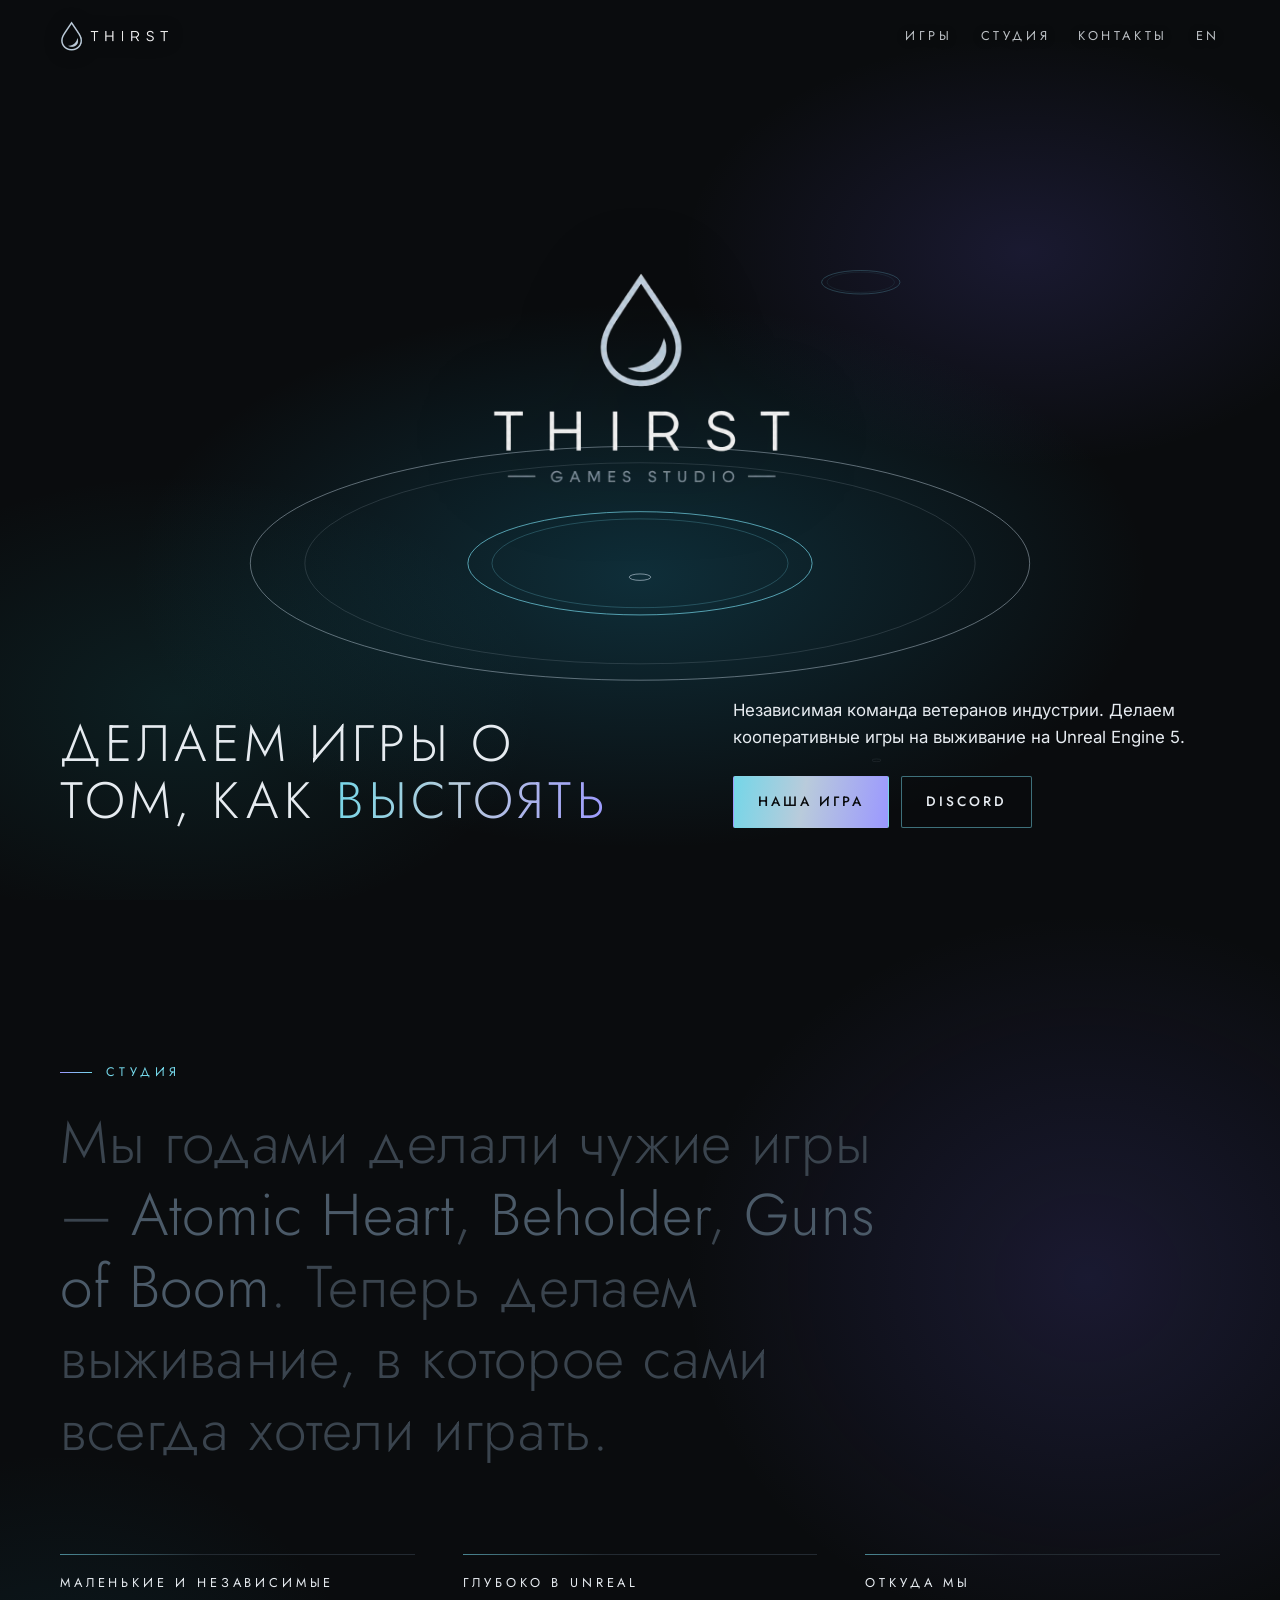
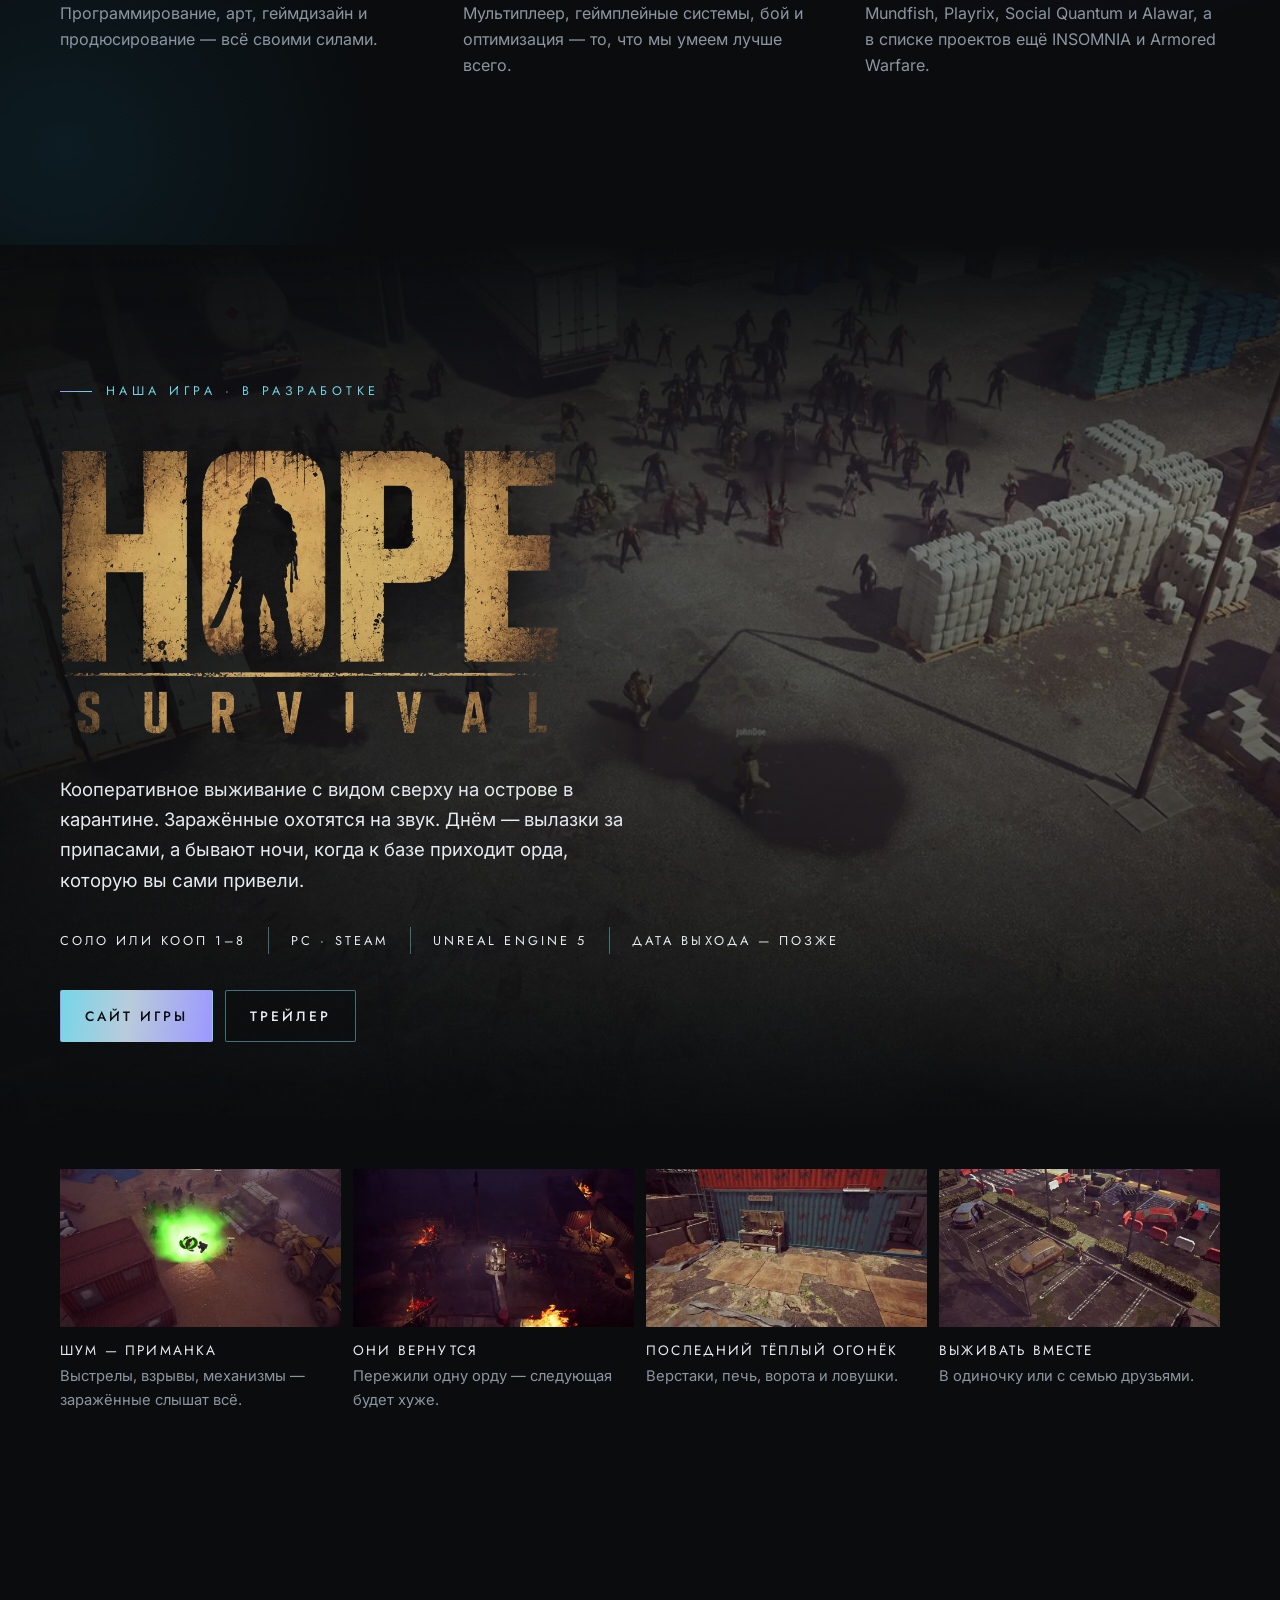
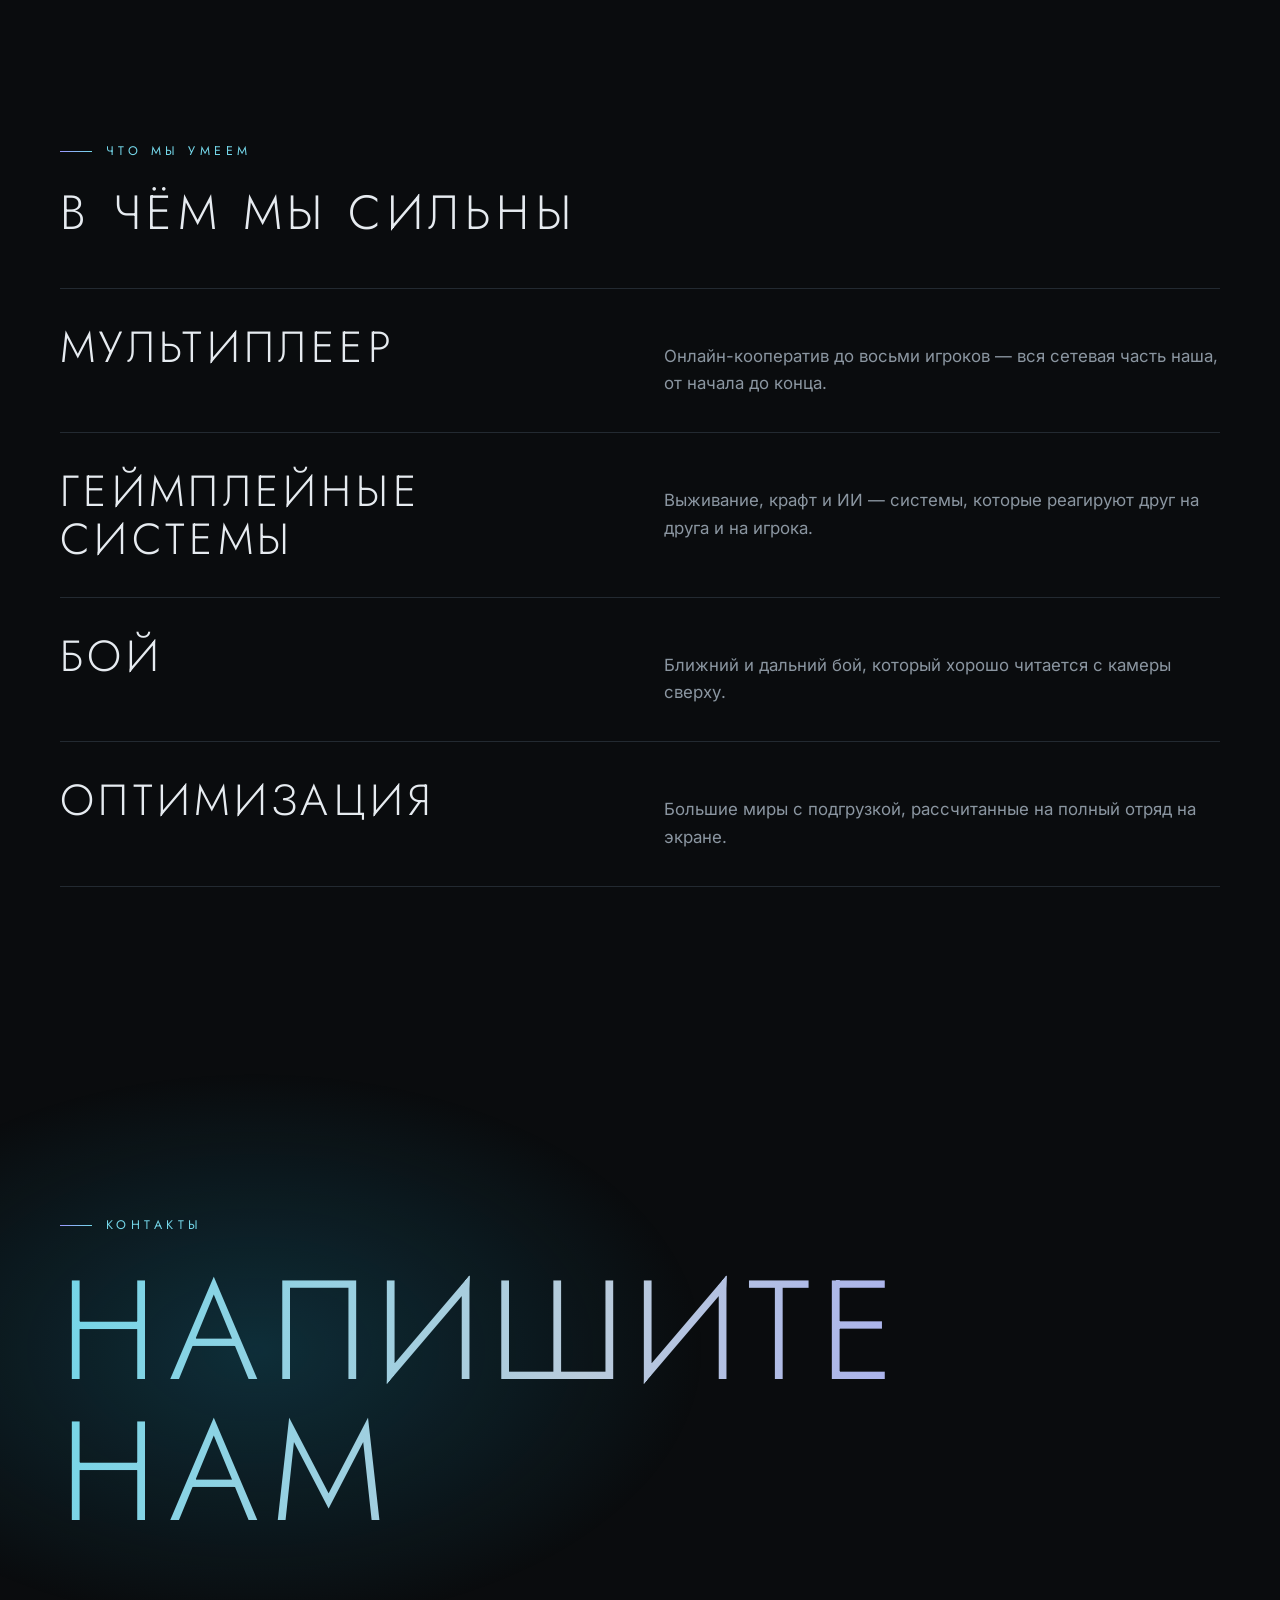
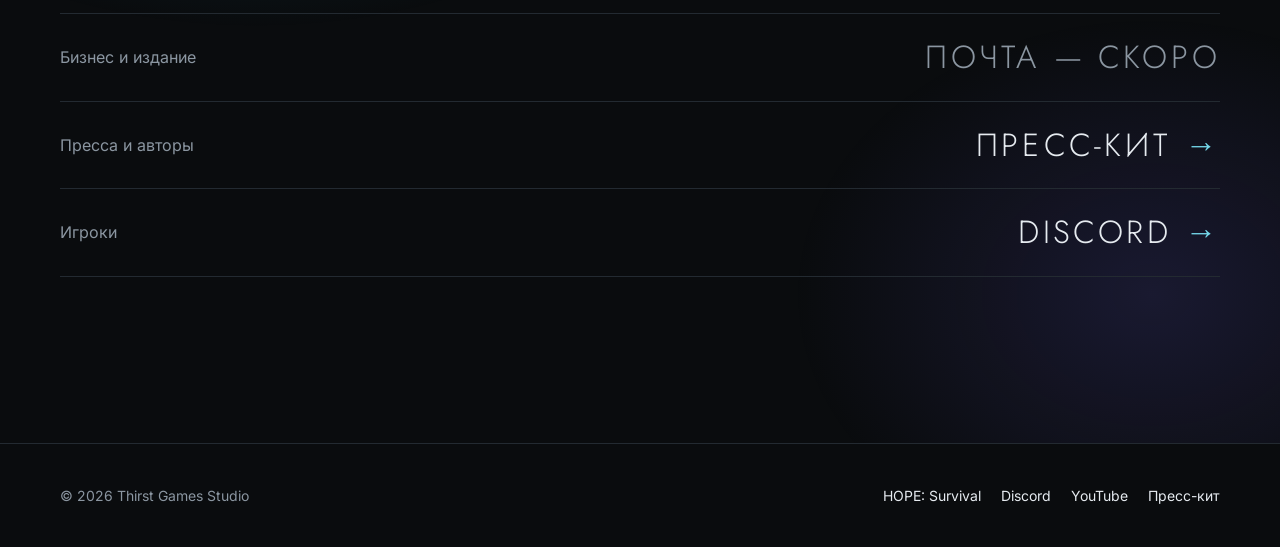
==== ru/index.html @ 5fd030a4 "Без бегущих строк: студии строкой под манифестом; цвет — бирюза и фиолетовый в воде, градиенты на кл" ====
<!doctype html>
<html lang="ru">
<head>
  <meta charset="utf-8">
  <meta name="viewport" content="width=device-width, initial-scale=1">
  <title>Thirst Games Studio — кооперативные игры на выживание на Unreal Engine 5</title>
  <meta name="description" content="Thirst Games Studio — независимая команда ветеранов индустрии. Делаем кооперативные игры на выживание на Unreal Engine 5. Сейчас в разработке — HOPE: Survival.">
  <meta name="theme-color" content="#0a0c0e">

  <link rel="canonical" href="https://vargdevelopment.github.io/ThirstGamesStudioWebsite/ru/">
  <link rel="alternate" hreflang="en" href="https://vargdevelopment.github.io/ThirstGamesStudioWebsite/">
  <link rel="alternate" hreflang="ru" href="https://vargdevelopment.github.io/ThirstGamesStudioWebsite/ru/">
  <link rel="alternate" hreflang="x-default" href="https://vargdevelopment.github.io/ThirstGamesStudioWebsite/">
  <meta property="og:type" content="website">
  <meta property="og:locale" content="ru_RU">
  <meta property="og:locale:alternate" content="en_US">
  <meta property="og:site_name" content="Thirst Games Studio">
  <meta property="og:title" content="Thirst Games Studio">
  <meta property="og:description" content="Независимая студия ветеранов индустрии. Делаем кооперативные игры на выживание на Unreal Engine 5. Сейчас в разработке — HOPE: Survival.">
  <meta property="og:url" content="https://vargdevelopment.github.io/ThirstGamesStudioWebsite/ru/">
  <meta property="og:image" content="https://vargdevelopment.github.io/ThirstGamesStudioWebsite/assets/img/og-studio.jpg">
  <meta property="og:image:width" content="1200">
  <meta property="og:image:height" content="630">
  <meta name="twitter:card" content="summary_large_image">
  <meta name="twitter:image" content="https://vargdevelopment.github.io/ThirstGamesStudioWebsite/assets/img/og-studio.jpg">

  <link rel="icon" type="image/png" href="../assets/img/icon.png">
  <link rel="apple-touch-icon" href="../assets/img/apple-touch-icon.png">

  <link rel="preload" href="../assets/fonts/jost-cyrillic.woff2" as="font" type="font/woff2" crossorigin>
  <link rel="stylesheet" href="../assets/css/style.css?v=20261023160223">

  <script type="application/ld+json">
  {
    "@context": "https://schema.org",
    "@type": "Organization",
    "name": "Thirst Games Studio",
    "url": "https://vargdevelopment.github.io/ThirstGamesStudioWebsite/",
    "logo": "https://vargdevelopment.github.io/ThirstGamesStudioWebsite/assets/img/studio-logo.png",
    "description": "Независимая студия: кооперативные игры на выживание на Unreal Engine 5.",
    "sameAs": ["https://discord.gg/fuRWEf5U7d"]
  }
  </script>
  <script>document.documentElement.classList.add("js");</script>
</head>
<body>
  <a class="skip-link" href="#main">К содержимому</a>
  <header class="site-header">
    <div class="wrap">
      <a class="wordmark" href="./" aria-label="Thirst Games Studio — на главную">
        <img src="../assets/img/studio-wordmark.png" width="900" height="240" alt="Thirst Games Studio">
      </a>
      <nav class="site-nav" aria-label="Основное меню">
        <a href="#games">Игры</a>
        <a href="#studio">Студия</a>
        <a href="#contact">Контакты</a>
        <a class="nav-keep" href="../" hreflang="en" lang="en" aria-label="English version">EN</a>
      </nav>
    </div>
  </header>

  <main id="main">
    <section class="hero">
      <canvas class="water" data-water aria-hidden="true"></canvas>
      <div class="hero-center">
        <img class="hero-mark" src="../assets/img/studio-logo.png" width="720" height="510" alt="Thirst Games Studio">
      </div>
      <div class="wrap hero-foot">
        <h1>Делаем игры о том, как <em class="shine">выстоять</em></h1>
        <div>
          <p class="lead">Независимая команда ветеранов индустрии. Делаем кооперативные игры на выживание на Unreal Engine 5.</p>
          <div class="actions">
            <a class="btn btn-primary" href="#games">Наша игра</a>
            <a class="btn btn-ghost" data-link="discord" data-pending="Discord скоро" href="#" target="_blank" rel="noopener">Discord</a>
          </div>
        </div>
      </div>
    </section>

    <section class="section manifesto" id="studio">
      <div class="wrap">
        <p class="eyebrow">Студия</p>
        <p data-reveal>Мы годами делали чужие игры — <em>Atomic Heart</em>, <em>Beholder</em>, <em>Guns of Boom</em>. Теперь делаем выживание, в которое сами всегда хотели играть.</p>
        <ul class="manifesto-notes">
          <li><strong>Маленькие и независимые</strong>Программирование, арт, геймдизайн и продюсирование — всё своими силами.</li>
          <li><strong>Глубоко в Unreal</strong>Мультиплеер, геймплейные системы, бой и оптимизация — то, что мы умеем лучше всего.</li>
          <li><strong>Откуда мы</strong>Mundfish, Playrix, Social Quantum и Alawar, а в списке проектов ещё INSOMNIA и Armored Warfare.</li>
        </ul>
      </div>
    </section>

    <section class="game" id="games">
      <video class="game-bg" data-autoplay muted loop playsinline preload="none" poster="../assets/video/game.webp" aria-hidden="true">
        <source src="../assets/video/game-av1.mp4" type="video/mp4; codecs=&quot;av01.0.05M.08&quot;">
        <source src="../assets/video/game.mp4" type="video/mp4">
      </video>
      <div class="game-shade"></div>
      <div class="wrap">
        <p class="eyebrow">Наша игра · в разработке</p>
        <h2><img class="game-logo" src="../assets/img/hope-logo.webp" width="900" height="561" alt="HOPE: Survival" loading="lazy"></h2>
        <p class="game-pitch">Кооперативное выживание с видом сверху на острове в карантине. Заражённые охотятся на звук. Днём — вылазки за припасами, а бывают ночи, когда к базе приходит орда, которую вы сами привели.</p>
        <ul class="facts"><li>Соло или кооп 1–8</li><li>PC · Steam</li><li>Unreal Engine 5</li><li>Дата выхода — позже</li></ul>
        <div class="actions">
          <a class="btn btn-primary" data-link="game" href="#" target="_blank" rel="noopener">Сайт игры</a>
          <a class="btn btn-ghost" data-link="trailer" href="#" target="_blank" rel="noopener">Трейлер</a>
        </div>
      </div>
    </section>

    <section class="section loops-section">
      <div class="wrap">
        <ul class="loops">
          <li>
            <video data-autoplay muted loop playsinline preload="none" poster="../assets/video/feature-noise.webp" width="960" height="540" aria-label="Взрыв подманивает толпу заражённых">
              <source src="../assets/video/feature-noise.mp4" type="video/mp4">
            </video>
            <h3>Шум — приманка</h3>
            <p>Выстрелы, взрывы, механизмы — заражённые слышат всё.</p>
          </li>
          <li>
            <video data-autoplay muted loop playsinline preload="none" poster="../assets/video/feature-night.webp" width="960" height="540" aria-label="Выжившие держат базу ночью среди пожаров">
              <source src="../assets/video/feature-night.mp4" type="video/mp4">
            </video>
            <h3>Они вернутся</h3>
            <p>Пережили одну орду — следующая будет хуже.</p>
          </li>
          <li>
            <video data-autoplay muted loop playsinline preload="none" poster="../assets/video/feature-base.webp" width="960" height="540" aria-label="На базе строится мастерская">
              <source src="../assets/video/feature-base.mp4" type="video/mp4">
            </video>
            <h3>Последний тёплый огонёк</h3>
            <p>Верстаки, печь, ворота и ловушки.</p>
          </li>
          <li>
            <video data-autoplay muted loop playsinline preload="none" poster="../assets/video/feature-coop.webp" width="960" height="540" aria-label="Выжившие пробиваются через парковку">
              <source src="../assets/video/feature-coop.mp4" type="video/mp4">
            </video>
            <h3>Выживать вместе</h3>
            <p>В одиночку или с семью друзьями.</p>
          </li>
        </ul>
      </div>
    </section>

    <section class="section">
      <div class="wrap">
        <p class="eyebrow">Что мы умеем</p>
        <h2>В чём мы сильны</h2>
        <ul class="skills">
          <li><strong>Мультиплеер</strong><span>Онлайн-кооператив до восьми игроков — вся сетевая часть наша, от начала до конца.</span></li>
          <li><strong>Геймплейные системы</strong><span>Выживание, крафт и ИИ — системы, которые реагируют друг на друга и на игрока.</span></li>
          <li><strong>Бой</strong><span>Ближний и дальний бой, который хорошо читается с камеры сверху.</span></li>
          <li><strong>Оптимизация</strong><span>Большие миры с подгрузкой, рассчитанные на полный отряд на экране.</span></li>
        </ul>
      </div>
    </section>

    <section class="section contact" id="contact">
      <div class="wrap">
        <p class="eyebrow">Контакты</p>
        <h2 class="shine">Напишите нам</h2>
        <ul class="contact-list">
          <li><span>Бизнес и издание</span><a data-link="email" data-pending="Почта — скоро" href="#">Почта</a></li>
          <li><span>Пресса и авторы</span><a data-link="presskit" href="#" target="_blank" rel="noopener">Пресс-кит</a></li>
          <li><span>Игроки</span><a data-link="discord" data-pending="Discord скоро" href="#" target="_blank" rel="noopener">Discord</a></li>
        </ul>
      </div>
    </section>
  </main>

  <footer class="site-footer">
    <div class="wrap">
      <span>© <span data-year>2026</span> Thirst Games Studio</span>
      <nav aria-label="Ссылки в подвале">
        <a data-link="game" href="#" target="_blank" rel="noopener">HOPE: Survival</a>
        <a data-link="discord" href="#" target="_blank" rel="noopener">Discord</a>
        <a data-link="trailer" href="#" target="_blank" rel="noopener">YouTube</a>
        <a data-link="presskit" href="#" target="_blank" rel="noopener">Пресс-кит</a>
      </nav>
    </div>
  </footer>

  <script src="../assets/js/site.js?v=20261023160223"></script>
</body>
</html>
---- assets/css/style.css ----
/* Latin and Cyrillic subsets; the browser fetches only the ones a page actually uses. */
/* Jost — a light geometric sans close to the lettering of the studio logo. Variable weight. */
@font-face {
  font-family: "Jost";
  font-style: normal;
  font-weight: 300 500;
  font-display: swap;
  src: url("../fonts/jost-latin.woff2") format("woff2");
  unicode-range: U+0000-00FF, U+0131, U+0152-0153, U+02BB-02BC, U+02C6, U+02DA, U+02DC, U+0304, U+0308, U+0329, U+2000-206F, U+20AC, U+2122, U+2191, U+2193, U+2212, U+2215, U+FEFF, U+FFFD;
}

@font-face {
  font-family: "Jost";
  font-style: normal;
  font-weight: 300 500;
  font-display: swap;
  src: url("../fonts/jost-cyrillic.woff2") format("woff2");
  unicode-range: U+0301, U+0400-045F, U+0490-0491, U+04B0-04B1, U+2116;
}

@font-face {
  font-family: "Inter";
  font-style: normal;
  font-weight: 400 500;
  font-display: swap;
  src: url("../fonts/inter-latin.woff2") format("woff2");
  unicode-range: U+0000-00FF, U+0131, U+0152-0153, U+02BB-02BC, U+02C6, U+02DA, U+02DC, U+0304, U+0308, U+0329, U+2000-206F, U+20AC, U+2122, U+2191, U+2193, U+2212, U+2215, U+FEFF, U+FFFD;
}

@font-face {
  font-family: "Inter";
  font-style: normal;
  font-weight: 400 500;
  font-display: swap;
  src: url("../fonts/inter-cyrillic.woff2") format("woff2");
  unicode-range: U+0301, U+0400-045F, U+0490-0491, U+04B0-04B1, U+2116;
}

:root {
  --bg: #0a0c0e;
  --bg-raised: #12161a;
  --line: #232a31;
  --fg: #e6ebf0;
  --muted: #8b96a1;
  --dim: #3a444e;
  --accent: #b9cbdb;
  --accent-bright: #dce7f0;
  --on-accent: #0a0c0e;
  /* Colour of light in dark water: sea teal and a cold violet, around the ice-blue of the logo. */
  --aqua: #74d6e8;
  --violet: #9b98ff;
  --sea: rgba(24, 112, 140, 0.34);
  --dusk: rgba(108, 96, 230, 0.16);
  --shine: linear-gradient(100deg, var(--aqua) 0%, #b9cbdb 45%, var(--violet) 100%);
  --wrap: 1240px;
  --font-head: "Jost", "Century Gothic", "Futura", sans-serif;
  --font-body: "Inter", system-ui, -apple-system, "Segoe UI", sans-serif;
}

* { box-sizing: border-box; }

html { scroll-behavior: smooth; }
@media (prefers-reduced-motion: reduce) { html { scroll-behavior: auto; } }

body {
  margin: 0;
  background: var(--bg);
  color: var(--fg);
  font: 400 1rem/1.65 var(--font-body);
  -webkit-font-smoothing: antialiased;
}

img, video { display: block; max-width: 100%; height: auto; }
a { color: var(--accent-bright); }
a:hover { color: var(--fg); }

:focus-visible { outline: 2px solid var(--accent-bright); outline-offset: 3px; }

.skip-link {
  position: absolute;
  top: 8px;
  left: 8px;
  z-index: 100;
  padding: 10px 16px;
  background: var(--accent);
  color: var(--on-accent);
  font-weight: 500;
  text-decoration: none;
  transform: translateY(-200%);
}

.skip-link:focus { transform: none; }

h1, h2, h3 {
  margin: 0;
  font-family: var(--font-head);
  font-weight: 300;
  line-height: 1.12;
  letter-spacing: 0.12em;
  text-transform: uppercase;
}

h2 { font-size: clamp(1.7rem, 4vw, 3rem); }
h3 { font-size: 1.1rem; font-weight: 400; letter-spacing: 0.16em; }

.wrap {
  width: 100%;
  max-width: var(--wrap);
  margin: 0 auto;
  padding: 0 clamp(16px, 4vw, 40px);
}

.section { position: relative; padding: clamp(88px, 13vw, 168px) 0; }

/* Small spaced caps after a hairline — echoes "— GAMES STUDIO —" in the logo. */
.eyebrow {
  display: flex;
  align-items: center;
  gap: 14px;
  margin: 0 0 28px;
  color: var(--aqua);
  font: 400 0.78rem/1 var(--font-head);
  letter-spacing: 0.36em;
  text-transform: uppercase;
}

.eyebrow::before { content: ""; width: 32px; height: 1px; background: linear-gradient(90deg, var(--violet), var(--aqua)); }

/* Words that carry the point shimmer from teal to violet. */
.shine {
  background: var(--shine);
  -webkit-background-clip: text;
  background-clip: text;
  color: transparent;
}

/* Wordmark */

/* Studio logo artwork (assets/img/studio-*.png) is cut from the official channel avatar. */
.wordmark { display: block; flex: none; }
.wordmark img { width: auto; height: 30px; filter: drop-shadow(0 1px 8px rgba(0, 0, 0, 0.8)); }

/* Buttons */

.btn {
  display: inline-flex;
  align-items: center;
  justify-content: center;
  gap: 10px;
  min-height: 52px;
  padding: 0 24px;
  border: 1px solid var(--accent);
  border-radius: 2px;
  font: 500 0.85rem/1 var(--font-head);
  letter-spacing: 0.22em;
  text-transform: uppercase;
  text-decoration: none;
  transition: background-color 0.15s, color 0.15s, border-color 0.15s;
}

.btn-primary { border-color: transparent; background: var(--shine); color: var(--on-accent); }
.btn-primary:hover { background: var(--accent-bright); border-color: var(--accent-bright); color: var(--on-accent); }

.btn-ghost { background: rgba(10, 12, 14, 0.45); border-color: rgba(116, 214, 232, 0.5); color: var(--fg); }
.btn-ghost:hover { background: var(--fg); border-color: var(--fg); color: var(--bg); }

.btn.is-pending,
.btn.is-pending:hover {
  background: transparent;
  border-color: var(--line);
  color: var(--muted);
  cursor: default;
}

.actions { display: flex; flex-wrap: wrap; gap: 12px; }

@media (max-width: 480px) { .actions .btn { flex: 1 1 100%; } }

/* Header */

.site-header {
  position: fixed;
  inset: 0 0 auto;
  z-index: 10;
  border-bottom: 1px solid transparent;
  transition: background-color 0.25s, border-color 0.25s;
}

.site-header.is-stuck {
  background: rgba(10, 12, 14, 0.88);
  border-bottom-color: var(--line);
  -webkit-backdrop-filter: blur(10px);
  backdrop-filter: blur(10px);
}

.site-header .wrap {
  display: flex;
  align-items: center;
  justify-content: space-between;
  gap: 16px;
  height: 72px;
}

.site-nav { display: flex; gap: 28px; }
.site-nav a {
  color: var(--fg);
  font: 400 0.8rem/1 var(--font-head);
  letter-spacing: 0.28em;
  text-transform: uppercase;
  text-decoration: none;
  text-shadow: 0 1px 8px rgba(0, 0, 0, 0.8);
  opacity: 0.8;
}
.site-nav a:hover { opacity: 1; color: var(--accent-bright); }

@media (max-width: 640px) {
  .site-nav a:not(.nav-keep) { display: none; }
}

@media (max-width: 380px) {
  .wordmark img { height: 24px; }
}

/* Anchored sections land below the fixed header instead of under it. */
section[id] { scroll-margin-top: 72px; }

/* Hero: a full-screen dark water surface (canvas, assets/js/site.js) with the logo above it.
   Drops fall on their own; the pointer leaves ripples, a click drops one. */

.hero {
  position: relative;
  display: grid;
  grid-template-rows: 1fr auto;
  min-height: max(620px, 100svh);
  padding: 96px 0 clamp(40px, 6vw, 72px);
  overflow: hidden;
  background:
    radial-gradient(ellipse 55% 42% at 50% 64%, var(--sea), transparent 72%),
    radial-gradient(ellipse 38% 34% at 80% 28%, var(--dusk), transparent 70%),
    radial-gradient(ellipse 40% 36% at 14% 78%, rgba(30, 150, 160, 0.14), transparent 70%),
    var(--bg);
}

.water {
  position: absolute;
  inset: 0;
  width: 100%;
  height: 100%;
}

.hero-center {
  position: relative;
  display: grid;
  place-items: center;
  pointer-events: none;
}

.hero-mark {
  width: clamp(200px, 26vw, 400px);
  margin-top: -4vh;
  filter: drop-shadow(0 8px 40px rgba(0, 0, 0, 0.75));
}

.hero-foot {
  position: relative;
  display: grid;
  grid-template-columns: minmax(0, 1.25fr) minmax(0, 1fr);
  align-items: end;
  gap: 24px 64px;
  pointer-events: none;
}

.hero-foot a { pointer-events: auto; }

.hero h1 {
  font-size: clamp(1.9rem, 4vw, 3.6rem);
  line-height: 1.1;
  letter-spacing: 0.08em;
  text-wrap: balance;
}

.hero h1 em { font-style: normal; }

.hero .lead { margin: 0 0 24px; max-width: 42ch; color: var(--fg); font-size: 1.05rem; }

@media (max-width: 860px) {
  .hero-foot { grid-template-columns: minmax(0, 1fr); }
  .hero-mark { margin-top: 0; }
}

/* Manifesto: one large sentence; its words light up as it scrolls into view. */

.manifesto [data-reveal] {
  max-width: 24ch;
  margin: 0;
  font: 300 clamp(1.8rem, 4.6vw, 4.2rem)/1.22 var(--font-head);
  letter-spacing: 0.01em;
}

.manifesto {
  background:
    radial-gradient(ellipse 45% 55% at 85% 40%, var(--dusk), transparent 70%),
    radial-gradient(ellipse 35% 45% at 5% 90%, rgba(24, 112, 140, 0.16), transparent 70%);
}

.manifesto em { font-style: normal; }

.js .manifesto .w { color: var(--dim); transition: color 0.35s; }
.js .manifesto em .w { color: #4b5a68; }
.js .manifesto .w.on { color: var(--fg); }
.js .manifesto em .w.on,
.manifesto em .w.on {
  background: var(--shine);
  -webkit-background-clip: text;
  background-clip: text;
  color: transparent;
}

.manifesto-notes {
  display: grid;
  grid-template-columns: repeat(auto-fit, minmax(240px, 1fr));
  gap: 24px 48px;
  margin: clamp(48px, 7vw, 88px) 0 0;
  padding: 0;
  list-style: none;
}

.manifesto-notes li { padding-top: 20px; border-top: 1px solid var(--line); border-image: linear-gradient(90deg, rgba(116, 214, 232, 0.6), var(--line) 40%) 1; color: var(--muted); }
.manifesto-notes strong {
  display: block;
  margin-bottom: 8px;
  color: var(--fg);
  font: 400 0.8rem/1.3 var(--font-head);
  letter-spacing: 0.3em;
  text-transform: uppercase;
}

/* Game: full-bleed, footage from the trailer behind it. */

.game {
  position: relative;
  display: grid;
  align-items: end;
  min-height: min(92svh, 900px);
  padding: clamp(88px, 12vw, 140px) 0 clamp(48px, 7vw, 88px);
  overflow: hidden;
}

.game-bg,
.game-shade {
  position: absolute;
  inset: 0;
  width: 100%;
  height: 100%;
}

.game-bg { object-fit: cover; }

.game-shade {
  background:
    linear-gradient(to bottom, var(--bg) 0%, rgba(10, 12, 14, 0.35) 30%, rgba(10, 12, 14, 0.55) 60%, var(--bg) 100%),
    linear-gradient(to right, rgba(10, 12, 14, 0.85) 0%, rgba(10, 12, 14, 0.3) 60%, transparent 100%);
}

.game .wrap { position: relative; }

.game-logo {
  width: min(520px, 80vw);
  margin: 0 0 24px -1%;
  filter: drop-shadow(0 8px 40px rgba(0, 0, 0, 0.8));
}

.game-pitch { max-width: 48ch; margin: 0; font-size: 1.15rem; }

.facts {
  display: flex;
  flex-wrap: wrap;
  margin: 32px 0 36px;
  padding: 0;
  list-style: none;
}

.facts li {
  padding: 4px 22px;
  border-left: 1px solid rgba(116, 214, 232, 0.45);
  font: 400 0.8rem/1.5 var(--font-head);
  letter-spacing: 0.24em;
  text-transform: uppercase;
}

.facts li:first-child { padding-left: 0; border-left: 0; }

@media (max-width: 560px) {
  .facts li { flex: 1 1 50%; padding: 10px 0; border-left: 0; border-top: 1px solid rgba(185, 203, 219, 0.2); font-size: 0.74rem; letter-spacing: 0.14em; }
}

/* Feature loops under the game: four short clips with captions. */

.loops-section { padding-top: clamp(24px, 3vw, 40px); }

.loops {
  display: grid;
  grid-template-columns: repeat(4, minmax(0, 1fr));
  gap: 12px;
  margin: 0;
  padding: 0;
  list-style: none;
}

@media (max-width: 900px) { .loops { grid-template-columns: repeat(2, minmax(0, 1fr)); } }

.loops video {
  width: 100%;
  aspect-ratio: 16 / 9;
  object-fit: cover;
  background: var(--bg-raised);
}

.loops h3 { margin-top: 16px; font-size: 0.85rem; }
.loops p { margin: 6px 0 0; color: var(--muted); font-size: 0.92rem; }

/* Expertise: a large list on hairlines. */

.skills { margin: 48px 0 0; padding: 0; list-style: none; border-top: 1px solid var(--line); }

.skills li {
  display: grid;
  grid-template-columns: minmax(0, 1fr) minmax(0, 1fr);
  align-items: baseline;
  gap: 8px 48px;
  padding: clamp(22px, 3vw, 34px) 0;
  border-bottom: 1px solid var(--line);
}

.skills strong {
  font: 300 clamp(1.5rem, 3.4vw, 2.8rem)/1.1 var(--font-head);
  letter-spacing: 0.1em;
  text-transform: uppercase;
  transition: color 0.3s, transform 0.3s;
}

.skills span { color: var(--muted); font-size: 1.05rem; }
.skills li:hover strong {
  background: var(--shine);
  -webkit-background-clip: text;
  background-clip: text;
  color: transparent;
  transform: translateX(10px);
}

@media (max-width: 760px) { .skills li { grid-template-columns: minmax(0, 1fr); } }

/* Contact: a big call and three large links. */

.contact {
  background:
    radial-gradient(ellipse 50% 40% at 20% 30%, var(--sea), transparent 70%),
    radial-gradient(ellipse 40% 40% at 90% 85%, var(--dusk), transparent 70%);
}

.contact h2 { font-size: clamp(3rem, 11vw, 9.5rem); line-height: 1; letter-spacing: 0.06em; }

.contact-list { margin: clamp(40px, 6vw, 72px) 0 0; padding: 0; list-style: none; border-top: 1px solid var(--line); }

.contact-list li {
  display: grid;
  grid-template-columns: minmax(0, 1fr) auto;
  align-items: center;
  gap: 12px 32px;
  padding: 24px 0;
  border-bottom: 1px solid var(--line);
}

.contact-list span { color: var(--muted); }

.contact-list a {
  display: inline-flex;
  align-items: center;
  gap: 14px;
  color: var(--fg);
  font: 300 clamp(1.3rem, 2.6vw, 2rem)/1.2 var(--font-head);
  letter-spacing: 0.1em;
  text-transform: uppercase;
  text-decoration: none;
  transition: color 0.2s;
}

.contact-list a::after { content: "→"; color: var(--aqua); transition: transform 0.2s; }
.contact-list a:hover { color: var(--accent-bright); }
.contact-list a:hover::after { transform: translateX(6px); }
.contact-list a.is-pending { color: var(--muted); cursor: default; }
.contact-list a.is-pending::after { content: none; }

@media (max-width: 640px) { .contact-list li { grid-template-columns: minmax(0, 1fr); } }

/* Footer */

.site-footer {
  padding: 40px 0;
  border-top: 1px solid var(--line);
  color: var(--muted);
  font-size: 0.875rem;
}

.site-footer .wrap {
  display: flex;
  flex-wrap: wrap;
  align-items: center;
  justify-content: space-between;
  gap: 16px 32px;
}

.site-footer nav { display: flex; flex-wrap: wrap; gap: 20px; }
.site-footer nav a { color: var(--fg); text-decoration: none; }
.site-footer nav a:hover { color: var(--accent-bright); }
.site-footer a.is-pending { color: var(--muted); }
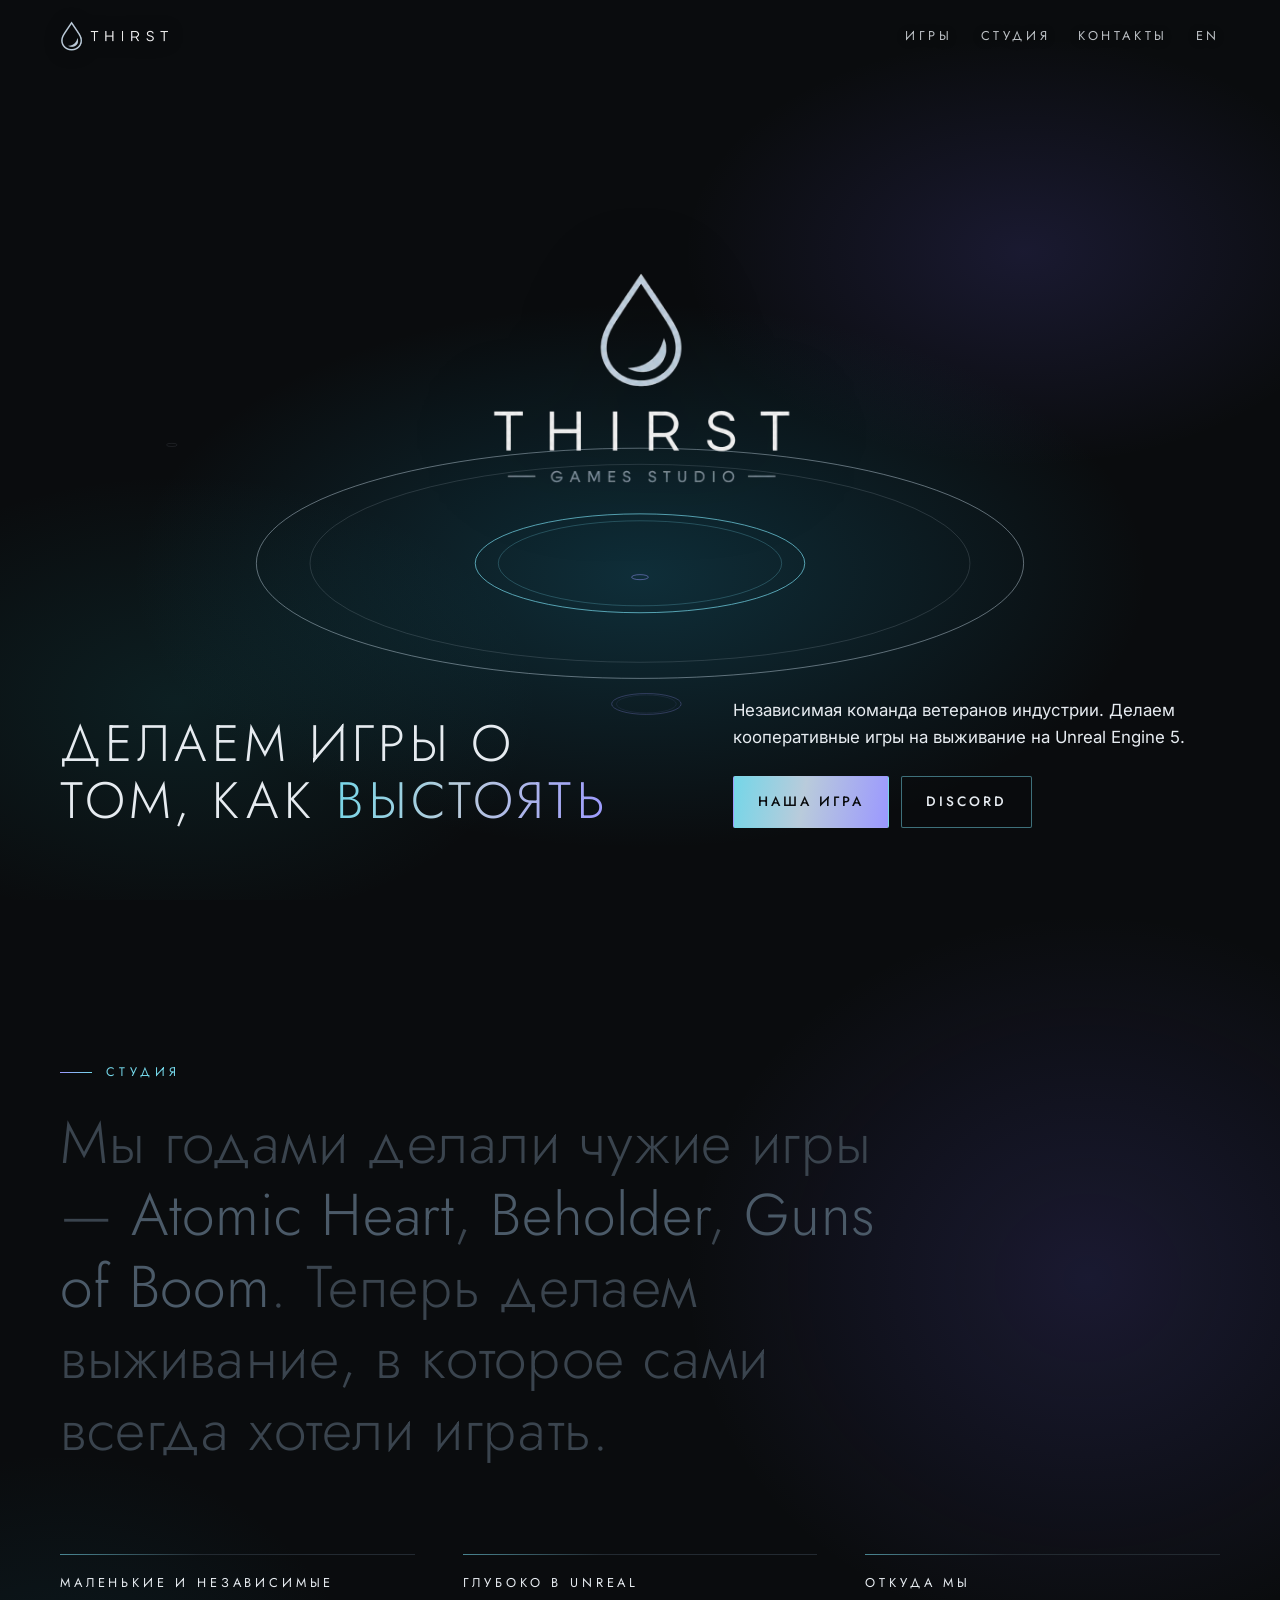
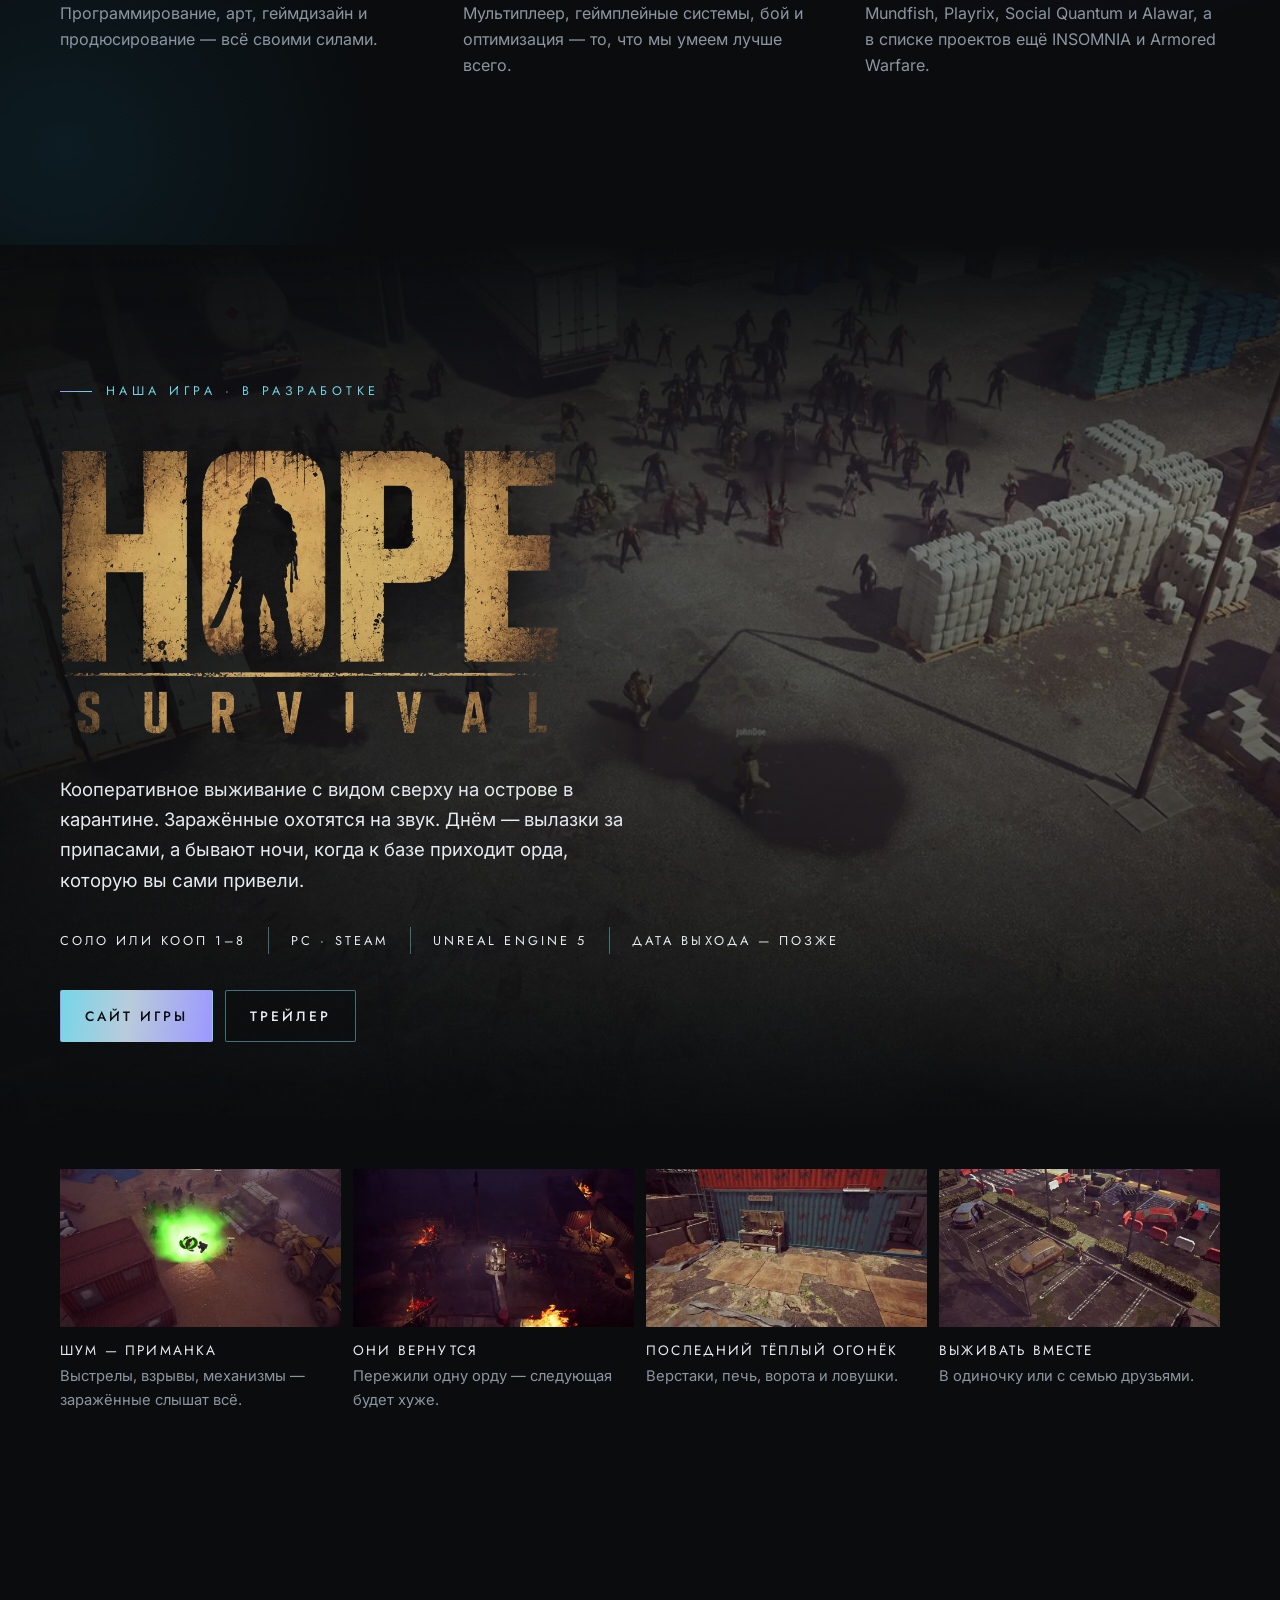
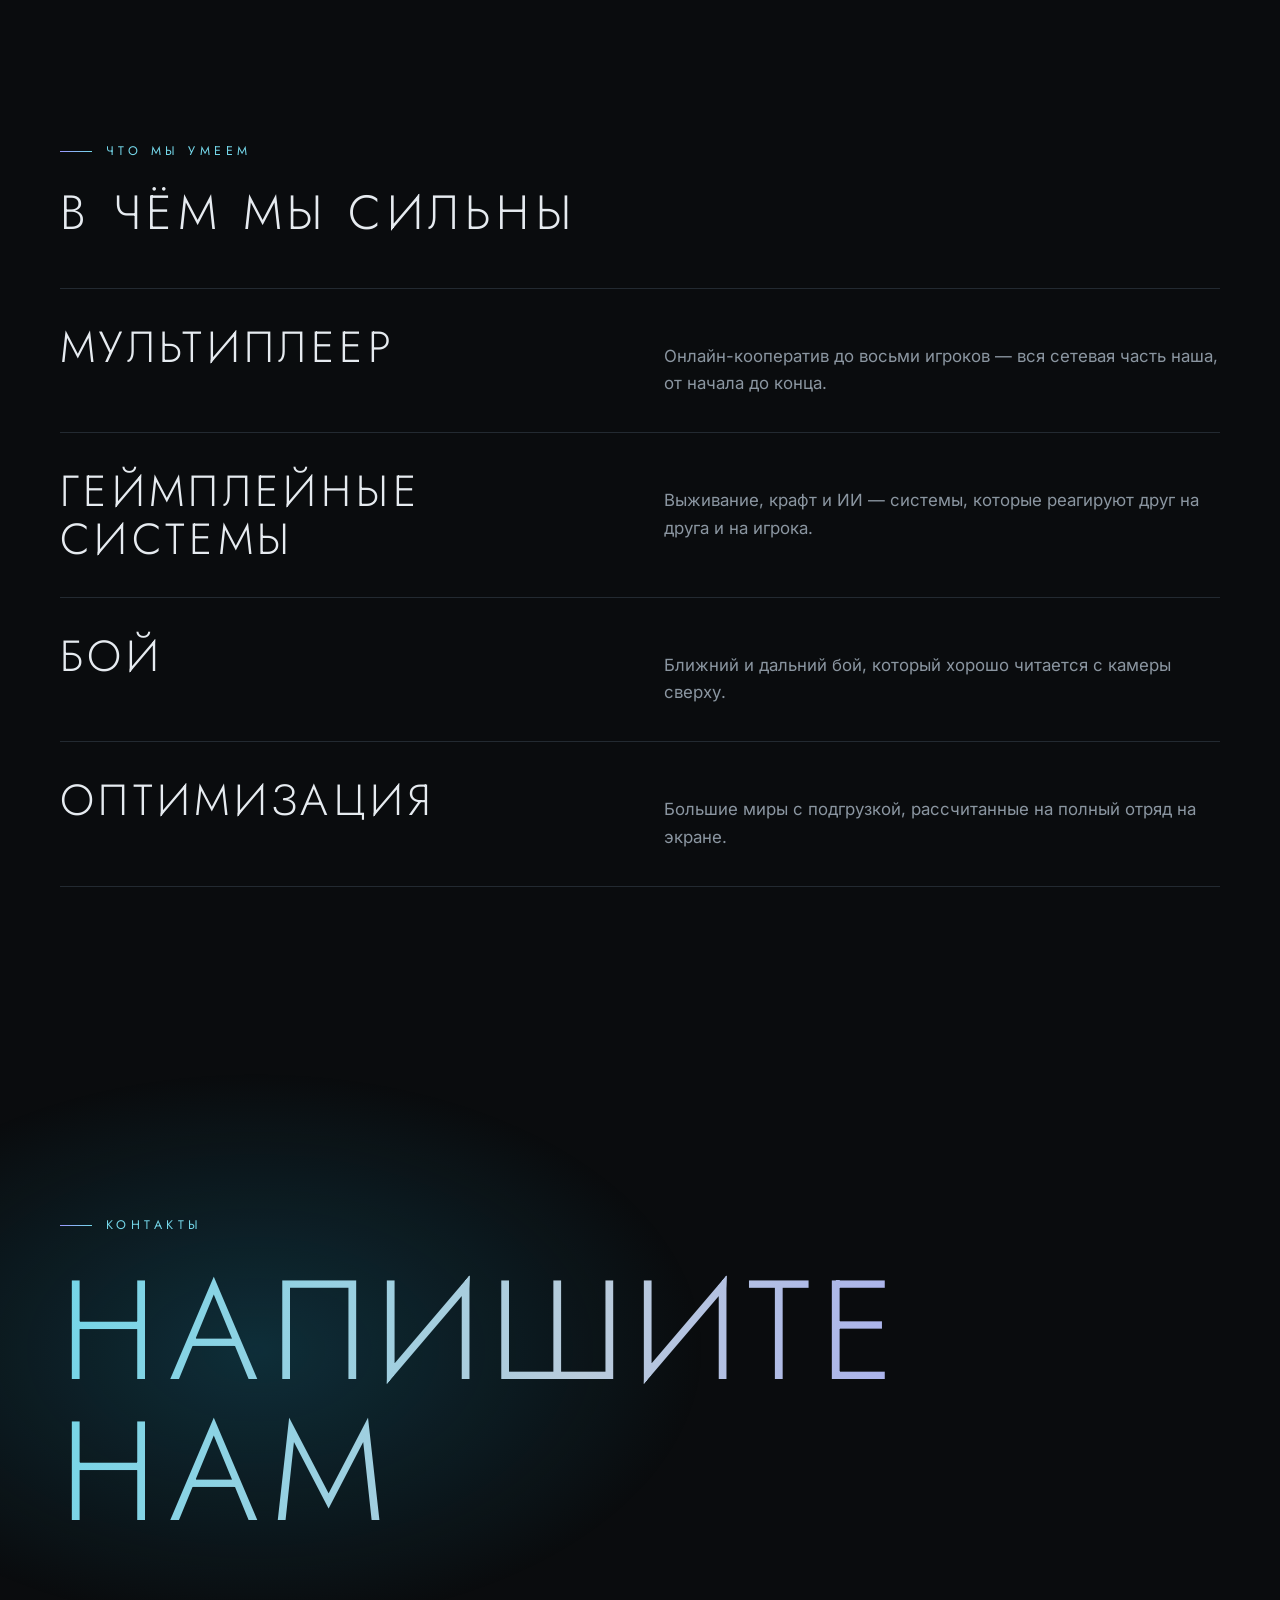
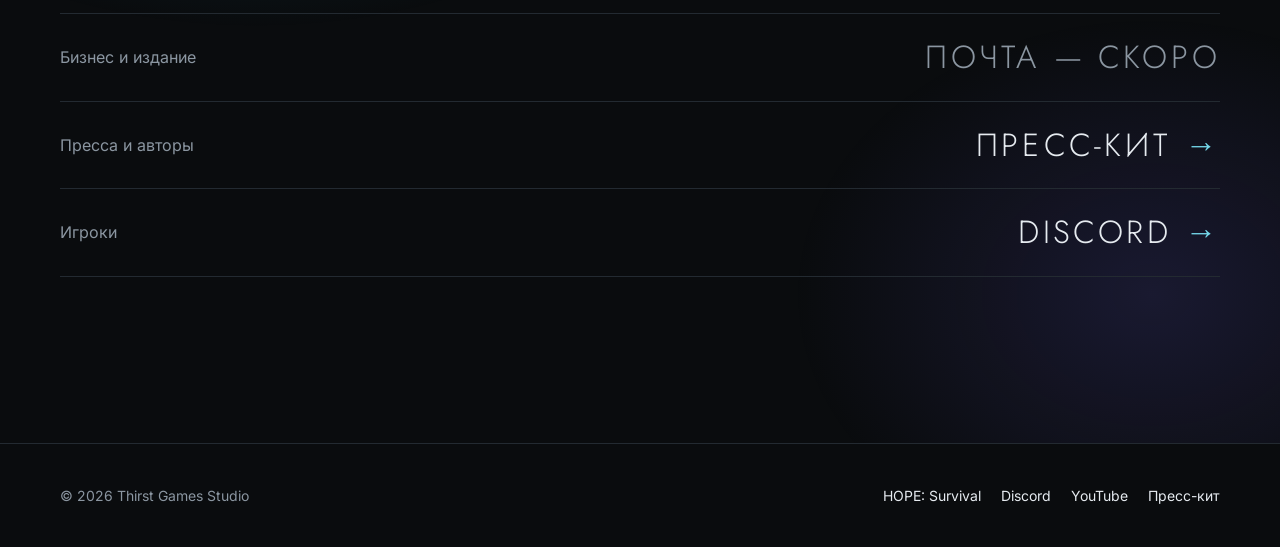
==== commit 61f3ee9d: "Ссылки на сайт игры и пресс-кит — на hopesurvival.com Co-Authored-By: Claude Opus 5.5 <noreply@anthr" ====
--- a/ru/index.html
+++ b/ru/index.html
@@ -28,7 +28,7 @@
   <link rel="apple-touch-icon" href="../assets/img/apple-touch-icon.png">
 
   <link rel="preload" href="../assets/fonts/jost-cyrillic.woff2" as="font" type="font/woff2" crossorigin>
-  <link rel="stylesheet" href="../assets/css/style.css?v=20261023160223">
+  <link rel="stylesheet" href="../assets/css/style.css?v=20261024205934">
 
   <script type="application/ld+json">
   {
@@ -180,6 +180,6 @@
     </div>
   </footer>
 
-  <script src="../assets/js/site.js?v=20261023160223"></script>
+  <script src="../assets/js/site.js?v=20261024205934"></script>
 </body>
 </html>
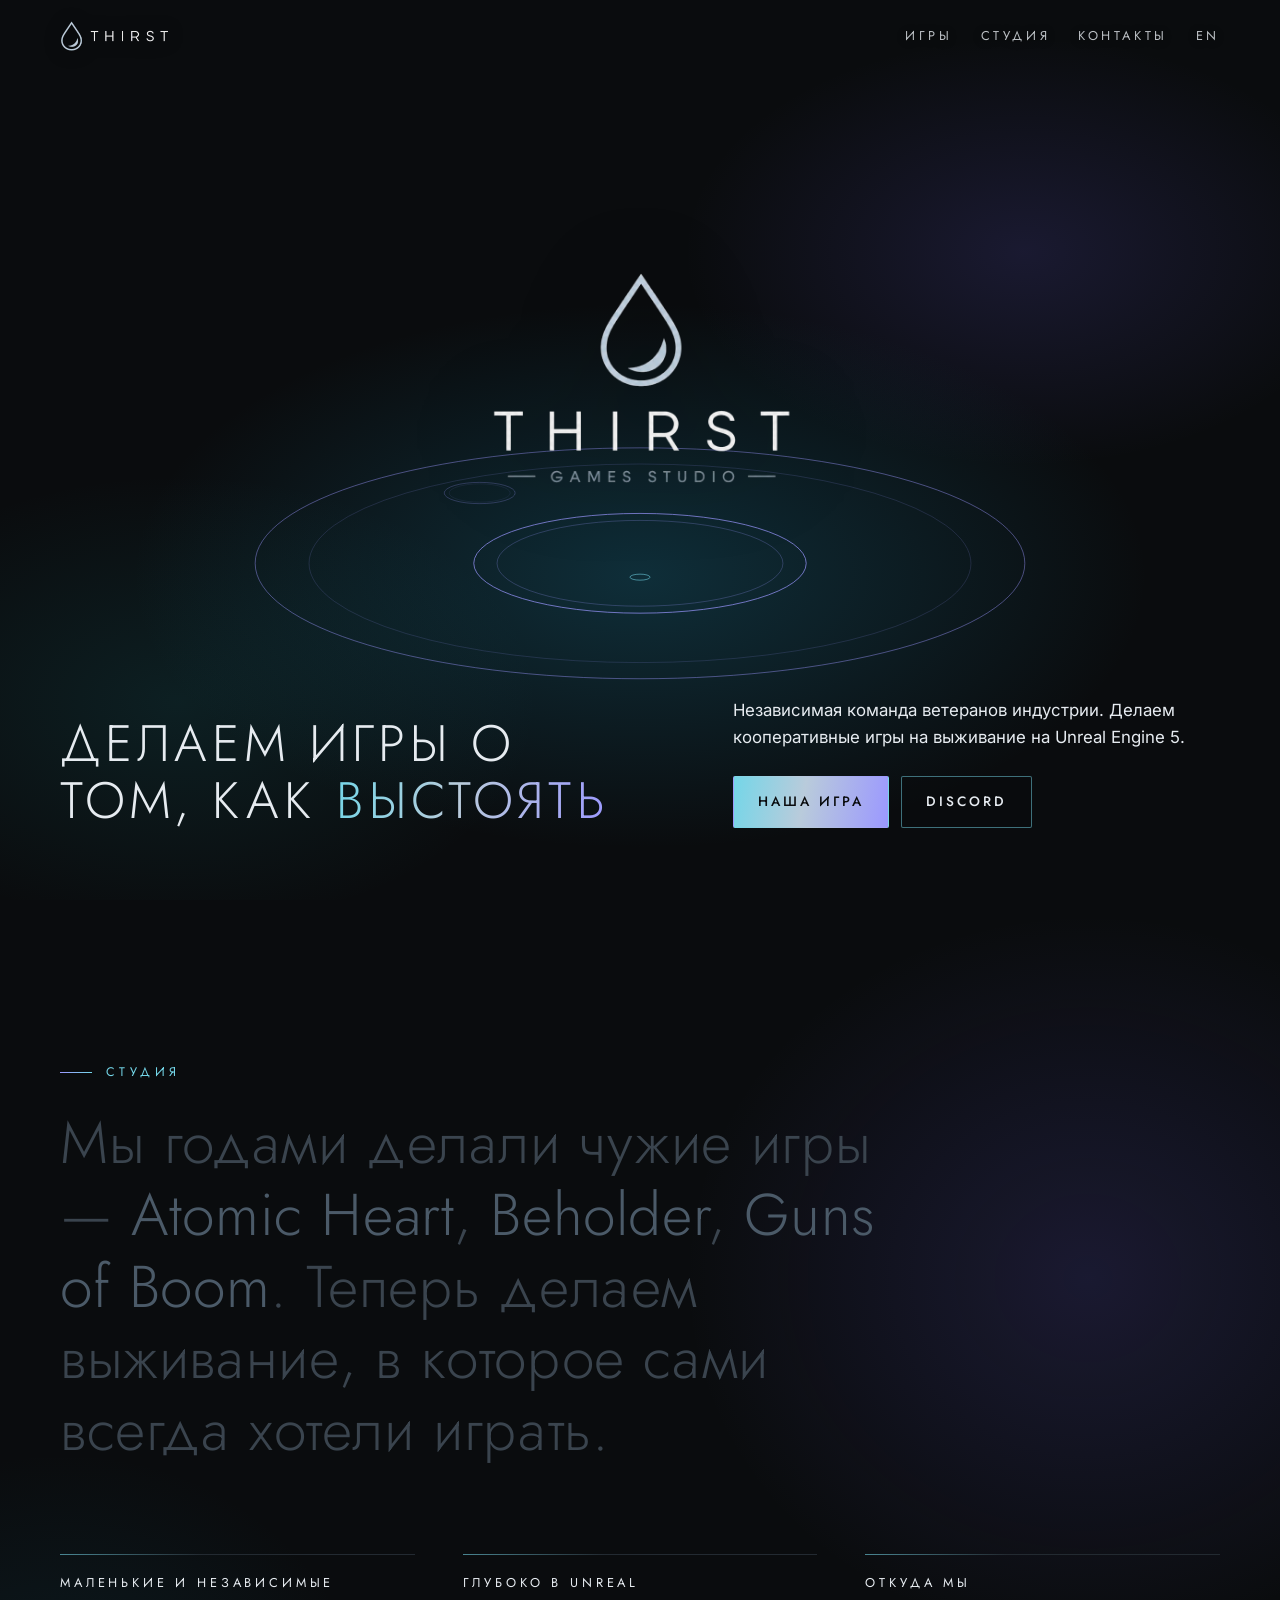
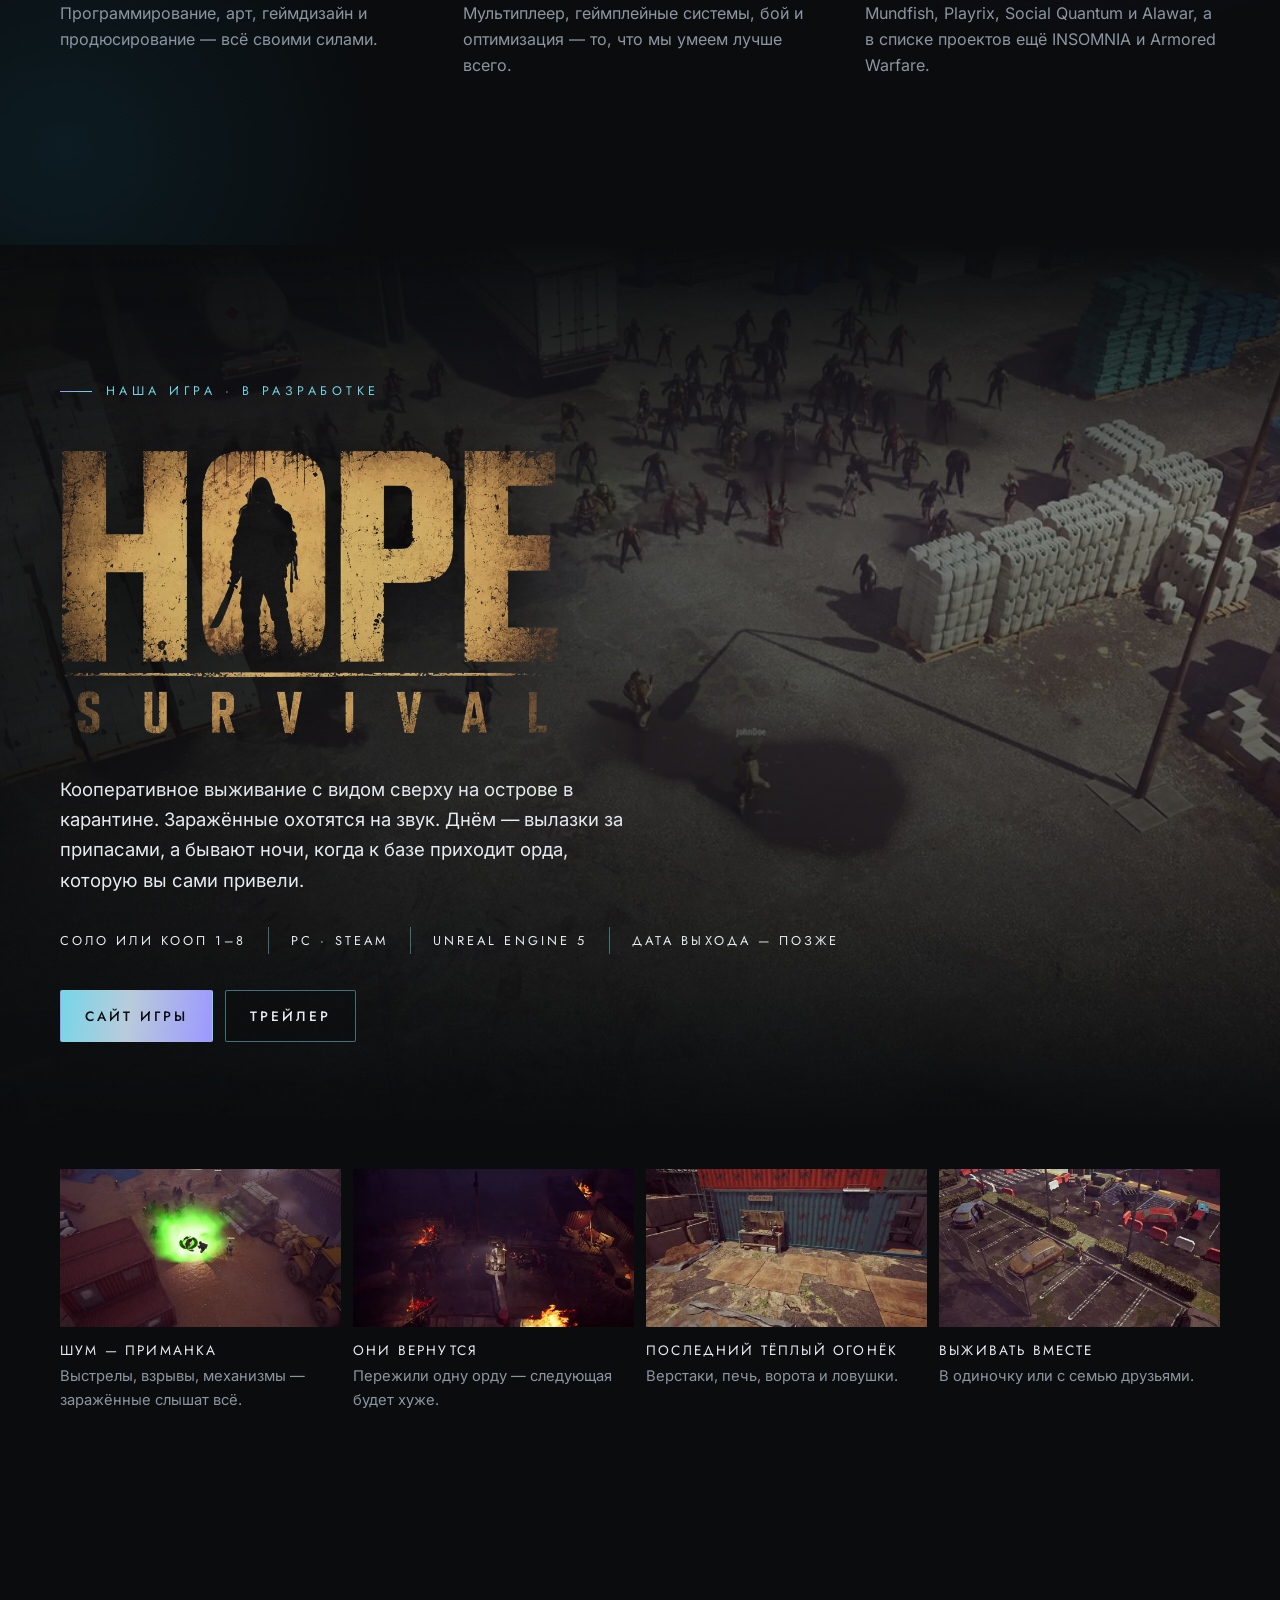
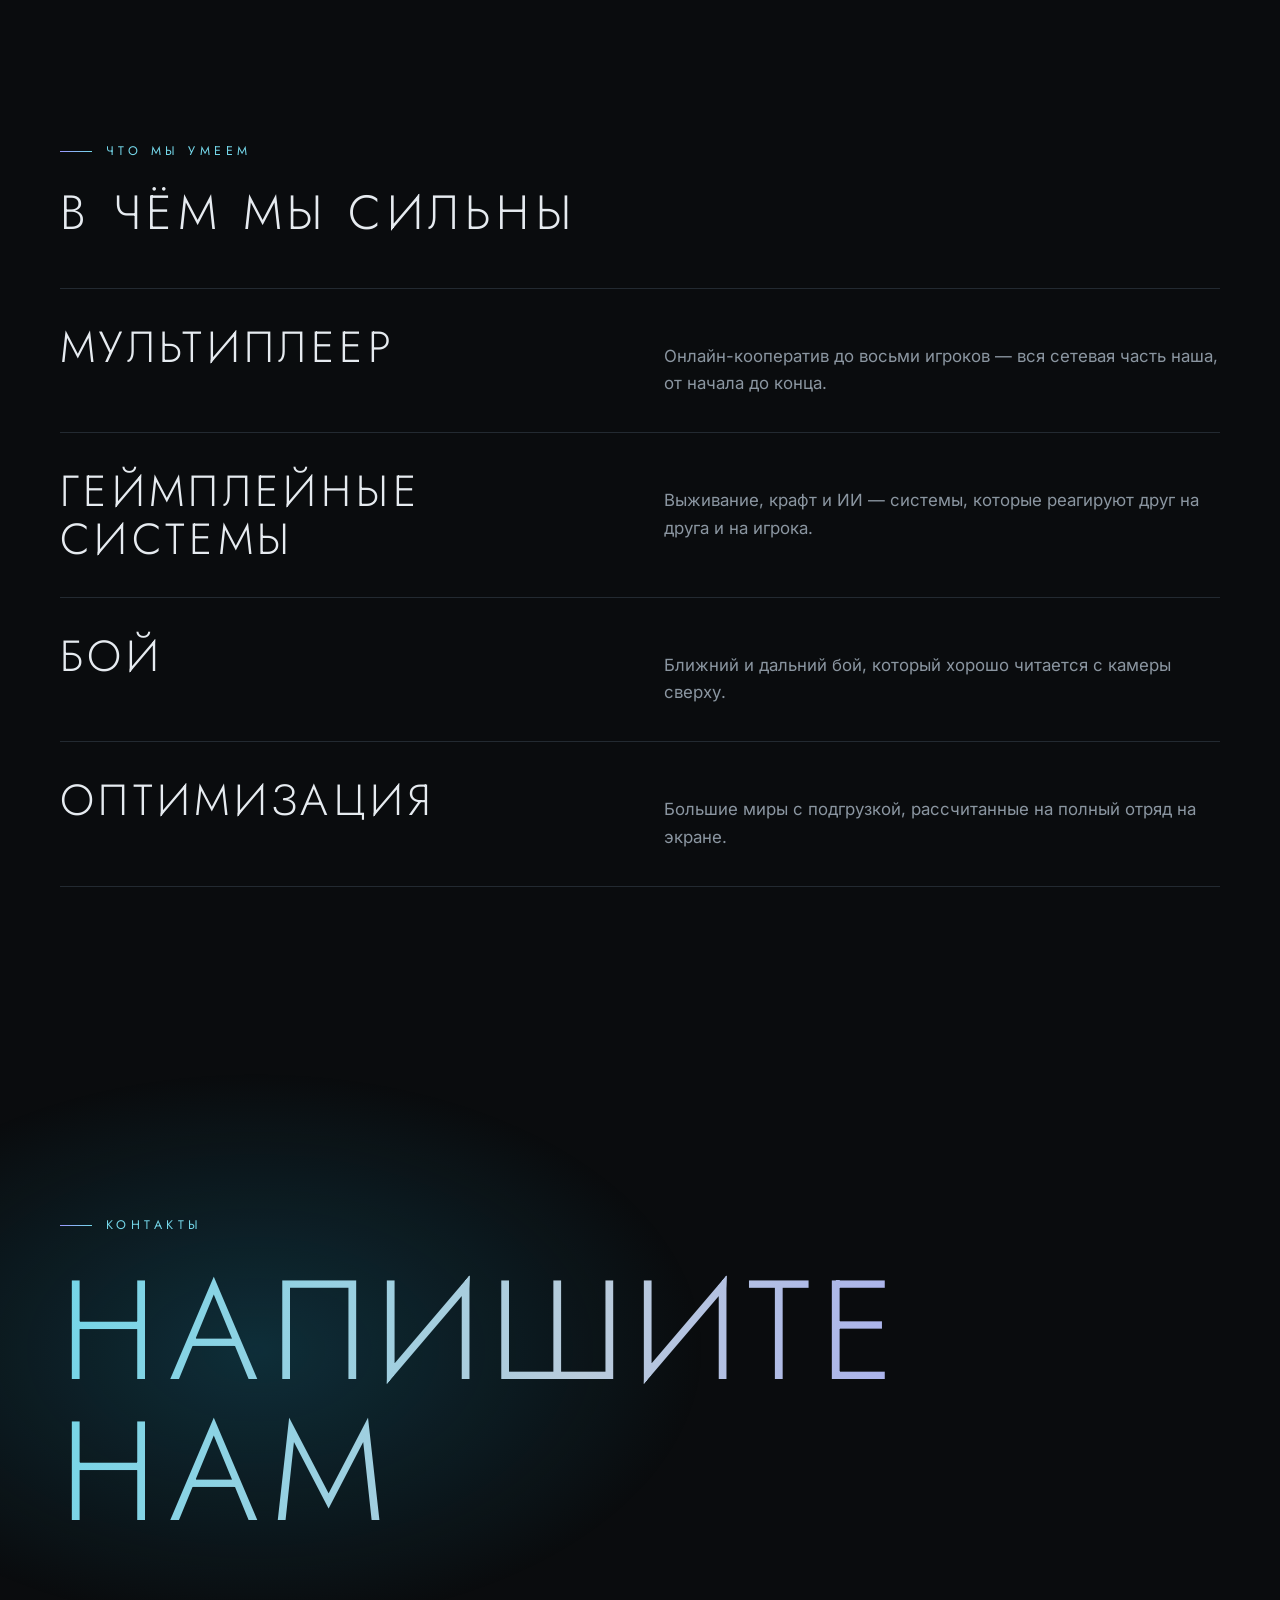
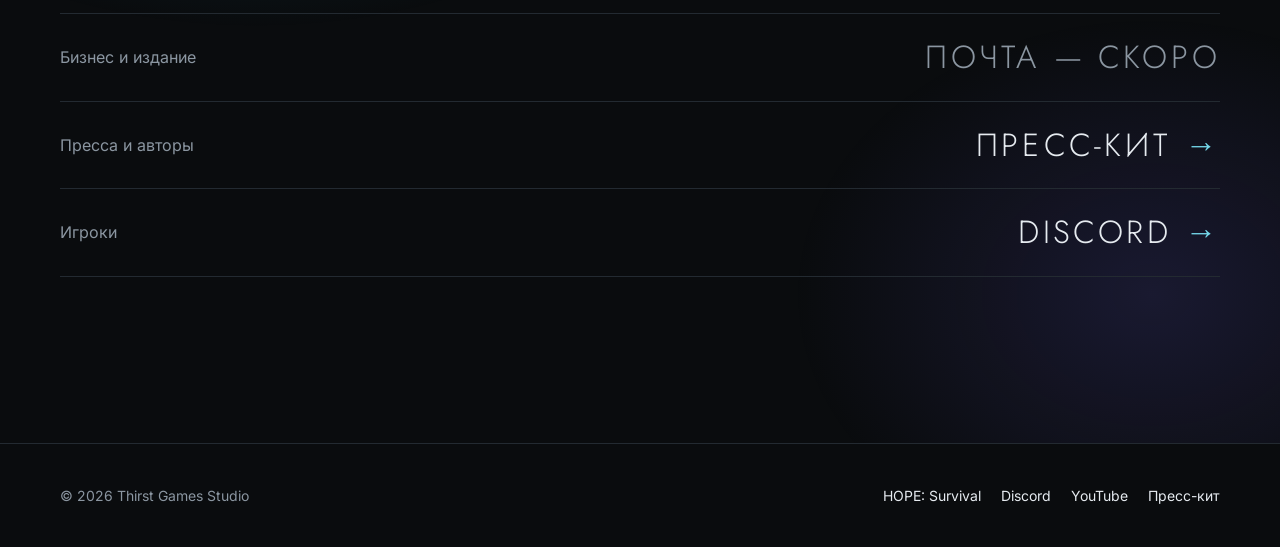
==== commit b01826ad: "Домен thirst.games: абсолютные адреса, sitemap, robots, 404 без префикса репо Co-Authored-By: Claude" ====
--- a/ru/index.html
+++ b/ru/index.html
@@ -7,22 +7,22 @@
   <meta name="description" content="Thirst Games Studio — независимая команда ветеранов индустрии. Делаем кооперативные игры на выживание на Unreal Engine 5. Сейчас в разработке — HOPE: Survival.">
   <meta name="theme-color" content="#0a0c0e">
 
-  <link rel="canonical" href="https://vargdevelopment.github.io/ThirstGamesStudioWebsite/ru/">
-  <link rel="alternate" hreflang="en" href="https://vargdevelopment.github.io/ThirstGamesStudioWebsite/">
-  <link rel="alternate" hreflang="ru" href="https://vargdevelopment.github.io/ThirstGamesStudioWebsite/ru/">
-  <link rel="alternate" hreflang="x-default" href="https://vargdevelopment.github.io/ThirstGamesStudioWebsite/">
+  <link rel="canonical" href="https://thirst.games/ru/">
+  <link rel="alternate" hreflang="en" href="https://thirst.games/">
+  <link rel="alternate" hreflang="ru" href="https://thirst.games/ru/">
+  <link rel="alternate" hreflang="x-default" href="https://thirst.games/">
   <meta property="og:type" content="website">
   <meta property="og:locale" content="ru_RU">
   <meta property="og:locale:alternate" content="en_US">
   <meta property="og:site_name" content="Thirst Games Studio">
   <meta property="og:title" content="Thirst Games Studio">
   <meta property="og:description" content="Независимая студия ветеранов индустрии. Делаем кооперативные игры на выживание на Unreal Engine 5. Сейчас в разработке — HOPE: Survival.">
-  <meta property="og:url" content="https://vargdevelopment.github.io/ThirstGamesStudioWebsite/ru/">
-  <meta property="og:image" content="https://vargdevelopment.github.io/ThirstGamesStudioWebsite/assets/img/og-studio.jpg">
+  <meta property="og:url" content="https://thirst.games/ru/">
+  <meta property="og:image" content="https://thirst.games/assets/img/og-studio.jpg">
   <meta property="og:image:width" content="1200">
   <meta property="og:image:height" content="630">
   <meta name="twitter:card" content="summary_large_image">
-  <meta name="twitter:image" content="https://vargdevelopment.github.io/ThirstGamesStudioWebsite/assets/img/og-studio.jpg">
+  <meta name="twitter:image" content="https://thirst.games/assets/img/og-studio.jpg">
 
   <link rel="icon" type="image/png" href="../assets/img/icon.png">
   <link rel="apple-touch-icon" href="../assets/img/apple-touch-icon.png">
@@ -35,8 +35,8 @@
     "@context": "https://schema.org",
     "@type": "Organization",
     "name": "Thirst Games Studio",
-    "url": "https://vargdevelopment.github.io/ThirstGamesStudioWebsite/",
-    "logo": "https://vargdevelopment.github.io/ThirstGamesStudioWebsite/assets/img/studio-logo.png",
+    "url": "https://thirst.games/",
+    "logo": "https://thirst.games/assets/img/studio-logo.png",
     "description": "Независимая студия: кооперативные игры на выживание на Unreal Engine 5.",
     "sameAs": ["https://discord.gg/fuRWEf5U7d"]
   }
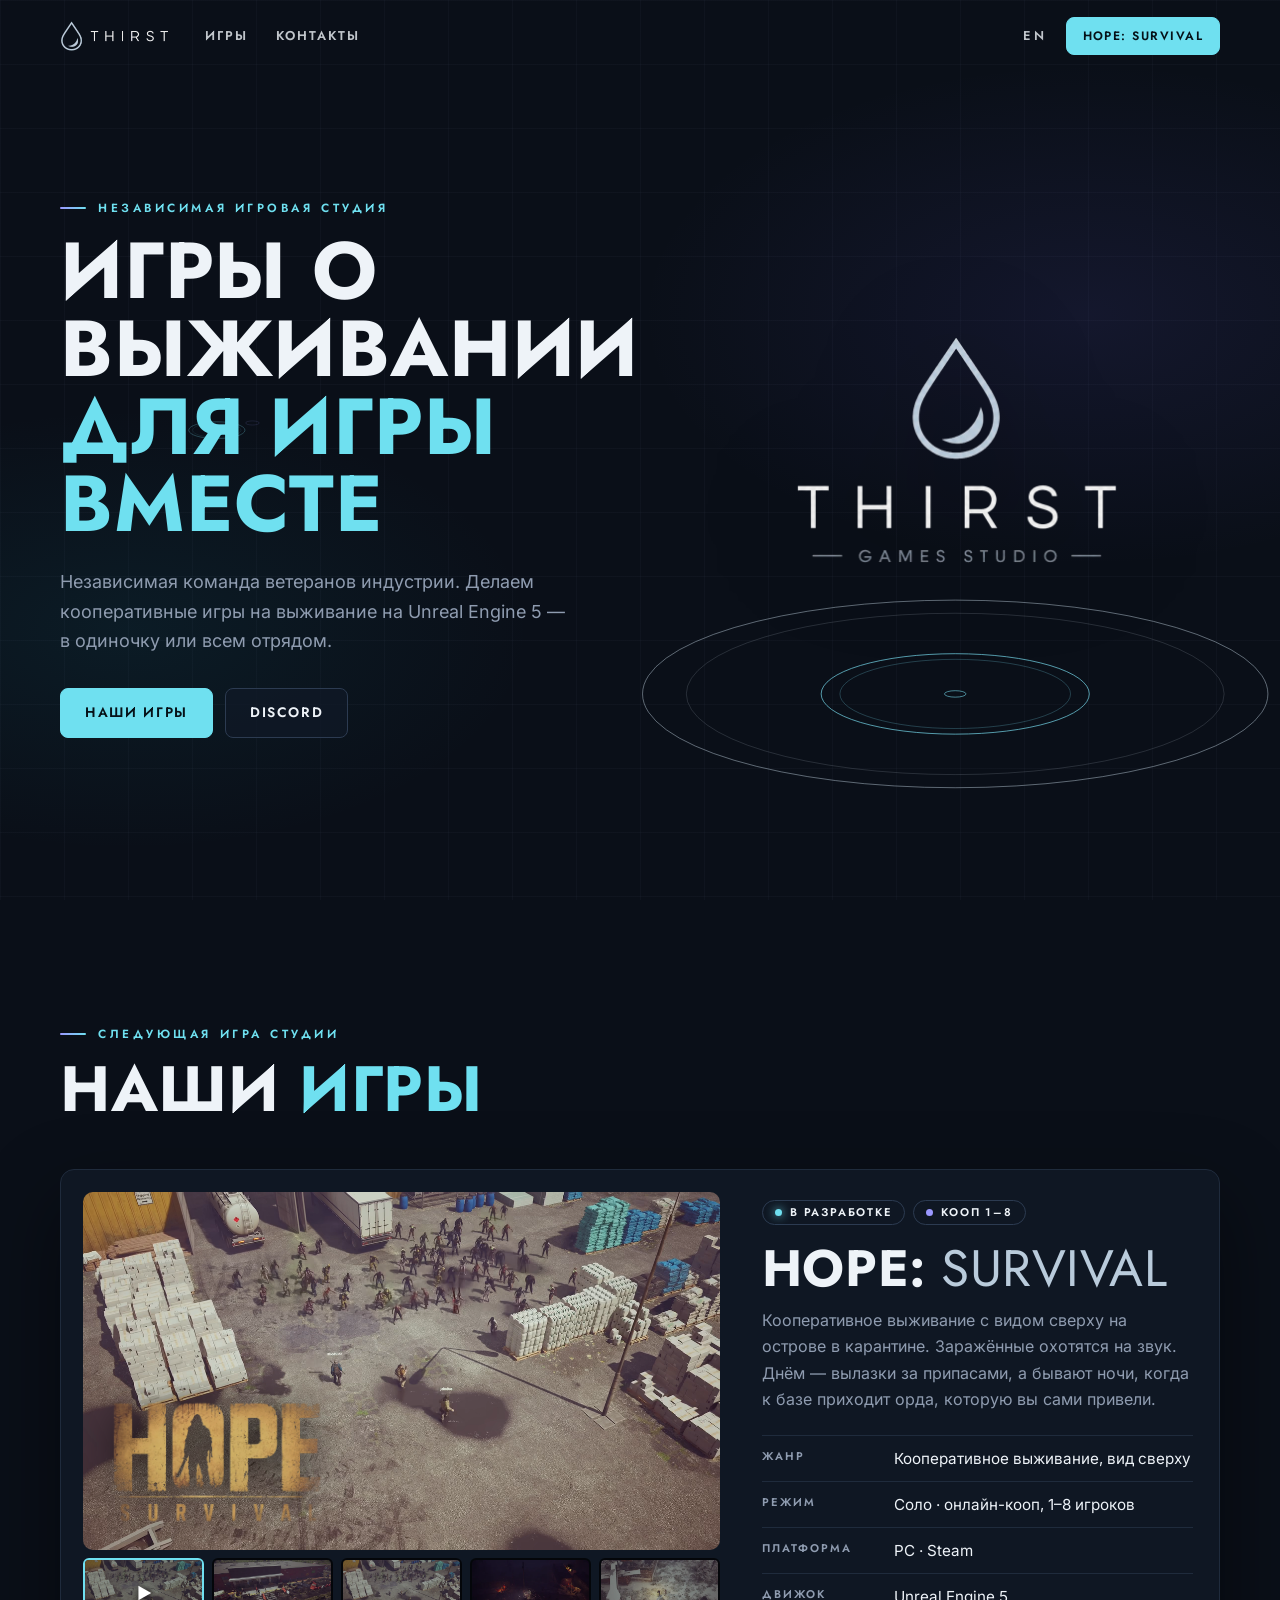
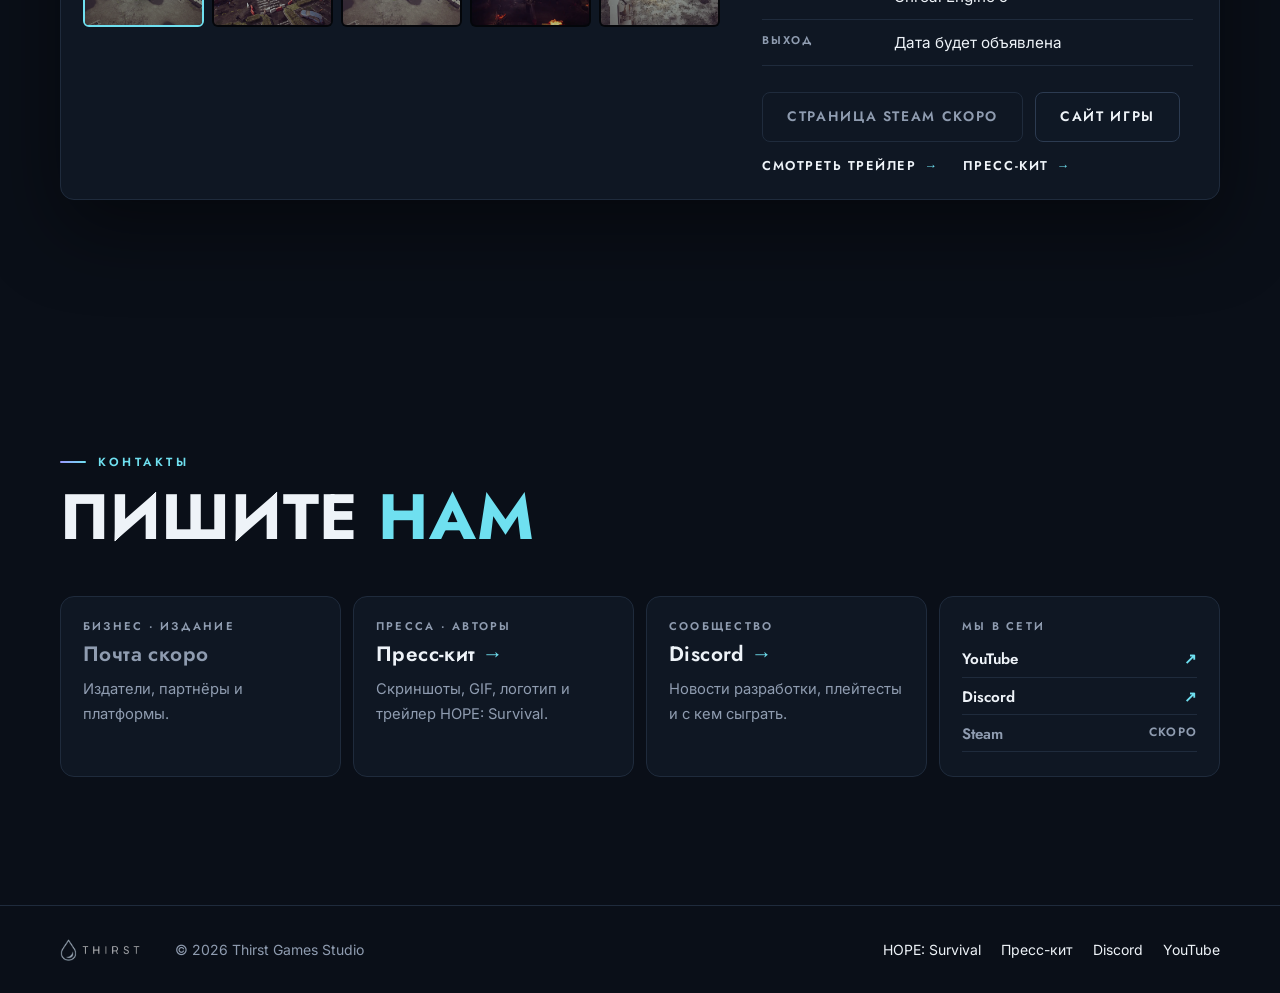
==== commit 60604c31: "Сайт студии по схеме «игры и контакты»: жирные заголовки, карточка HOPE: Survival с роликом и скринш" ====
--- a/ru/index.html
+++ b/ru/index.html
@@ -28,7 +28,7 @@
   <link rel="apple-touch-icon" href="../assets/img/apple-touch-icon.png">
 
   <link rel="preload" href="../assets/fonts/jost-cyrillic.woff2" as="font" type="font/woff2" crossorigin>
-  <link rel="stylesheet" href="../assets/css/style.css?v=20261024205934">
+  <link rel="stylesheet" href="../assets/css/style.css?v=20261025175738">
 
   <script type="application/ld+json">
   {
@@ -52,134 +52,129 @@
       </a>
       <nav class="site-nav" aria-label="Основное меню">
         <a href="#games">Игры</a>
-        <a href="#studio">Студия</a>
         <a href="#contact">Контакты</a>
-        <a class="nav-keep" href="../" hreflang="en" lang="en" aria-label="English version">EN</a>
       </nav>
+      <div class="header-end">
+        <a class="lang" href="../" hreflang="en" lang="en" aria-label="English version">EN</a>
+        <a class="btn btn-primary btn-small" data-link="game" href="#" target="_blank" rel="noopener">HOPE: Survival</a>
+      </div>
     </div>
   </header>
 
   <main id="main">
     <section class="hero">
       <canvas class="water" data-water aria-hidden="true"></canvas>
-      <div class="hero-center">
-        <img class="hero-mark" src="../assets/img/studio-logo.png" width="720" height="510" alt="Thirst Games Studio">
-      </div>
-      <div class="wrap hero-foot">
-        <h1>Делаем игры о том, как <em class="shine">выстоять</em></h1>
+      <div class="wrap hero-grid">
         <div>
-          <p class="lead">Независимая команда ветеранов индустрии. Делаем кооперативные игры на выживание на Unreal Engine 5.</p>
+          <p class="eyebrow">Независимая игровая студия</p>
+          <h1>Игры о выживании <span class="hl">для игры вместе</span></h1>
+          <p class="lead">Независимая команда ветеранов индустрии. Делаем кооперативные игры на выживание на Unreal Engine 5 — в одиночку или всем отрядом.</p>
           <div class="actions">
-            <a class="btn btn-primary" href="#games">Наша игра</a>
-            <a class="btn btn-ghost" data-link="discord" data-pending="Discord скоро" href="#" target="_blank" rel="noopener">Discord</a>
+            <a class="btn btn-primary" href="#games">Наши игры</a>
+            <a class="btn" data-link="discord" data-pending="Discord скоро" href="#" target="_blank" rel="noopener">Discord</a>
           </div>
         </div>
+        <img class="hero-mark" src="../assets/img/studio-logo.png" width="720" height="510" alt="Thirst Games Studio">
       </div>
     </section>
 
-    <section class="section manifesto" id="studio">
+    <section class="section" id="games">
       <div class="wrap">
-        <p class="eyebrow">Студия</p>
-        <p data-reveal>Мы годами делали чужие игры — <em>Atomic Heart</em>, <em>Beholder</em>, <em>Guns of Boom</em>. Теперь делаем выживание, в которое сами всегда хотели играть.</p>
-        <ul class="manifesto-notes">
-          <li><strong>Маленькие и независимые</strong>Программирование, арт, геймдизайн и продюсирование — всё своими силами.</li>
-          <li><strong>Глубоко в Unreal</strong>Мультиплеер, геймплейные системы, бой и оптимизация — то, что мы умеем лучше всего.</li>
-          <li><strong>Откуда мы</strong>Mundfish, Playrix, Social Quantum и Alawar, а в списке проектов ещё INSOMNIA и Armored Warfare.</li>
-        </ul>
+        <div class="section-head">
+          <p class="eyebrow">Следующая игра студии</p>
+          <h2>Наши <span class="hl">игры</span></h2>
+        </div>
+
+        <article class="game-card" data-gallery>
+          <div>
+            <div class="game-view">
+              <video data-autoplay data-gallery-video muted loop playsinline preload="none" poster="../assets/video/game.webp" aria-label="Геймплей HOPE: Survival">
+                <source src="../assets/video/game-av1.mp4" type="video/mp4; codecs=&quot;av01.0.05M.08&quot;">
+                <source src="../assets/video/game.mp4" type="video/mp4">
+              </video>
+              <img class="game-still" data-gallery-still src="" alt="" hidden>
+              <img class="game-logo-over" src="../assets/img/hope-logo.webp" width="900" height="561" alt="" loading="lazy">
+            </div>
+            <ul class="thumbs">
+              <li><button type="button" data-shot="" aria-pressed="true"><img src="../assets/video/game.webp" width="1920" height="1080" alt="Трейлер" loading="lazy"><span class="play-mark"><svg viewBox="0 0 24 24" aria-hidden="true"><path d="M7 4l14 8-14 8z"/></svg></span></button></li>
+              <li><button type="button" data-shot="../assets/img/hope/01-compound.webp" aria-pressed="false"><img src="../assets/img/hope/01-compound-thumb.webp" width="800" height="450" alt="Заражённые штурмуют укреплённый комплекс" loading="lazy"></button></li>
+              <li><button type="button" data-shot="../assets/img/hope/06-horde.webp" aria-pressed="false"><img src="../assets/img/hope/06-horde-thumb.webp" width="800" height="450" alt="Орда на складском дворе" loading="lazy"></button></li>
+              <li><button type="button" data-shot="../assets/img/hope/03-night-fires.webp" aria-pressed="false"><img src="../assets/img/hope/03-night-fires-thumb.webp" width="800" height="450" alt="Ночная оборона среди пожаров" loading="lazy"></button></li>
+              <li><button type="button" data-shot="../assets/img/hope/08-snow.webp" aria-pressed="false"><img src="../assets/img/hope/08-snow-thumb.webp" width="800" height="450" alt="Бой в снегу" loading="lazy"></button></li>
+            </ul>
+          </div>
+          <div class="game-info">
+            <ul class="pills"><li>В разработке</li><li>Кооп 1–8</li></ul>
+            <h3>HOPE: <span class="hl">Survival</span></h3>
+            <p>Кооперативное выживание с видом сверху на острове в карантине. Заражённые охотятся на звук. Днём — вылазки за припасами, а бывают ночи, когда к базе приходит орда, которую вы сами привели.</p>
+            <dl class="facts">
+              <div><dt>Жанр</dt><dd>Кооперативное выживание, вид сверху</dd></div>
+              <div><dt>Режим</dt><dd>Соло · онлайн-кооп, 1–8 игроков</dd></div>
+              <div><dt>Платформа</dt><dd>PC · Steam</dd></div>
+              <div><dt>Движок</dt><dd>Unreal Engine 5</dd></div>
+              <div><dt>Выход</dt><dd>Дата будет объявлена</dd></div>
+            </dl>
+            <div class="actions">
+              <a class="btn btn-primary" data-link="steam" data-pending="Страница Steam скоро" href="#" target="_blank" rel="noopener">В желаемое в Steam</a>
+              <a class="btn" data-link="game" href="#" target="_blank" rel="noopener">Сайт игры</a>
+            </div>
+            <div class="game-links">
+              <a data-link="trailer" href="#" target="_blank" rel="noopener">Смотреть трейлер</a>
+              <a data-link="presskit" href="#" target="_blank" rel="noopener">Пресс-кит</a>
+            </div>
+          </div>
+        </article>
       </div>
     </section>
 
-    <section class="game" id="games">
-      <video class="game-bg" data-autoplay muted loop playsinline preload="none" poster="../assets/video/game.webp" aria-hidden="true">
-        <source src="../assets/video/game-av1.mp4" type="video/mp4; codecs=&quot;av01.0.05M.08&quot;">
-        <source src="../assets/video/game.mp4" type="video/mp4">
-      </video>
-      <div class="game-shade"></div>
+    <section class="section" id="contact">
       <div class="wrap">
-        <p class="eyebrow">Наша игра · в разработке</p>
-        <h2><img class="game-logo" src="../assets/img/hope-logo.webp" width="900" height="561" alt="HOPE: Survival" loading="lazy"></h2>
-        <p class="game-pitch">Кооперативное выживание с видом сверху на острове в карантине. Заражённые охотятся на звук. Днём — вылазки за припасами, а бывают ночи, когда к базе приходит орда, которую вы сами привели.</p>
-        <ul class="facts"><li>Соло или кооп 1–8</li><li>PC · Steam</li><li>Unreal Engine 5</li><li>Дата выхода — позже</li></ul>
-        <div class="actions">
-          <a class="btn btn-primary" data-link="game" href="#" target="_blank" rel="noopener">Сайт игры</a>
-          <a class="btn btn-ghost" data-link="trailer" href="#" target="_blank" rel="noopener">Трейлер</a>
+        <div class="section-head">
+          <p class="eyebrow">Контакты</p>
+          <h2>Пишите <span class="hl">нам</span></h2>
         </div>
-      </div>
-    </section>
-
-    <section class="section loops-section">
-      <div class="wrap">
-        <ul class="loops">
-          <li>
-            <video data-autoplay muted loop playsinline preload="none" poster="../assets/video/feature-noise.webp" width="960" height="540" aria-label="Взрыв подманивает толпу заражённых">
-              <source src="../assets/video/feature-noise.mp4" type="video/mp4">
-            </video>
-            <h3>Шум — приманка</h3>
-            <p>Выстрелы, взрывы, механизмы — заражённые слышат всё.</p>
-          </li>
-          <li>
-            <video data-autoplay muted loop playsinline preload="none" poster="../assets/video/feature-night.webp" width="960" height="540" aria-label="Выжившие держат базу ночью среди пожаров">
-              <source src="../assets/video/feature-night.mp4" type="video/mp4">
-            </video>
-            <h3>Они вернутся</h3>
-            <p>Пережили одну орду — следующая будет хуже.</p>
-          </li>
-          <li>
-            <video data-autoplay muted loop playsinline preload="none" poster="../assets/video/feature-base.webp" width="960" height="540" aria-label="На базе строится мастерская">
-              <source src="../assets/video/feature-base.mp4" type="video/mp4">
-            </video>
-            <h3>Последний тёплый огонёк</h3>
-            <p>Верстаки, печь, ворота и ловушки.</p>
-          </li>
-          <li>
-            <video data-autoplay muted loop playsinline preload="none" poster="../assets/video/feature-coop.webp" width="960" height="540" aria-label="Выжившие пробиваются через парковку">
-              <source src="../assets/video/feature-coop.mp4" type="video/mp4">
-            </video>
-            <h3>Выживать вместе</h3>
-            <p>В одиночку или с семью друзьями.</p>
-          </li>
-        </ul>
-      </div>
-    </section>
-
-    <section class="section">
-      <div class="wrap">
-        <p class="eyebrow">Что мы умеем</p>
-        <h2>В чём мы сильны</h2>
-        <ul class="skills">
-          <li><strong>Мультиплеер</strong><span>Онлайн-кооператив до восьми игроков — вся сетевая часть наша, от начала до конца.</span></li>
-          <li><strong>Геймплейные системы</strong><span>Выживание, крафт и ИИ — системы, которые реагируют друг на друга и на игрока.</span></li>
-          <li><strong>Бой</strong><span>Ближний и дальний бой, который хорошо читается с камеры сверху.</span></li>
-          <li><strong>Оптимизация</strong><span>Большие миры с подгрузкой, рассчитанные на полный отряд на экране.</span></li>
-        </ul>
-      </div>
-    </section>
-
-    <section class="section contact" id="contact">
-      <div class="wrap">
-        <p class="eyebrow">Контакты</p>
-        <h2 class="shine">Напишите нам</h2>
-        <ul class="contact-list">
-          <li><span>Бизнес и издание</span><a data-link="email" data-pending="Почта — скоро" href="#">Почта</a></li>
-          <li><span>Пресса и авторы</span><a data-link="presskit" href="#" target="_blank" rel="noopener">Пресс-кит</a></li>
-          <li><span>Игроки</span><a data-link="discord" data-pending="Discord скоро" href="#" target="_blank" rel="noopener">Discord</a></li>
-        </ul>
+        <div class="contacts">
+          <div class="contact">
+            <p class="contact-label">Бизнес · Издание</p>
+            <a class="contact-main" data-link="email" data-pending="Почта скоро" href="#">Почта скоро</a>
+            <p>Издатели, партнёры и платформы.</p>
+          </div>
+          <div class="contact">
+            <p class="contact-label">Пресса · Авторы</p>
+            <a class="contact-main" data-link="presskit" href="#" target="_blank" rel="noopener">Пресс-кит</a>
+            <p>Скриншоты, GIF, логотип и трейлер HOPE: Survival.</p>
+          </div>
+          <div class="contact">
+            <p class="contact-label">Сообщество</p>
+            <a class="contact-main" data-link="discord" href="#" target="_blank" rel="noopener">Discord</a>
+            <p>Новости разработки, плейтесты и с кем сыграть.</p>
+          </div>
+          <div class="contact">
+            <p class="contact-label">Мы в сети</p>
+            <ul class="follow">
+              <li><a data-link="youtube" href="#" target="_blank" rel="noopener">YouTube</a></li>
+              <li><a data-link="discord" href="#" target="_blank" rel="noopener">Discord</a></li>
+              <li><a data-link="steam" href="#" target="_blank" rel="noopener">Steam</a></li>
+            </ul>
+          </div>
+        </div>
       </div>
     </section>
   </main>
 
   <footer class="site-footer">
     <div class="wrap">
+      <a class="wordmark" href="./" aria-label="Thirst Games Studio — на главную"><img src="../assets/img/studio-wordmark.png" width="900" height="240" alt="Thirst Games Studio"></a>
       <span>© <span data-year>2026</span> Thirst Games Studio</span>
       <nav aria-label="Ссылки в подвале">
         <a data-link="game" href="#" target="_blank" rel="noopener">HOPE: Survival</a>
+        <a data-link="presskit" href="#" target="_blank" rel="noopener">Пресс-кит</a>
         <a data-link="discord" href="#" target="_blank" rel="noopener">Discord</a>
-        <a data-link="trailer" href="#" target="_blank" rel="noopener">YouTube</a>
-        <a data-link="presskit" href="#" target="_blank" rel="noopener">Пресс-кит</a>
+        <a data-link="youtube" href="#" target="_blank" rel="noopener">YouTube</a>
       </nav>
     </div>
   </footer>
 
-  <script src="../assets/js/site.js?v=20261024205934"></script>
+  <script src="../assets/js/site.js?v=20261025175738"></script>
 </body>
 </html>
--- a/assets/css/style.css
+++ b/assets/css/style.css
@@ -1,9 +1,10 @@
 /* Latin and Cyrillic subsets; the browser fetches only the ones a page actually uses. */
-/* Jost — a light geometric sans close to the lettering of the studio logo. Variable weight. */
+/* Jost — a geometric sans close to the lettering of the studio logo. One variable file per subset
+   covers every weight. */
 @font-face {
   font-family: "Jost";
   font-style: normal;
-  font-weight: 300 500;
+  font-weight: 300 700;
   font-display: swap;
   src: url("../fonts/jost-latin.woff2") format("woff2");
   unicode-range: U+0000-00FF, U+0131, U+0152-0153, U+02BB-02BC, U+02C6, U+02DA, U+02DC, U+0304, U+0308, U+0329, U+2000-206F, U+20AC, U+2122, U+2191, U+2193, U+2212, U+2215, U+FEFF, U+FFFD;
@@ -12,7 +13,7 @@
 @font-face {
   font-family: "Jost";
   font-style: normal;
-  font-weight: 300 500;
+  font-weight: 300 700;
   font-display: swap;
   src: url("../fonts/jost-cyrillic.woff2") format("woff2");
   unicode-range: U+0301, U+0400-045F, U+0490-0491, U+04B0-04B1, U+2116;
@@ -37,21 +38,18 @@
 }
 
 :root {
-  --bg: #0a0c0e;
-  --bg-raised: #12161a;
-  --line: #232a31;
-  --fg: #e6ebf0;
-  --muted: #8b96a1;
-  --dim: #3a444e;
-  --accent: #b9cbdb;
-  --accent-bright: #dce7f0;
-  --on-accent: #0a0c0e;
+  --bg: #0a0f18;
+  --card: rgba(17, 25, 39, 0.82);
+  --line: #1f2b3c;
+  --line-bright: #2c3b51;
+  --fg: #eef3f8;
+  --muted: #8f9cb0;
   /* Colour of light in dark water: sea teal and a cold violet, around the ice-blue of the logo. */
-  --aqua: #74d6e8;
+  --aqua: #6fe0f0;
   --violet: #9b98ff;
-  --sea: rgba(24, 112, 140, 0.34);
-  --dusk: rgba(108, 96, 230, 0.16);
-  --shine: linear-gradient(100deg, var(--aqua) 0%, #b9cbdb 45%, var(--violet) 100%);
+  --ice: #b9cbdb;
+  --on-aqua: #061218;
+  --radius: 14px;
   --wrap: 1240px;
   --font-head: "Jost", "Century Gothic", "Futura", sans-serif;
   --font-body: "Inter", system-ui, -apple-system, "Segoe UI", sans-serif;
@@ -62,19 +60,26 @@
 html { scroll-behavior: smooth; }
 @media (prefers-reduced-motion: reduce) { html { scroll-behavior: auto; } }
 
+/* A faint grid over deep navy, with patches of sea light. */
 body {
   margin: 0;
-  background: var(--bg);
+  background:
+    radial-gradient(ellipse 50% 40% at 85% 35%, rgba(108, 96, 230, 0.10), transparent 70%),
+    radial-gradient(ellipse 45% 35% at 10% 70%, rgba(24, 140, 160, 0.10), transparent 70%),
+    linear-gradient(rgba(150, 180, 220, 0.035) 1px, transparent 1px) 0 0 / 64px 64px,
+    linear-gradient(90deg, rgba(150, 180, 220, 0.035) 1px, transparent 1px) 0 0 / 64px 64px,
+    var(--bg);
+  background-attachment: fixed;
   color: var(--fg);
   font: 400 1rem/1.65 var(--font-body);
   -webkit-font-smoothing: antialiased;
 }
 
 img, video { display: block; max-width: 100%; height: auto; }
-a { color: var(--accent-bright); }
+a { color: var(--aqua); }
 a:hover { color: var(--fg); }
 
-:focus-visible { outline: 2px solid var(--accent-bright); outline-offset: 3px; }
+:focus-visible { outline: 2px solid var(--aqua); outline-offset: 3px; }
 
 .skip-link {
   position: absolute;
@@ -82,8 +87,9 @@
   left: 8px;
   z-index: 100;
   padding: 10px 16px;
-  background: var(--accent);
-  color: var(--on-accent);
+  border-radius: 6px;
+  background: var(--aqua);
+  color: var(--on-aqua);
   font-weight: 500;
   text-decoration: none;
   transform: translateY(-200%);
@@ -94,14 +100,16 @@
 h1, h2, h3 {
   margin: 0;
   font-family: var(--font-head);
-  font-weight: 300;
-  line-height: 1.12;
-  letter-spacing: 0.12em;
-  text-transform: uppercase;
-}
-
-h2 { font-size: clamp(1.7rem, 4vw, 3rem); }
-h3 { font-size: 1.1rem; font-weight: 400; letter-spacing: 0.16em; }
+  font-weight: 700;
+  line-height: 0.98;
+  letter-spacing: 0.01em;
+  text-transform: uppercase;
+}
+
+h2 { font-size: clamp(2.2rem, 5vw, 4rem); }
+
+/* The second half of a headline in sea colour. */
+.hl { color: var(--aqua); }
 
 .wrap {
   width: 100%;
@@ -110,35 +118,26 @@
   padding: 0 clamp(16px, 4vw, 40px);
 }
 
-.section { position: relative; padding: clamp(88px, 13vw, 168px) 0; }
-
-/* Small spaced caps after a hairline — echoes "— GAMES STUDIO —" in the logo. */
+.section { position: relative; padding: clamp(72px, 10vw, 128px) 0; }
+
 .eyebrow {
   display: flex;
   align-items: center;
-  gap: 14px;
-  margin: 0 0 28px;
+  gap: 12px;
+  margin: 0 0 18px;
   color: var(--aqua);
-  font: 400 0.78rem/1 var(--font-head);
-  letter-spacing: 0.36em;
-  text-transform: uppercase;
-}
-
-.eyebrow::before { content: ""; width: 32px; height: 1px; background: linear-gradient(90deg, var(--violet), var(--aqua)); }
-
-/* Words that carry the point shimmer from teal to violet. */
-.shine {
-  background: var(--shine);
-  -webkit-background-clip: text;
-  background-clip: text;
-  color: transparent;
-}
-
-/* Wordmark */
+  font: 600 0.74rem/1 var(--font-head);
+  letter-spacing: 0.3em;
+  text-transform: uppercase;
+}
+
+.eyebrow::before { content: ""; width: 26px; height: 2px; border-radius: 2px; background: linear-gradient(90deg, var(--violet), var(--aqua)); }
+
+.section-head { margin-bottom: clamp(32px, 4vw, 48px); }
 
 /* Studio logo artwork (assets/img/studio-*.png) is cut from the official channel avatar. */
 .wordmark { display: block; flex: none; }
-.wordmark img { width: auto; height: 30px; filter: drop-shadow(0 1px 8px rgba(0, 0, 0, 0.8)); }
+.wordmark img { width: auto; height: 30px; }
 
 /* Buttons */
 
@@ -147,27 +146,30 @@
   align-items: center;
   justify-content: center;
   gap: 10px;
-  min-height: 52px;
+  min-height: 50px;
   padding: 0 24px;
-  border: 1px solid var(--accent);
-  border-radius: 2px;
-  font: 500 0.85rem/1 var(--font-head);
-  letter-spacing: 0.22em;
+  border: 1px solid var(--line-bright);
+  border-radius: 8px;
+  background: rgba(17, 25, 39, 0.7);
+  color: var(--fg);
+  font: 600 0.86rem/1 var(--font-head);
+  letter-spacing: 0.12em;
   text-transform: uppercase;
   text-decoration: none;
   transition: background-color 0.15s, color 0.15s, border-color 0.15s;
 }
 
-.btn-primary { border-color: transparent; background: var(--shine); color: var(--on-accent); }
-.btn-primary:hover { background: var(--accent-bright); border-color: var(--accent-bright); color: var(--on-accent); }
-
-.btn-ghost { background: rgba(10, 12, 14, 0.45); border-color: rgba(116, 214, 232, 0.5); color: var(--fg); }
-.btn-ghost:hover { background: var(--fg); border-color: var(--fg); color: var(--bg); }
+.btn:hover { border-color: var(--aqua); color: var(--fg); }
+
+.btn-primary { border-color: var(--aqua); background: var(--aqua); color: var(--on-aqua); }
+.btn-primary:hover { border-color: #a6eef7; background: #a6eef7; color: var(--on-aqua); }
+
+.btn-small { min-height: 38px; padding: 0 16px; font-size: 0.76rem; }
 
 .btn.is-pending,
 .btn.is-pending:hover {
+  border-color: var(--line);
   background: transparent;
-  border-color: var(--line);
   color: var(--muted);
   cursor: default;
 }
@@ -187,58 +189,62 @@
 }
 
 .site-header.is-stuck {
-  background: rgba(10, 12, 14, 0.88);
+  background: rgba(10, 15, 24, 0.88);
   border-bottom-color: var(--line);
-  -webkit-backdrop-filter: blur(10px);
-  backdrop-filter: blur(10px);
+  -webkit-backdrop-filter: blur(12px);
+  backdrop-filter: blur(12px);
 }
 
 .site-header .wrap {
   display: flex;
   align-items: center;
-  justify-content: space-between;
-  gap: 16px;
+  gap: 32px;
   height: 72px;
 }
 
 .site-nav { display: flex; gap: 28px; }
 .site-nav a {
   color: var(--fg);
-  font: 400 0.8rem/1 var(--font-head);
-  letter-spacing: 0.28em;
-  text-transform: uppercase;
-  text-decoration: none;
-  text-shadow: 0 1px 8px rgba(0, 0, 0, 0.8);
+  font: 600 0.8rem/1 var(--font-head);
+  letter-spacing: 0.16em;
+  text-transform: uppercase;
+  text-decoration: none;
   opacity: 0.8;
 }
-.site-nav a:hover { opacity: 1; color: var(--accent-bright); }
-
-@media (max-width: 640px) {
-  .site-nav a:not(.nav-keep) { display: none; }
-}
-
-@media (max-width: 380px) {
-  .wordmark img { height: 24px; }
-}
-
-/* Anchored sections land below the fixed header instead of under it. */
+.site-nav a:hover { opacity: 1; color: var(--aqua); }
+
+.header-end { display: flex; align-items: center; gap: 20px; margin-left: auto; }
+
+.lang {
+  color: var(--fg);
+  font: 600 0.8rem/1 var(--font-head);
+  letter-spacing: 0.16em;
+  text-decoration: none;
+  opacity: 0.8;
+}
+.lang:hover { opacity: 1; color: var(--aqua); }
+
+@media (max-width: 720px) {
+  .site-nav { display: none; }
+  .site-header .wrap { gap: 16px; }
+}
+
+@media (max-width: 400px) {
+  .header-end .btn { display: none; }
+}
+
 section[id] { scroll-margin-top: 72px; }
 
-/* Hero: a full-screen dark water surface (canvas, assets/js/site.js) with the logo above it.
+/* Hero: dark water (canvas, assets/js/site.js) with the studio logo on it.
    Drops fall on their own; the pointer leaves ripples, a click drops one. */
 
 .hero {
   position: relative;
   display: grid;
-  grid-template-rows: 1fr auto;
-  min-height: max(620px, 100svh);
-  padding: 96px 0 clamp(40px, 6vw, 72px);
+  align-items: center;
+  min-height: min(100svh, 900px);
+  padding: 112px 0 72px;
   overflow: hidden;
-  background:
-    radial-gradient(ellipse 55% 42% at 50% 64%, var(--sea), transparent 72%),
-    radial-gradient(ellipse 38% 34% at 80% 28%, var(--dusk), transparent 70%),
-    radial-gradient(ellipse 40% 36% at 14% 78%, rgba(30, 150, 160, 0.14), transparent 70%),
-    var(--bg);
 }
 
 .water {
@@ -248,255 +254,243 @@
   height: 100%;
 }
 
-.hero-center {
+.hero-grid {
   position: relative;
   display: grid;
-  place-items: center;
+  grid-template-columns: minmax(0, 1.1fr) minmax(0, 1fr);
+  align-items: center;
+  gap: 48px;
   pointer-events: none;
 }
 
+.hero-grid a { pointer-events: auto; }
+
+.hero h1 { font-size: clamp(2.6rem, 6.2vw, 5.6rem); }
+.hero h1 .hl { display: block; }
+
+.hero .lead {
+  max-width: 46ch;
+  margin: 24px 0 32px;
+  color: var(--muted);
+  font-size: 1.12rem;
+}
+
 .hero-mark {
-  width: clamp(200px, 26vw, 400px);
-  margin-top: -4vh;
-  filter: drop-shadow(0 8px 40px rgba(0, 0, 0, 0.75));
-}
-
-.hero-foot {
+  justify-self: center;
+  width: clamp(240px, 28vw, 420px);
+  margin-top: -40px;
+  filter: drop-shadow(0 10px 50px rgba(0, 0, 0, 0.7));
+}
+
+@media (max-width: 860px) {
+  .hero-grid { grid-template-columns: minmax(0, 1fr); }
+  .hero-mark { display: none; }
+}
+
+/* Game card: big media with a strip of shots on the left, the facts on the right. */
+
+.game-card {
+  display: grid;
+  grid-template-columns: minmax(0, 1.45fr) minmax(0, 1fr);
+  gap: clamp(20px, 3vw, 40px);
+  padding: clamp(14px, 2vw, 22px);
+  border: 1px solid var(--line);
+  border-radius: var(--radius);
+  background: var(--card);
+  box-shadow: 0 30px 80px rgba(0, 0, 0, 0.45);
+}
+
+@media (max-width: 920px) { .game-card { grid-template-columns: minmax(0, 1fr); } }
+
+.game-view {
   position: relative;
-  display: grid;
-  grid-template-columns: minmax(0, 1.25fr) minmax(0, 1fr);
-  align-items: end;
-  gap: 24px 64px;
+  aspect-ratio: 16 / 9;
+  border-radius: 10px;
+  overflow: hidden;
+  background: #000;
+}
+
+.game-view video,
+.game-view .game-still { width: 100%; height: 100%; object-fit: cover; }
+
+.game-view [hidden] { display: none; }
+
+.game-logo-over {
+  position: absolute;
+  left: 4%;
+  bottom: 6%;
+  width: 34%;
+  height: auto;
+  filter: drop-shadow(0 4px 20px rgba(0, 0, 0, 0.8));
   pointer-events: none;
 }
 
-.hero-foot a { pointer-events: auto; }
-
-.hero h1 {
-  font-size: clamp(1.9rem, 4vw, 3.6rem);
-  line-height: 1.1;
-  letter-spacing: 0.08em;
-  text-wrap: balance;
-}
-
-.hero h1 em { font-style: normal; }
-
-.hero .lead { margin: 0 0 24px; max-width: 42ch; color: var(--fg); font-size: 1.05rem; }
-
-@media (max-width: 860px) {
-  .hero-foot { grid-template-columns: minmax(0, 1fr); }
-  .hero-mark { margin-top: 0; }
-}
-
-/* Manifesto: one large sentence; its words light up as it scrolls into view. */
-
-.manifesto [data-reveal] {
-  max-width: 24ch;
-  margin: 0;
-  font: 300 clamp(1.8rem, 4.6vw, 4.2rem)/1.22 var(--font-head);
-  letter-spacing: 0.01em;
-}
-
-.manifesto {
-  background:
-    radial-gradient(ellipse 45% 55% at 85% 40%, var(--dusk), transparent 70%),
-    radial-gradient(ellipse 35% 45% at 5% 90%, rgba(24, 112, 140, 0.16), transparent 70%);
-}
-
-.manifesto em { font-style: normal; }
-
-.js .manifesto .w { color: var(--dim); transition: color 0.35s; }
-.js .manifesto em .w { color: #4b5a68; }
-.js .manifesto .w.on { color: var(--fg); }
-.js .manifesto em .w.on,
-.manifesto em .w.on {
-  background: var(--shine);
-  -webkit-background-clip: text;
-  background-clip: text;
-  color: transparent;
-}
-
-.manifesto-notes {
-  display: grid;
-  grid-template-columns: repeat(auto-fit, minmax(240px, 1fr));
-  gap: 24px 48px;
-  margin: clamp(48px, 7vw, 88px) 0 0;
+.thumbs {
+  display: grid;
+  grid-template-columns: repeat(5, minmax(0, 1fr));
+  gap: 8px;
+  margin: 8px 0 0;
   padding: 0;
   list-style: none;
 }
 
-.manifesto-notes li { padding-top: 20px; border-top: 1px solid var(--line); border-image: linear-gradient(90deg, rgba(116, 214, 232, 0.6), var(--line) 40%) 1; color: var(--muted); }
-.manifesto-notes strong {
+.thumbs button {
+  position: relative;
   display: block;
-  margin-bottom: 8px;
-  color: var(--fg);
-  font: 400 0.8rem/1.3 var(--font-head);
-  letter-spacing: 0.3em;
-  text-transform: uppercase;
-}
-
-/* Game: full-bleed, footage from the trailer behind it. */
-
-.game {
-  position: relative;
-  display: grid;
-  align-items: end;
-  min-height: min(92svh, 900px);
-  padding: clamp(88px, 12vw, 140px) 0 clamp(48px, 7vw, 88px);
+  width: 100%;
+  padding: 0;
+  border: 2px solid transparent;
+  border-radius: 6px;
   overflow: hidden;
-}
-
-.game-bg,
-.game-shade {
+  background: #000;
+  cursor: pointer;
+  opacity: 0.7;
+  transition: opacity 0.15s, border-color 0.15s;
+}
+
+.thumbs button:hover { opacity: 1; }
+.thumbs button[aria-pressed="true"] { border-color: var(--aqua); opacity: 1; }
+.thumbs img { width: 100%; aspect-ratio: 16 / 9; object-fit: cover; }
+
+.thumbs .play-mark {
   position: absolute;
   inset: 0;
-  width: 100%;
-  height: 100%;
-}
-
-.game-bg { object-fit: cover; }
-
-.game-shade {
-  background:
-    linear-gradient(to bottom, var(--bg) 0%, rgba(10, 12, 14, 0.35) 30%, rgba(10, 12, 14, 0.55) 60%, var(--bg) 100%),
-    linear-gradient(to right, rgba(10, 12, 14, 0.85) 0%, rgba(10, 12, 14, 0.3) 60%, transparent 100%);
-}
-
-.game .wrap { position: relative; }
-
-.game-logo {
-  width: min(520px, 80vw);
-  margin: 0 0 24px -1%;
-  filter: drop-shadow(0 8px 40px rgba(0, 0, 0, 0.8));
-}
-
-.game-pitch { max-width: 48ch; margin: 0; font-size: 1.15rem; }
-
-.facts {
-  display: flex;
-  flex-wrap: wrap;
-  margin: 32px 0 36px;
-  padding: 0;
-  list-style: none;
-}
-
-.facts li {
-  padding: 4px 22px;
-  border-left: 1px solid rgba(116, 214, 232, 0.45);
-  font: 400 0.8rem/1.5 var(--font-head);
-  letter-spacing: 0.24em;
-  text-transform: uppercase;
-}
-
-.facts li:first-child { padding-left: 0; border-left: 0; }
-
-@media (max-width: 560px) {
-  .facts li { flex: 1 1 50%; padding: 10px 0; border-left: 0; border-top: 1px solid rgba(185, 203, 219, 0.2); font-size: 0.74rem; letter-spacing: 0.14em; }
-}
-
-/* Feature loops under the game: four short clips with captions. */
-
-.loops-section { padding-top: clamp(24px, 3vw, 40px); }
-
-.loops {
+  display: grid;
+  place-items: center;
+  background: rgba(6, 18, 24, 0.35);
+}
+
+.thumbs .play-mark svg { width: 22px; height: 22px; fill: #fff; filter: drop-shadow(0 1px 4px rgba(0, 0, 0, 0.8)); }
+
+.game-info { display: flex; flex-direction: column; padding: 8px 4px 4px; }
+
+.pills { display: flex; flex-wrap: wrap; gap: 8px; margin: 0 0 18px; padding: 0; list-style: none; }
+
+.pills li {
+  display: inline-flex;
+  align-items: center;
+  gap: 8px;
+  padding: 6px 12px;
+  border: 1px solid var(--line-bright);
+  border-radius: 999px;
+  color: var(--fg);
+  font: 600 0.7rem/1 var(--font-head);
+  letter-spacing: 0.16em;
+  text-transform: uppercase;
+}
+
+.pills li::before { content: ""; width: 7px; height: 7px; border-radius: 50%; background: var(--violet); }
+.pills li:first-child::before { background: var(--aqua); box-shadow: 0 0 10px var(--aqua); }
+
+.game-info h3 { font-size: clamp(2.2rem, 4vw, 3.4rem); }
+.game-info h3 .hl { color: var(--ice); font-weight: 400; }
+.game-info > p { margin: 14px 0 0; color: var(--muted); }
+
+.facts { margin: 22px 0 26px; }
+
+.facts div {
+  display: grid;
+  grid-template-columns: 7.5em minmax(0, 1fr);
+  gap: 12px;
+  padding: 10px 0;
+  border-top: 1px solid var(--line);
+}
+
+.facts div:last-child { border-bottom: 1px solid var(--line); }
+
+.facts dt {
+  color: var(--muted);
+  font: 600 0.7rem/1.8 var(--font-head);
+  letter-spacing: 0.18em;
+  text-transform: uppercase;
+}
+
+.facts dd { margin: 0; font-size: 0.95rem; }
+
+.game-info .actions { margin-top: auto; }
+
+.game-links { display: flex; flex-wrap: wrap; gap: 8px 24px; margin-top: 18px; }
+
+.game-links a {
+  display: inline-flex;
+  align-items: center;
+  gap: 8px;
+  color: var(--fg);
+  font: 600 0.8rem/1 var(--font-head);
+  letter-spacing: 0.12em;
+  text-transform: uppercase;
+  text-decoration: none;
+}
+
+.game-links a::after { content: "→"; color: var(--aqua); transition: transform 0.15s; }
+.game-links a:hover { color: var(--aqua); }
+.game-links a:hover::after { transform: translateX(4px); }
+
+/* Contact cards */
+
+.contacts {
   display: grid;
   grid-template-columns: repeat(4, minmax(0, 1fr));
   gap: 12px;
+}
+
+@media (max-width: 1000px) { .contacts { grid-template-columns: repeat(2, minmax(0, 1fr)); } }
+@media (max-width: 560px) { .contacts { grid-template-columns: minmax(0, 1fr); } }
+
+.contact {
+  display: flex;
+  flex-direction: column;
+  gap: 10px;
+  padding: 24px 22px;
+  border: 1px solid var(--line);
+  border-radius: var(--radius);
+  background: var(--card);
+}
+
+.contact-label {
   margin: 0;
-  padding: 0;
-  list-style: none;
-}
-
-@media (max-width: 900px) { .loops { grid-template-columns: repeat(2, minmax(0, 1fr)); } }
-
-.loops video {
-  width: 100%;
-  aspect-ratio: 16 / 9;
-  object-fit: cover;
-  background: var(--bg-raised);
-}
-
-.loops h3 { margin-top: 16px; font-size: 0.85rem; }
-.loops p { margin: 6px 0 0; color: var(--muted); font-size: 0.92rem; }
-
-/* Expertise: a large list on hairlines. */
-
-.skills { margin: 48px 0 0; padding: 0; list-style: none; border-top: 1px solid var(--line); }
-
-.skills li {
-  display: grid;
-  grid-template-columns: minmax(0, 1fr) minmax(0, 1fr);
-  align-items: baseline;
-  gap: 8px 48px;
-  padding: clamp(22px, 3vw, 34px) 0;
+  color: var(--muted);
+  font: 600 0.7rem/1 var(--font-head);
+  letter-spacing: 0.2em;
+  text-transform: uppercase;
+}
+
+.contact-main {
+  color: var(--fg);
+  font: 600 1.3rem/1.2 var(--font-head);
+  letter-spacing: 0.02em;
+  text-decoration: none;
+  overflow-wrap: anywhere;
+}
+
+a.contact-main:hover { color: var(--aqua); }
+a.contact-main:not(.is-pending)::after { content: " →"; color: var(--aqua); }
+.contact-main.is-pending { color: var(--muted); }
+
+.contact p:last-child { margin: 0; color: var(--muted); font-size: 0.92rem; }
+
+.follow { display: grid; gap: 2px; margin: 0; padding: 0; list-style: none; }
+
+.follow a {
+  display: flex;
+  justify-content: space-between;
+  padding: 8px 0;
   border-bottom: 1px solid var(--line);
-}
-
-.skills strong {
-  font: 300 clamp(1.5rem, 3.4vw, 2.8rem)/1.1 var(--font-head);
-  letter-spacing: 0.1em;
-  text-transform: uppercase;
-  transition: color 0.3s, transform 0.3s;
-}
-
-.skills span { color: var(--muted); font-size: 1.05rem; }
-.skills li:hover strong {
-  background: var(--shine);
-  -webkit-background-clip: text;
-  background-clip: text;
-  color: transparent;
-  transform: translateX(10px);
-}
-
-@media (max-width: 760px) { .skills li { grid-template-columns: minmax(0, 1fr); } }
-
-/* Contact: a big call and three large links. */
-
-.contact {
-  background:
-    radial-gradient(ellipse 50% 40% at 20% 30%, var(--sea), transparent 70%),
-    radial-gradient(ellipse 40% 40% at 90% 85%, var(--dusk), transparent 70%);
-}
-
-.contact h2 { font-size: clamp(3rem, 11vw, 9.5rem); line-height: 1; letter-spacing: 0.06em; }
-
-.contact-list { margin: clamp(40px, 6vw, 72px) 0 0; padding: 0; list-style: none; border-top: 1px solid var(--line); }
-
-.contact-list li {
-  display: grid;
-  grid-template-columns: minmax(0, 1fr) auto;
-  align-items: center;
-  gap: 12px 32px;
-  padding: 24px 0;
-  border-bottom: 1px solid var(--line);
-}
-
-.contact-list span { color: var(--muted); }
-
-.contact-list a {
-  display: inline-flex;
-  align-items: center;
-  gap: 14px;
-  color: var(--fg);
-  font: 300 clamp(1.3rem, 2.6vw, 2rem)/1.2 var(--font-head);
-  letter-spacing: 0.1em;
-  text-transform: uppercase;
-  text-decoration: none;
-  transition: color 0.2s;
-}
-
-.contact-list a::after { content: "→"; color: var(--aqua); transition: transform 0.2s; }
-.contact-list a:hover { color: var(--accent-bright); }
-.contact-list a:hover::after { transform: translateX(6px); }
-.contact-list a.is-pending { color: var(--muted); cursor: default; }
-.contact-list a.is-pending::after { content: none; }
-
-@media (max-width: 640px) { .contact-list li { grid-template-columns: minmax(0, 1fr); } }
+  color: var(--fg);
+  font: 600 0.95rem/1.2 var(--font-head);
+  text-decoration: none;
+}
+
+.follow a::after { content: "↗"; color: var(--aqua); }
+.follow a:hover { color: var(--aqua); }
+.follow a.is-pending { color: var(--muted); }
+.follow a.is-pending::after { content: "soon"; color: var(--muted); font-size: 0.75rem; letter-spacing: 0.1em; text-transform: uppercase; }
+html[lang="ru"] .follow a.is-pending::after { content: "скоро"; }
 
 /* Footer */
 
 .site-footer {
-  padding: 40px 0;
+  padding: 32px 0;
   border-top: 1px solid var(--line);
   color: var(--muted);
   font-size: 0.875rem;
@@ -506,11 +500,11 @@
   display: flex;
   flex-wrap: wrap;
   align-items: center;
-  justify-content: space-between;
   gap: 16px 32px;
 }
 
-.site-footer nav { display: flex; flex-wrap: wrap; gap: 20px; }
+.site-footer .wordmark img { height: 22px; opacity: 0.8; }
+.site-footer nav { display: flex; flex-wrap: wrap; gap: 20px; margin-left: auto; }
 .site-footer nav a { color: var(--fg); text-decoration: none; }
-.site-footer nav a:hover { color: var(--accent-bright); }
+.site-footer nav a:hover { color: var(--aqua); }
 .site-footer a.is-pending { color: var(--muted); }
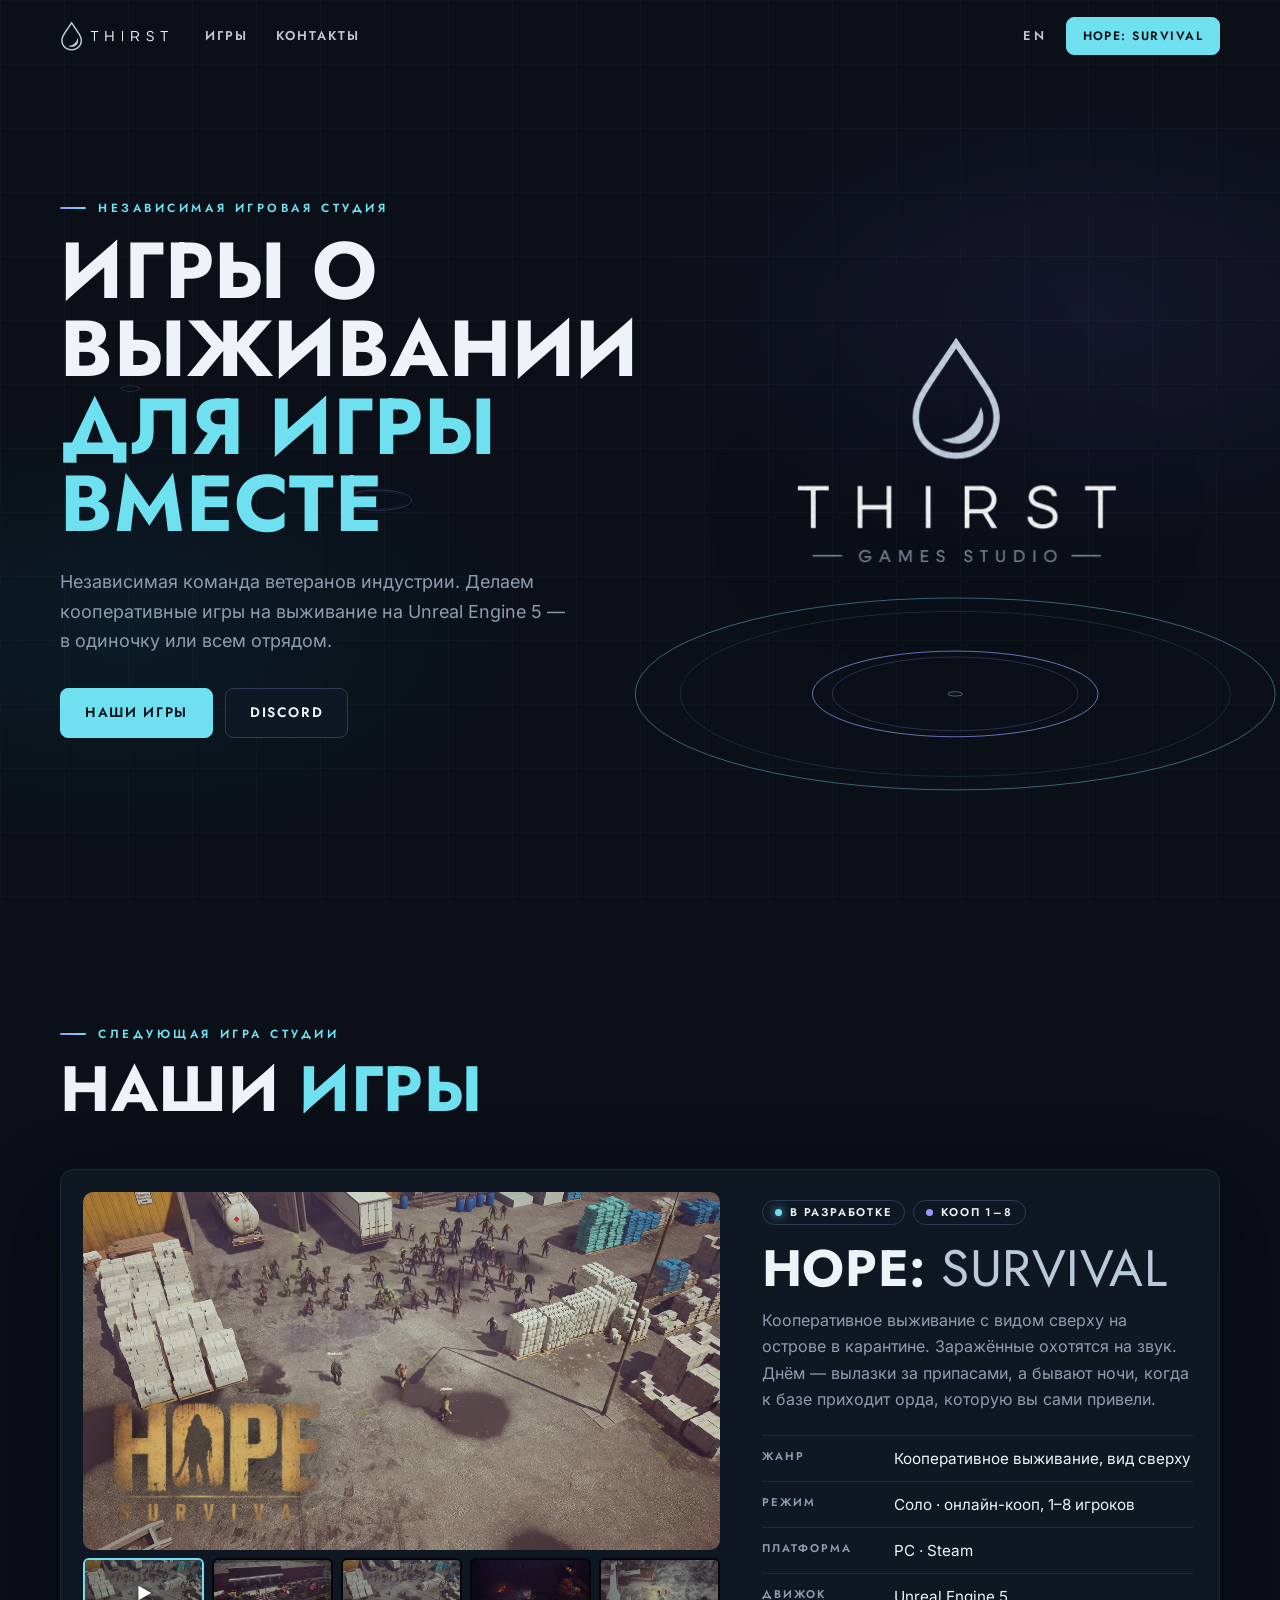
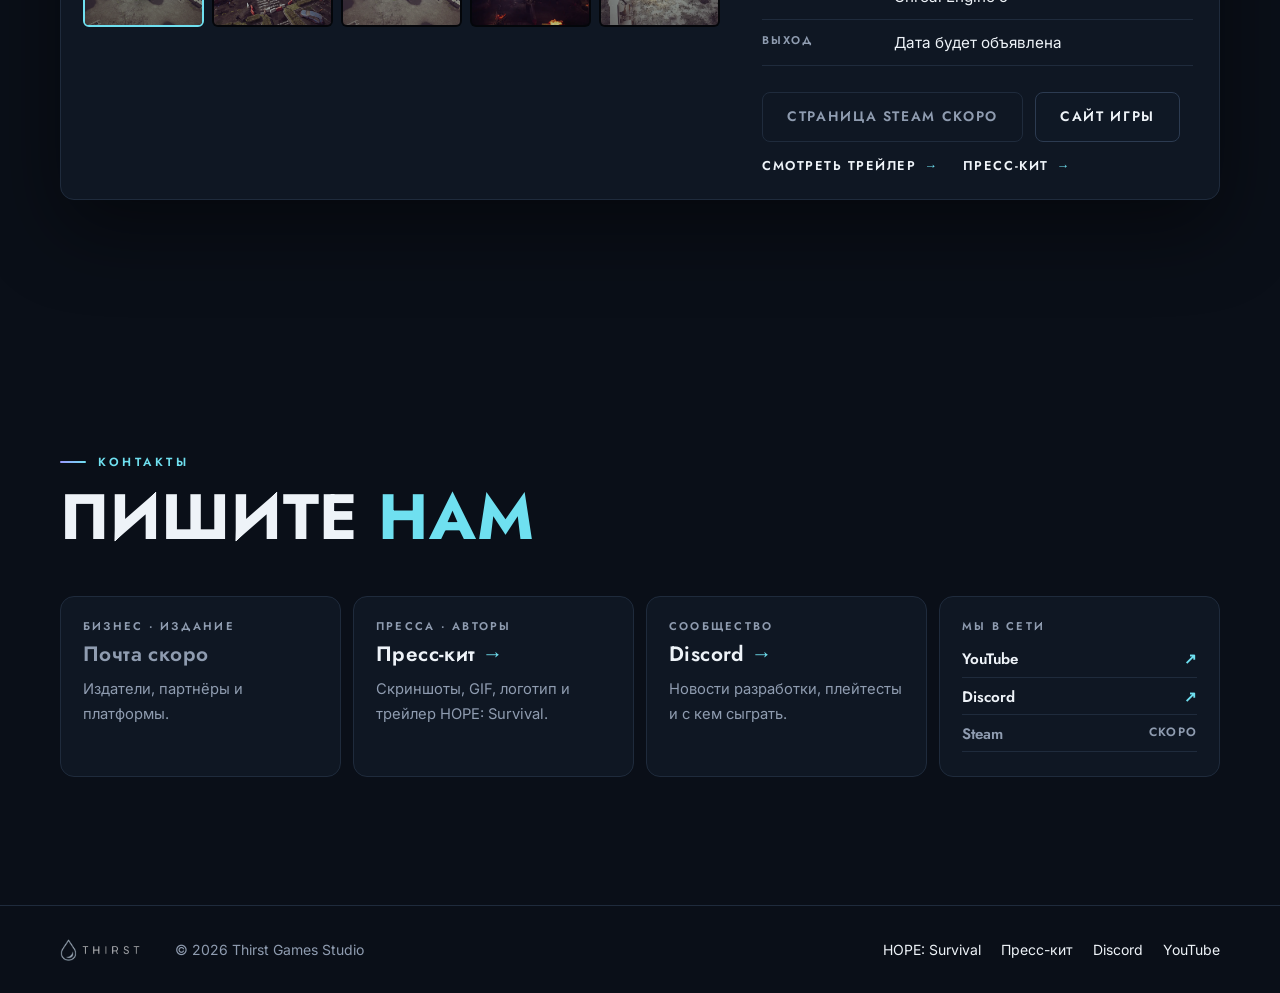
==== commit 9358836e: "Цвета в токенах; темы для сравнения: ?theme=acid | sunset | neon Co-Authored-By: Claude Opus 5.5 <no" ====
--- a/ru/index.html
+++ b/ru/index.html
@@ -28,7 +28,7 @@
   <link rel="apple-touch-icon" href="../assets/img/apple-touch-icon.png">
 
   <link rel="preload" href="../assets/fonts/jost-cyrillic.woff2" as="font" type="font/woff2" crossorigin>
-  <link rel="stylesheet" href="../assets/css/style.css?v=20261025175738">
+  <link rel="stylesheet" href="../assets/css/style.css?v=20261025181601">
 
   <script type="application/ld+json">
   {
@@ -41,7 +41,11 @@
     "sameAs": ["https://discord.gg/fuRWEf5U7d"]
   }
   </script>
-  <script>document.documentElement.classList.add("js");</script>
+  <script>
+    document.documentElement.classList.add("js");
+    // Colour themes for comparison: ?theme=acid | sunset | neon (default: sea).
+    try { const theme = new URLSearchParams(location.search).get("theme"); if (theme) document.documentElement.dataset.theme = theme; } catch { /* old browser */ }
+  </script>
 </head>
 <body>
   <a class="skip-link" href="#main">К содержимому</a>
@@ -175,6 +179,6 @@
     </div>
   </footer>
 
-  <script src="../assets/js/site.js?v=20261025175738"></script>
+  <script src="../assets/js/site.js?v=20261025181601"></script>
 </body>
 </html>
--- a/assets/css/style.css
+++ b/assets/css/style.css
@@ -44,17 +44,66 @@
   --line-bright: #2c3b51;
   --fg: #eef3f8;
   --muted: #8f9cb0;
-  /* Colour of light in dark water: sea teal and a cold violet, around the ice-blue of the logo. */
-  --aqua: #6fe0f0;
-  --violet: #9b98ff;
   --ice: #b9cbdb;
-  --on-aqua: #061218;
+  /* Accent colours. The default theme is "sea"; others are picked with ?theme=<name> (see the
+     [data-theme] blocks below and the inline script in <head>). --ring-* are "r, g, b" triples the
+     hero water uses for its rings. */
+  --accent: #6fe0f0;
+  --accent-hover: #a6eef7;
+  --on-accent: #061218;
+  --accent-2: #9b98ff;
+  --glow-1: rgba(108, 96, 230, 0.10);
+  --glow-2: rgba(24, 140, 160, 0.10);
+  --ring-1: 116, 214, 232;
+  --ring-2: 200, 216, 230;
+  --ring-3: 155, 152, 255;
   --radius: 14px;
   --wrap: 1240px;
   --font-head: "Jost", "Century Gothic", "Futura", sans-serif;
   --font-body: "Inter", system-ui, -apple-system, "Segoe UI", sans-serif;
 }
 
+/* Acid: lime with violet — loud indie energy. */
+[data-theme="acid"] {
+  --accent: #c8ff3c;
+  --accent-hover: #dcff7f;
+  --on-accent: #0d1400;
+  --accent-2: #8b6cff;
+  --glow-1: rgba(139, 108, 255, 0.16);
+  --glow-2: rgba(200, 255, 60, 0.07);
+  --ring-1: 200, 255, 60;
+  --ring-2: 185, 203, 219;
+  --ring-3: 139, 108, 255;
+}
+
+/* Sunset: hot coral over amber — warm light on cold water, against the ice-blue logo. */
+[data-theme="sunset"] {
+  --bg: #0d0b17;
+  --accent: #ff5c8a;
+  --accent-hover: #ff8bab;
+  --on-accent: #1d0611;
+  --accent-2: #ffb648;
+  --glow-1: rgba(255, 92, 138, 0.14);
+  --glow-2: rgba(255, 182, 72, 0.08);
+  --ring-1: 255, 92, 138;
+  --ring-2: 255, 182, 72;
+  --ring-3: 185, 203, 219;
+}
+
+/* Neon: magenta and electric blue — synthwave night. */
+[data-theme="neon"] {
+  --bg: #0c0a18;
+  --accent: #e45bff;
+  --accent-hover: #ee94ff;
+  --on-accent: #180520;
+  --accent-2: #4f8dff;
+  --glow-1: rgba(228, 91, 255, 0.14);
+  --glow-2: rgba(79, 141, 255, 0.12);
+  --ring-1: 228, 91, 255;
+  --ring-2: 79, 141, 255;
+  --ring-3: 185, 203, 219;
+}
+
 * { box-sizing: border-box; }
 
 html { scroll-behavior: smooth; }
@@ -64,8 +113,8 @@
 body {
   margin: 0;
   background:
-    radial-gradient(ellipse 50% 40% at 85% 35%, rgba(108, 96, 230, 0.10), transparent 70%),
-    radial-gradient(ellipse 45% 35% at 10% 70%, rgba(24, 140, 160, 0.10), transparent 70%),
+    radial-gradient(ellipse 50% 40% at 85% 35%, var(--glow-1), transparent 70%),
+    radial-gradient(ellipse 45% 35% at 10% 70%, var(--glow-2), transparent 70%),
     linear-gradient(rgba(150, 180, 220, 0.035) 1px, transparent 1px) 0 0 / 64px 64px,
     linear-gradient(90deg, rgba(150, 180, 220, 0.035) 1px, transparent 1px) 0 0 / 64px 64px,
     var(--bg);
@@ -76,10 +125,10 @@
 }
 
 img, video { display: block; max-width: 100%; height: auto; }
-a { color: var(--aqua); }
+a { color: var(--accent); }
 a:hover { color: var(--fg); }
 
-:focus-visible { outline: 2px solid var(--aqua); outline-offset: 3px; }
+:focus-visible { outline: 2px solid var(--accent); outline-offset: 3px; }
 
 .skip-link {
   position: absolute;
@@ -88,8 +137,8 @@
   z-index: 100;
   padding: 10px 16px;
   border-radius: 6px;
-  background: var(--aqua);
-  color: var(--on-aqua);
+  background: var(--accent);
+  color: var(--on-accent);
   font-weight: 500;
   text-decoration: none;
   transform: translateY(-200%);
@@ -109,7 +158,7 @@
 h2 { font-size: clamp(2.2rem, 5vw, 4rem); }
 
 /* The second half of a headline in sea colour. */
-.hl { color: var(--aqua); }
+.hl { color: var(--accent); }
 
 .wrap {
   width: 100%;
@@ -125,13 +174,13 @@
   align-items: center;
   gap: 12px;
   margin: 0 0 18px;
-  color: var(--aqua);
+  color: var(--accent);
   font: 600 0.74rem/1 var(--font-head);
   letter-spacing: 0.3em;
   text-transform: uppercase;
 }
 
-.eyebrow::before { content: ""; width: 26px; height: 2px; border-radius: 2px; background: linear-gradient(90deg, var(--violet), var(--aqua)); }
+.eyebrow::before { content: ""; width: 26px; height: 2px; border-radius: 2px; background: linear-gradient(90deg, var(--accent-2), var(--accent)); }
 
 .section-head { margin-bottom: clamp(32px, 4vw, 48px); }
 
@@ -159,10 +208,10 @@
   transition: background-color 0.15s, color 0.15s, border-color 0.15s;
 }
 
-.btn:hover { border-color: var(--aqua); color: var(--fg); }
-
-.btn-primary { border-color: var(--aqua); background: var(--aqua); color: var(--on-aqua); }
-.btn-primary:hover { border-color: #a6eef7; background: #a6eef7; color: var(--on-aqua); }
+.btn:hover { border-color: var(--accent); color: var(--fg); }
+
+.btn-primary { border-color: var(--accent); background: var(--accent); color: var(--on-accent); }
+.btn-primary:hover { border-color: var(--accent-hover); background: var(--accent-hover); color: var(--on-accent); }
 
 .btn-small { min-height: 38px; padding: 0 16px; font-size: 0.76rem; }
 
@@ -211,7 +260,7 @@
   text-decoration: none;
   opacity: 0.8;
 }
-.site-nav a:hover { opacity: 1; color: var(--aqua); }
+.site-nav a:hover { opacity: 1; color: var(--accent); }
 
 .header-end { display: flex; align-items: center; gap: 20px; margin-left: auto; }
 
@@ -222,7 +271,7 @@
   text-decoration: none;
   opacity: 0.8;
 }
-.lang:hover { opacity: 1; color: var(--aqua); }
+.lang:hover { opacity: 1; color: var(--accent); }
 
 @media (max-width: 720px) {
   .site-nav { display: none; }
@@ -349,7 +398,7 @@
 }
 
 .thumbs button:hover { opacity: 1; }
-.thumbs button[aria-pressed="true"] { border-color: var(--aqua); opacity: 1; }
+.thumbs button[aria-pressed="true"] { border-color: var(--accent); opacity: 1; }
 .thumbs img { width: 100%; aspect-ratio: 16 / 9; object-fit: cover; }
 
 .thumbs .play-mark {
@@ -379,8 +428,8 @@
   text-transform: uppercase;
 }
 
-.pills li::before { content: ""; width: 7px; height: 7px; border-radius: 50%; background: var(--violet); }
-.pills li:first-child::before { background: var(--aqua); box-shadow: 0 0 10px var(--aqua); }
+.pills li::before { content: ""; width: 7px; height: 7px; border-radius: 50%; background: var(--accent-2); }
+.pills li:first-child::before { background: var(--accent); box-shadow: 0 0 10px var(--accent); }
 
 .game-info h3 { font-size: clamp(2.2rem, 4vw, 3.4rem); }
 .game-info h3 .hl { color: var(--ice); font-weight: 400; }
@@ -422,8 +471,8 @@
   text-decoration: none;
 }
 
-.game-links a::after { content: "→"; color: var(--aqua); transition: transform 0.15s; }
-.game-links a:hover { color: var(--aqua); }
+.game-links a::after { content: "→"; color: var(--accent); transition: transform 0.15s; }
+.game-links a:hover { color: var(--accent); }
 .game-links a:hover::after { transform: translateX(4px); }
 
 /* Contact cards */
@@ -463,8 +512,8 @@
   overflow-wrap: anywhere;
 }
 
-a.contact-main:hover { color: var(--aqua); }
-a.contact-main:not(.is-pending)::after { content: " →"; color: var(--aqua); }
+a.contact-main:hover { color: var(--accent); }
+a.contact-main:not(.is-pending)::after { content: " →"; color: var(--accent); }
 .contact-main.is-pending { color: var(--muted); }
 
 .contact p:last-child { margin: 0; color: var(--muted); font-size: 0.92rem; }
@@ -481,8 +530,8 @@
   text-decoration: none;
 }
 
-.follow a::after { content: "↗"; color: var(--aqua); }
-.follow a:hover { color: var(--aqua); }
+.follow a::after { content: "↗"; color: var(--accent); }
+.follow a:hover { color: var(--accent); }
 .follow a.is-pending { color: var(--muted); }
 .follow a.is-pending::after { content: "soon"; color: var(--muted); font-size: 0.75rem; letter-spacing: 0.1em; text-transform: uppercase; }
 html[lang="ru"] .follow a.is-pending::after { content: "скоро"; }
@@ -506,5 +555,5 @@
 .site-footer .wordmark img { height: 22px; opacity: 0.8; }
 .site-footer nav { display: flex; flex-wrap: wrap; gap: 20px; margin-left: auto; }
 .site-footer nav a { color: var(--fg); text-decoration: none; }
-.site-footer nav a:hover { color: var(--aqua); }
+.site-footer nav a:hover { color: var(--accent); }
 .site-footer a.is-pending { color: var(--muted); }
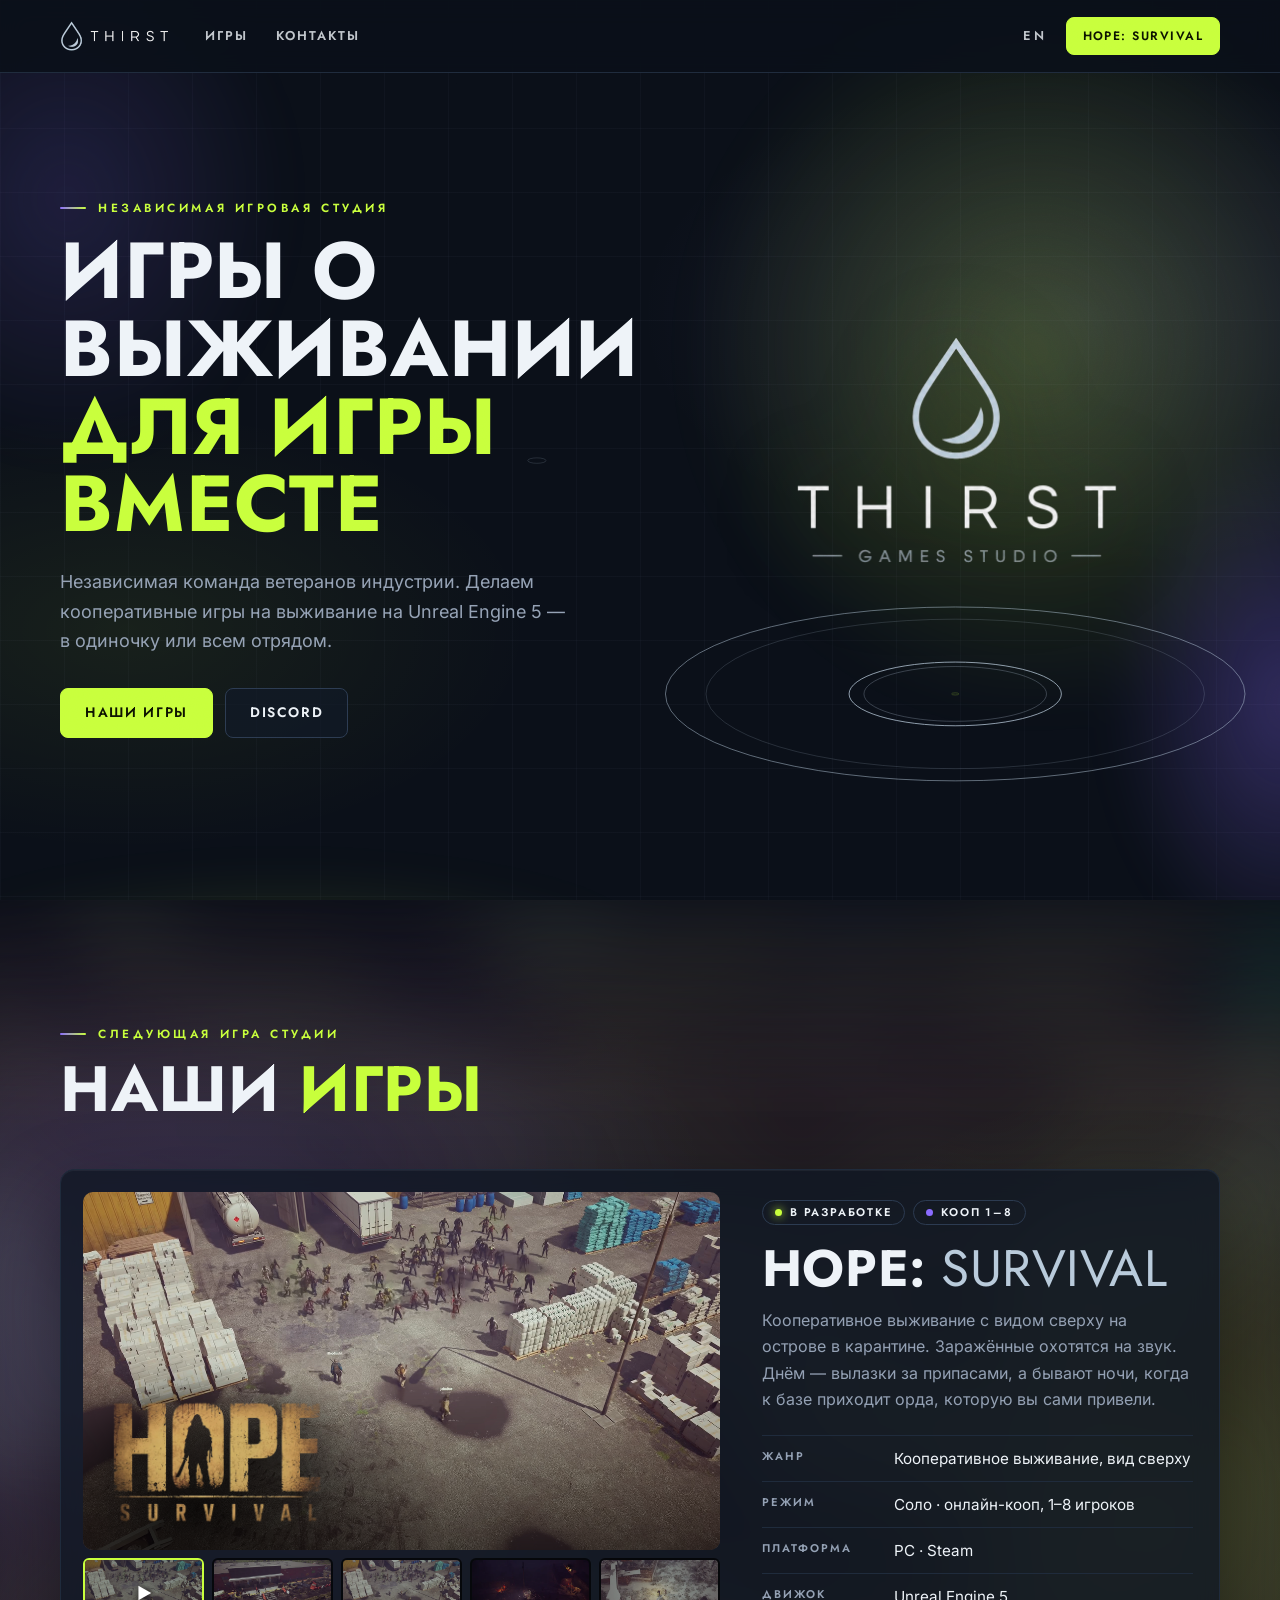
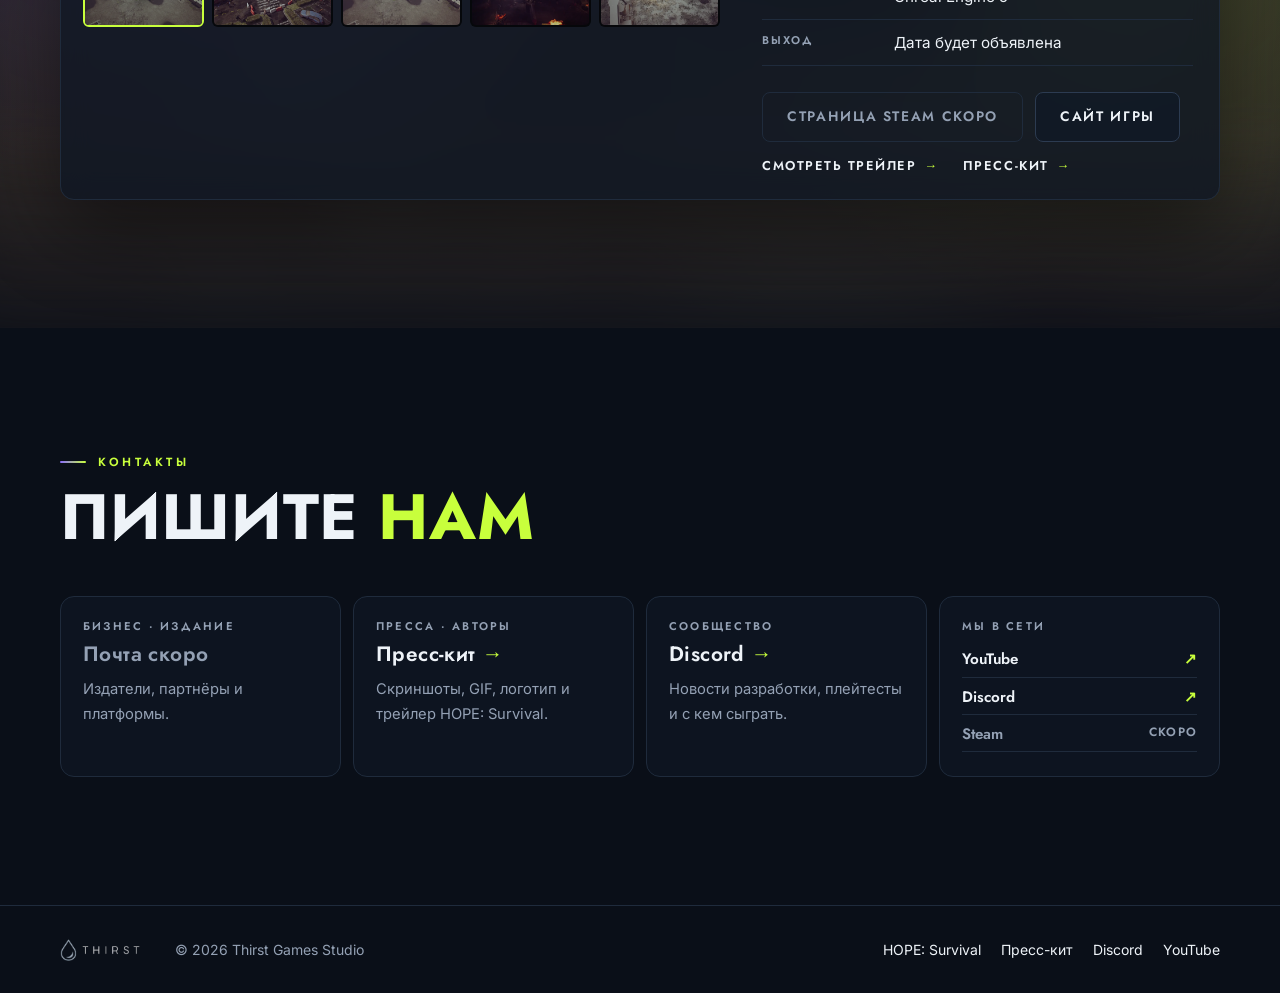
==== commit 640835e3: "Сочнее: зелёная тема по умолчанию, сияние в первом экране, зерно, размытый кадр игры за карточкой, п" ====
--- a/ru/index.html
+++ b/ru/index.html
@@ -5,7 +5,7 @@
   <meta name="viewport" content="width=device-width, initial-scale=1">
   <title>Thirst Games Studio — кооперативные игры на выживание на Unreal Engine 5</title>
   <meta name="description" content="Thirst Games Studio — независимая команда ветеранов индустрии. Делаем кооперативные игры на выживание на Unreal Engine 5. Сейчас в разработке — HOPE: Survival.">
-  <meta name="theme-color" content="#0a0c0e">
+  <meta name="theme-color" content="#0a0f18">
 
   <link rel="canonical" href="https://thirst.games/ru/">
   <link rel="alternate" hreflang="en" href="https://thirst.games/">
@@ -28,7 +28,7 @@
   <link rel="apple-touch-icon" href="../assets/img/apple-touch-icon.png">
 
   <link rel="preload" href="../assets/fonts/jost-cyrillic.woff2" as="font" type="font/woff2" crossorigin>
-  <link rel="stylesheet" href="../assets/css/style.css?v=20261025181601">
+  <link rel="stylesheet" href="../assets/css/style.css?v=20261025182339">
 
   <script type="application/ld+json">
   {
@@ -43,8 +43,8 @@
   </script>
   <script>
     document.documentElement.classList.add("js");
-    // Colour themes for comparison: ?theme=acid | sunset | neon (default: sea).
-    try { const theme = new URLSearchParams(location.search).get("theme"); if (theme) document.documentElement.dataset.theme = theme; } catch { /* old browser */ }
+    // Colour themes for comparison: ?theme=<name> (default: acid); ?pick shows a switcher.
+    try { const theme = new URLSearchParams(location.search).get("theme"); if (theme && theme !== "acid") document.documentElement.dataset.theme = theme; } catch { /* old browser */ }
   </script>
 </head>
 <body>
@@ -179,6 +179,6 @@
     </div>
   </footer>
 
-  <script src="../assets/js/site.js?v=20261025181601"></script>
+  <script src="../assets/js/site.js?v=20261025182339"></script>
 </body>
 </html>
--- a/assets/css/style.css
+++ b/assets/css/style.css
@@ -39,55 +39,74 @@
 
 :root {
   --bg: #0a0f18;
-  --card: rgba(17, 25, 39, 0.82);
+  --card: rgba(15, 22, 35, 0.78);
   --line: #1f2b3c;
   --line-bright: #2c3b51;
   --fg: #eef3f8;
-  --muted: #8f9cb0;
+  --muted: #94a1b4;
   --ice: #b9cbdb;
-  /* Accent colours. The default theme is "sea"; others are picked with ?theme=<name> (see the
-     [data-theme] blocks below and the inline script in <head>). --ring-* are "r, g, b" triples the
-     hero water uses for its rings. */
-  --accent: #6fe0f0;
-  --accent-hover: #a6eef7;
-  --on-accent: #061218;
-  --accent-2: #9b98ff;
-  --glow-1: rgba(108, 96, 230, 0.10);
-  --glow-2: rgba(24, 140, 160, 0.10);
-  --ring-1: 116, 214, 232;
-  --ring-2: 200, 216, 230;
-  --ring-3: 155, 152, 255;
   --radius: 14px;
   --wrap: 1240px;
   --font-head: "Jost", "Century Gothic", "Futura", sans-serif;
   --font-body: "Inter", system-ui, -apple-system, "Segoe UI", sans-serif;
 }
 
-/* Acid: lime with violet — loud indie energy. */
+/* Accent colours. The default is acid; the rest are picked with ?theme=<name> or the swatches that
+   ?pick shows (inline script in <head>, assets/js/site.js). --rgb-1 / --rgb-2 are the two accents as
+   "r, g, b" so glows can set their own alpha; --ring-* colour the hero water. */
+/* Acid (default): lime with violet — loud indie energy. */
+:root,
 [data-theme="acid"] {
   --accent: #c8ff3c;
   --accent-hover: #dcff7f;
   --on-accent: #0d1400;
   --accent-2: #8b6cff;
-  --glow-1: rgba(139, 108, 255, 0.16);
-  --glow-2: rgba(200, 255, 60, 0.07);
+  --rgb-1: 200, 255, 60;
+  --rgb-2: 139, 108, 255;
   --ring-1: 200, 255, 60;
   --ring-2: 185, 203, 219;
   --ring-3: 139, 108, 255;
 }
 
-/* Sunset: hot coral over amber — warm light on cold water, against the ice-blue logo. */
+/* Toxic: lime with hot orange. */
+[data-theme="toxic"] {
+  --accent: #b8ff2e;
+  --accent-hover: #d2ff7a;
+  --on-accent: #0d1400;
+  --accent-2: #ff7a1a;
+  --rgb-1: 184, 255, 46;
+  --rgb-2: 255, 122, 26;
+  --ring-1: 184, 255, 46;
+  --ring-2: 185, 203, 219;
+  --ring-3: 255, 122, 26;
+}
+
+/* Ultra: electric violet first, lime as the spark. */
+[data-theme="ultra"] {
+  --bg: #0c0a1a;
+  --accent: #9a7bff;
+  --accent-hover: #b7a2ff;
+  --on-accent: #0b0620;
+  --accent-2: #c8ff3c;
+  --rgb-1: 154, 123, 255;
+  --rgb-2: 200, 255, 60;
+  --ring-1: 154, 123, 255;
+  --ring-2: 185, 203, 219;
+  --ring-3: 200, 255, 60;
+}
+
+/* Sunset: hot coral over amber — warm light on cold water. */
 [data-theme="sunset"] {
   --bg: #0d0b17;
   --accent: #ff5c8a;
   --accent-hover: #ff8bab;
   --on-accent: #1d0611;
   --accent-2: #ffb648;
-  --glow-1: rgba(255, 92, 138, 0.14);
-  --glow-2: rgba(255, 182, 72, 0.08);
+  --rgb-1: 255, 92, 138;
+  --rgb-2: 255, 182, 72;
   --ring-1: 255, 92, 138;
-  --ring-2: 255, 182, 72;
-  --ring-3: 185, 203, 219;
+  --ring-2: 185, 203, 219;
+  --ring-3: 255, 182, 72;
 }
 
 /* Neon: magenta and electric blue — synthwave night. */
@@ -97,11 +116,38 @@
   --accent-hover: #ee94ff;
   --on-accent: #180520;
   --accent-2: #4f8dff;
-  --glow-1: rgba(228, 91, 255, 0.14);
-  --glow-2: rgba(79, 141, 255, 0.12);
+  --rgb-1: 228, 91, 255;
+  --rgb-2: 79, 141, 255;
   --ring-1: 228, 91, 255;
-  --ring-2: 79, 141, 255;
-  --ring-3: 185, 203, 219;
+  --ring-2: 185, 203, 219;
+  --ring-3: 79, 141, 255;
+}
+
+/* Crimson: blood red with gold. */
+[data-theme="crimson"] {
+  --bg: #100a0d;
+  --accent: #ff3b4f;
+  --accent-hover: #ff7482;
+  --on-accent: #1c0306;
+  --accent-2: #ffc247;
+  --rgb-1: 255, 59, 79;
+  --rgb-2: 255, 194, 71;
+  --ring-1: 255, 59, 79;
+  --ring-2: 185, 203, 219;
+  --ring-3: 255, 194, 71;
+}
+
+/* Sea: the first palette — teal and cold violet. */
+[data-theme="sea"] {
+  --accent: #6fe0f0;
+  --accent-hover: #a6eef7;
+  --on-accent: #061218;
+  --accent-2: #9b98ff;
+  --rgb-1: 111, 224, 240;
+  --rgb-2: 155, 152, 255;
+  --ring-1: 111, 224, 240;
+  --ring-2: 185, 203, 219;
+  --ring-3: 155, 152, 255;
 }
 
 * { box-sizing: border-box; }
@@ -109,12 +155,12 @@
 html { scroll-behavior: smooth; }
 @media (prefers-reduced-motion: reduce) { html { scroll-behavior: auto; } }
 
-/* A faint grid over deep navy, with patches of sea light. */
+/* A faint grid over the dark base, with patches of accent light. */
 body {
   margin: 0;
   background:
-    radial-gradient(ellipse 50% 40% at 85% 35%, var(--glow-1), transparent 70%),
-    radial-gradient(ellipse 45% 35% at 10% 70%, var(--glow-2), transparent 70%),
+    radial-gradient(ellipse 50% 40% at 85% 35%, rgba(var(--rgb-2), 0.12), transparent 70%),
+    radial-gradient(ellipse 45% 35% at 10% 70%, rgba(var(--rgb-1), 0.07), transparent 70%),
     linear-gradient(rgba(150, 180, 220, 0.035) 1px, transparent 1px) 0 0 / 64px 64px,
     linear-gradient(90deg, rgba(150, 180, 220, 0.035) 1px, transparent 1px) 0 0 / 64px 64px,
     var(--bg);
@@ -122,6 +168,18 @@
   color: var(--fg);
   font: 400 1rem/1.65 var(--font-body);
   -webkit-font-smoothing: antialiased;
+}
+
+/* Film grain over everything: kills the flat, empty look of large dark areas. */
+body::after {
+  content: "";
+  position: fixed;
+  inset: 0;
+  z-index: 50;
+  pointer-events: none;
+  background-image: url("data:image/svg+xml;utf8,<svg xmlns='http://www.w3.org/2000/svg' width='180' height='180'><filter id='n'><feTurbulence type='fractalNoise' baseFrequency='0.85' numOctaves='2' stitchTiles='stitch'/><feColorMatrix values='0 0 0 0 1  0 0 0 0 1  0 0 0 0 1  0 0 0 0.55 0'/></filter><rect width='100%' height='100%' filter='url(%23n)'/></svg>");
+  opacity: 0.07;
+  mix-blend-mode: overlay;
 }
 
 img, video { display: block; max-width: 100%; height: auto; }
@@ -296,6 +354,26 @@
   overflow: hidden;
 }
 
+.hero::before {
+  content: "";
+  position: absolute;
+  inset: -20%;
+  background:
+    radial-gradient(closest-side at 72% 42%, rgba(var(--rgb-1), 0.22), transparent 70%),
+    radial-gradient(closest-side at 86% 70%, rgba(var(--rgb-2), 0.30), transparent 70%),
+    radial-gradient(closest-side at 18% 30%, rgba(var(--rgb-2), 0.16), transparent 70%),
+    radial-gradient(closest-side at 30% 90%, rgba(var(--rgb-1), 0.12), transparent 70%);
+  filter: blur(20px);
+  animation: aurora 26s ease-in-out infinite alternate;
+}
+
+@keyframes aurora {
+  from { transform: translate3d(-3%, -2%, 0) scale(1); }
+  to { transform: translate3d(3%, 3%, 0) scale(1.08); }
+}
+
+@media (prefers-reduced-motion: reduce) { .hero::before { animation: none; } }
+
 .water {
   position: absolute;
   inset: 0;
@@ -328,12 +406,40 @@
   justify-self: center;
   width: clamp(240px, 28vw, 420px);
   margin-top: -40px;
-  filter: drop-shadow(0 10px 50px rgba(0, 0, 0, 0.7));
+  filter: drop-shadow(0 0 40px rgba(var(--rgb-1), 0.28)) drop-shadow(0 10px 40px rgba(0, 0, 0, 0.6));
 }
 
 @media (max-width: 860px) {
   .hero-grid { grid-template-columns: minmax(0, 1fr); }
   .hero-mark { display: none; }
+}
+
+/* Games section: a blurred, saturated frame of the game sits behind the card, so the section takes
+   on the game's colours; it fades out at the top and bottom into the page. */
+#games { isolation: isolate; overflow: hidden; }
+
+#games::before,
+#games::after {
+  content: "";
+  position: absolute;
+  inset: 0;
+  z-index: -1;
+  -webkit-mask-image: linear-gradient(transparent, #000 22%, #000 78%, transparent);
+  mask-image: linear-gradient(transparent, #000 22%, #000 78%, transparent);
+}
+
+#games::before {
+  inset: -60px;
+  background: url("../img/hope/06-horde.webp") center / cover;
+  filter: blur(42px) saturate(1.6) brightness(0.55);
+  opacity: 0.75;
+}
+
+#games::after {
+  background:
+    radial-gradient(ellipse 60% 70% at 15% 40%, rgba(var(--rgb-2), 0.22), transparent 70%),
+    radial-gradient(ellipse 50% 60% at 90% 60%, rgba(var(--rgb-1), 0.14), transparent 70%),
+    linear-gradient(rgba(10, 12, 20, 0.35), rgba(10, 12, 20, 0.35));
 }
 
 /* Game card: big media with a strip of shots on the left, the facts on the right. */
@@ -346,7 +452,9 @@
   border: 1px solid var(--line);
   border-radius: var(--radius);
   background: var(--card);
-  box-shadow: 0 30px 80px rgba(0, 0, 0, 0.45);
+  -webkit-backdrop-filter: blur(14px);
+  backdrop-filter: blur(14px);
+  box-shadow: 0 30px 80px rgba(0, 0, 0, 0.45), inset 0 1px 0 rgba(255, 255, 255, 0.05);
 }
 
 @media (max-width: 920px) { .game-card { grid-template-columns: minmax(0, 1fr); } }
@@ -364,8 +472,19 @@
 
 .game-view [hidden] { display: none; }
 
+.game-view::after {
+  content: "";
+  position: absolute;
+  inset: 0;
+  background:
+    radial-gradient(ellipse 55% 60% at 18% 88%, rgba(0, 0, 0, 0.78), transparent 70%),
+    linear-gradient(to top, rgba(0, 0, 0, 0.55), transparent 45%);
+  pointer-events: none;
+}
+
 .game-logo-over {
   position: absolute;
+  z-index: 1;
   left: 4%;
   bottom: 6%;
   width: 34%;
@@ -557,3 +676,38 @@
 .site-footer nav a { color: var(--fg); text-decoration: none; }
 .site-footer nav a:hover { color: var(--accent); }
 .site-footer a.is-pending { color: var(--muted); }
+
+/* Temporary palette picker (?pick), see assets/js/site.js. The swatch buttons carry data-theme, so
+   each one is drawn in its own theme's accent. */
+.theme-pick {
+  position: fixed;
+  left: 50%;
+  bottom: 16px;
+  z-index: 60;
+  display: flex;
+  flex-wrap: wrap;
+  justify-content: center;
+  gap: 6px;
+  max-width: calc(100vw - 32px);
+  padding: 8px;
+  border: 1px solid var(--line-bright);
+  border-radius: 12px;
+  background: rgba(8, 10, 16, 0.9);
+  transform: translateX(-50%);
+  -webkit-backdrop-filter: blur(10px);
+  backdrop-filter: blur(10px);
+}
+
+.theme-pick button {
+  padding: 8px 12px;
+  border: 1px solid transparent;
+  border-radius: 8px;
+  background: var(--accent);
+  color: var(--on-accent);
+  font: 600 0.72rem/1 var(--font-head);
+  letter-spacing: 0.12em;
+  text-transform: uppercase;
+  cursor: pointer;
+}
+
+.theme-pick button[aria-pressed="true"] { border-color: #fff; box-shadow: 0 0 0 2px rgba(255, 255, 255, 0.35); }
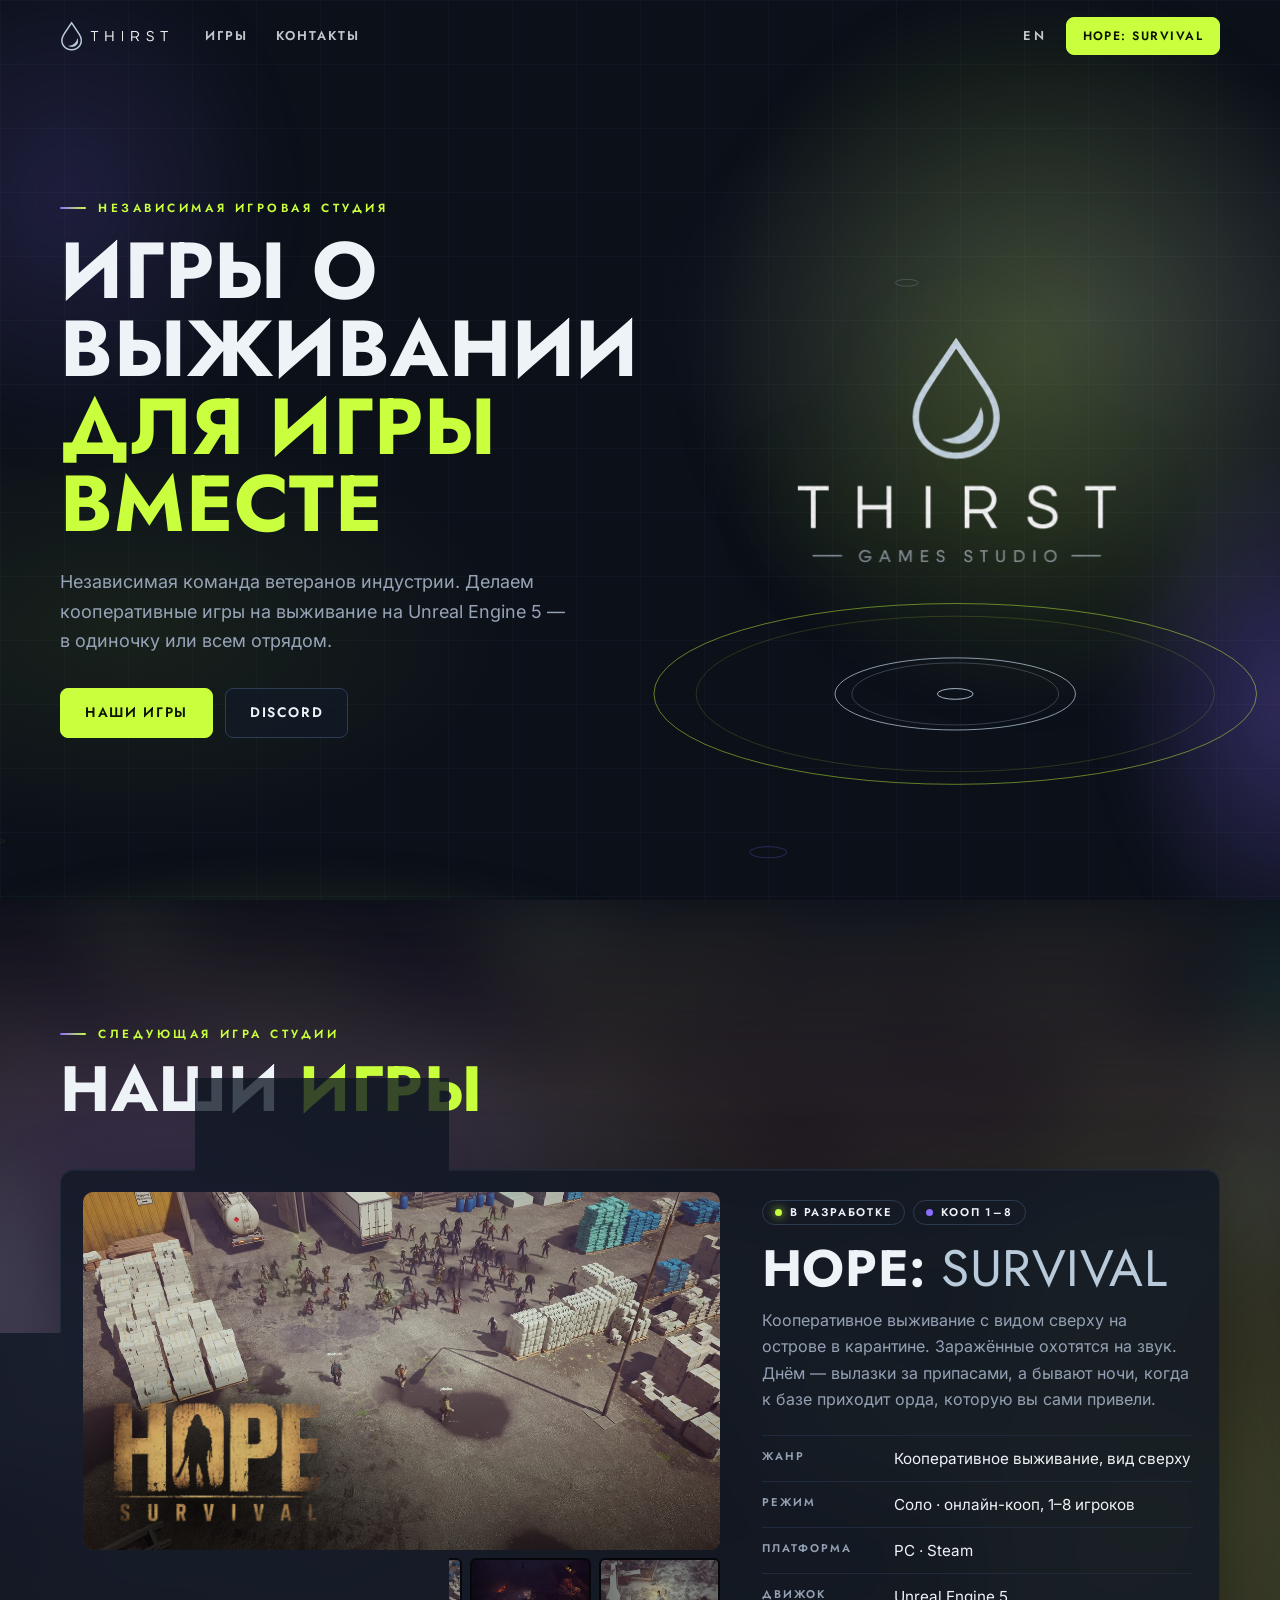
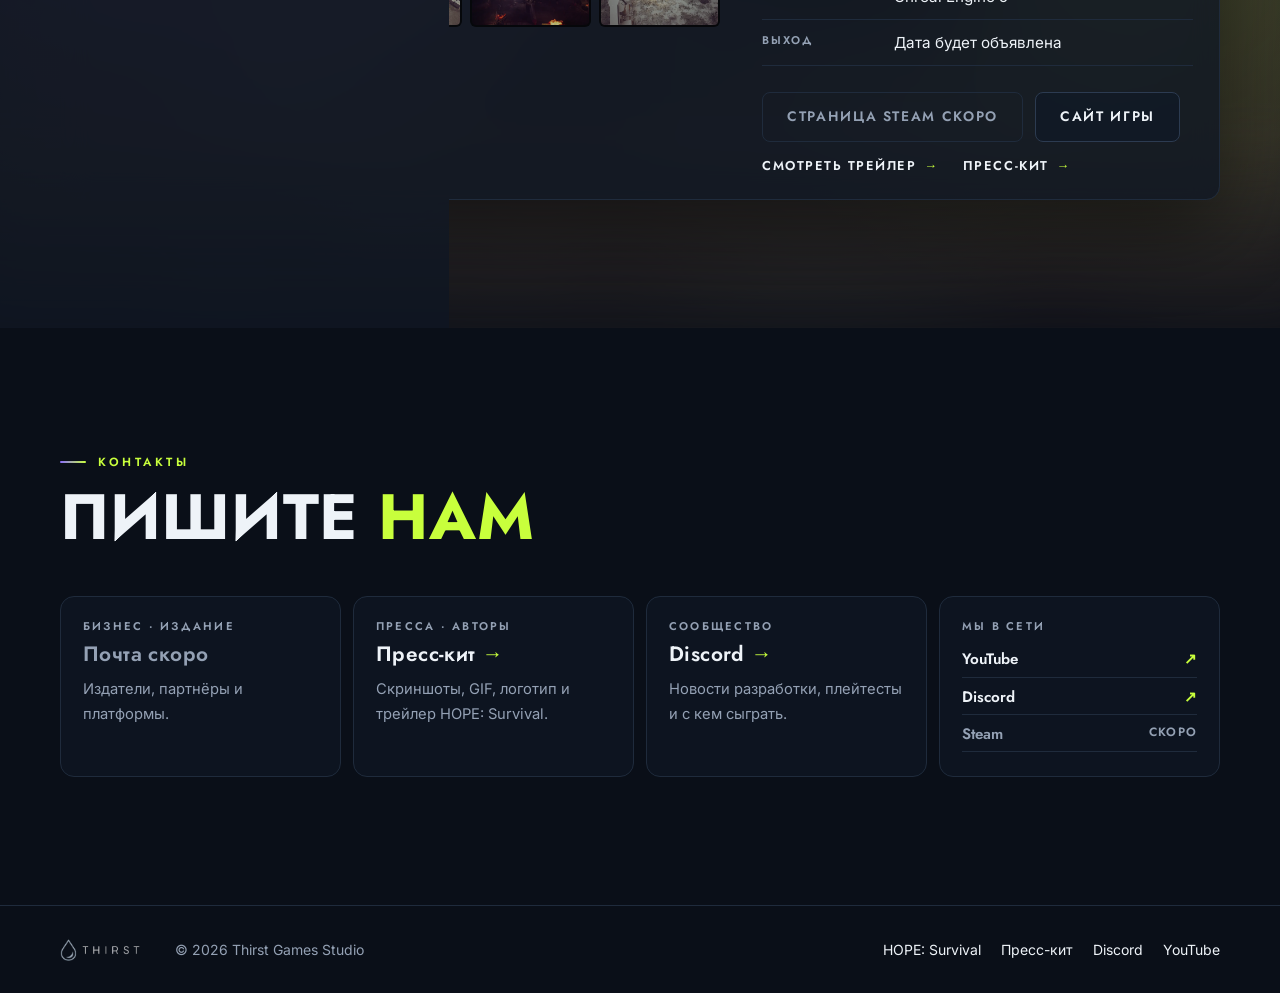
==== commit 8403d15c: "Палитра — acid (лайм + фиолетовый); остальные темы и переключатель убраны Co-Authored-By: Claude Opu" ====
--- a/ru/index.html
+++ b/ru/index.html
@@ -28,7 +28,7 @@
   <link rel="apple-touch-icon" href="../assets/img/apple-touch-icon.png">
 
   <link rel="preload" href="../assets/fonts/jost-cyrillic.woff2" as="font" type="font/woff2" crossorigin>
-  <link rel="stylesheet" href="../assets/css/style.css?v=20261025182339">
+  <link rel="stylesheet" href="../assets/css/style.css?v=20261025185348">
 
   <script type="application/ld+json">
   {
@@ -41,11 +41,7 @@
     "sameAs": ["https://discord.gg/fuRWEf5U7d"]
   }
   </script>
-  <script>
-    document.documentElement.classList.add("js");
-    // Colour themes for comparison: ?theme=<name> (default: acid); ?pick shows a switcher.
-    try { const theme = new URLSearchParams(location.search).get("theme"); if (theme && theme !== "acid") document.documentElement.dataset.theme = theme; } catch { /* old browser */ }
-  </script>
+  <script>document.documentElement.classList.add("js");</script>
 </head>
 <body>
   <a class="skip-link" href="#main">К содержимому</a>
@@ -179,6 +175,6 @@
     </div>
   </footer>
 
-  <script src="../assets/js/site.js?v=20261025182339"></script>
+  <script src="../assets/js/site.js?v=20261025185348"></script>
 </body>
 </html>
--- a/assets/css/style.css
+++ b/assets/css/style.css
@@ -51,12 +51,9 @@
   --font-body: "Inter", system-ui, -apple-system, "Segoe UI", sans-serif;
 }
 
-/* Accent colours. The default is acid; the rest are picked with ?theme=<name> or the swatches that
-   ?pick shows (inline script in <head>, assets/js/site.js). --rgb-1 / --rgb-2 are the two accents as
-   "r, g, b" so glows can set their own alpha; --ring-* colour the hero water. */
-/* Acid (default): lime with violet — loud indie energy. */
-:root,
-[data-theme="acid"] {
+/* Accents: lime with violet. --rgb-1 / --rgb-2 are the two accents as "r, g, b" so glows can set
+   their own alpha; --ring-* colour the hero water. */
+:root {
   --accent: #c8ff3c;
   --accent-hover: #dcff7f;
   --on-accent: #0d1400;
@@ -66,88 +63,6 @@
   --ring-1: 200, 255, 60;
   --ring-2: 185, 203, 219;
   --ring-3: 139, 108, 255;
-}
-
-/* Toxic: lime with hot orange. */
-[data-theme="toxic"] {
-  --accent: #b8ff2e;
-  --accent-hover: #d2ff7a;
-  --on-accent: #0d1400;
-  --accent-2: #ff7a1a;
-  --rgb-1: 184, 255, 46;
-  --rgb-2: 255, 122, 26;
-  --ring-1: 184, 255, 46;
-  --ring-2: 185, 203, 219;
-  --ring-3: 255, 122, 26;
-}
-
-/* Ultra: electric violet first, lime as the spark. */
-[data-theme="ultra"] {
-  --bg: #0c0a1a;
-  --accent: #9a7bff;
-  --accent-hover: #b7a2ff;
-  --on-accent: #0b0620;
-  --accent-2: #c8ff3c;
-  --rgb-1: 154, 123, 255;
-  --rgb-2: 200, 255, 60;
-  --ring-1: 154, 123, 255;
-  --ring-2: 185, 203, 219;
-  --ring-3: 200, 255, 60;
-}
-
-/* Sunset: hot coral over amber — warm light on cold water. */
-[data-theme="sunset"] {
-  --bg: #0d0b17;
-  --accent: #ff5c8a;
-  --accent-hover: #ff8bab;
-  --on-accent: #1d0611;
-  --accent-2: #ffb648;
-  --rgb-1: 255, 92, 138;
-  --rgb-2: 255, 182, 72;
-  --ring-1: 255, 92, 138;
-  --ring-2: 185, 203, 219;
-  --ring-3: 255, 182, 72;
-}
-
-/* Neon: magenta and electric blue — synthwave night. */
-[data-theme="neon"] {
-  --bg: #0c0a18;
-  --accent: #e45bff;
-  --accent-hover: #ee94ff;
-  --on-accent: #180520;
-  --accent-2: #4f8dff;
-  --rgb-1: 228, 91, 255;
-  --rgb-2: 79, 141, 255;
-  --ring-1: 228, 91, 255;
-  --ring-2: 185, 203, 219;
-  --ring-3: 79, 141, 255;
-}
-
-/* Crimson: blood red with gold. */
-[data-theme="crimson"] {
-  --bg: #100a0d;
-  --accent: #ff3b4f;
-  --accent-hover: #ff7482;
-  --on-accent: #1c0306;
-  --accent-2: #ffc247;
-  --rgb-1: 255, 59, 79;
-  --rgb-2: 255, 194, 71;
-  --ring-1: 255, 59, 79;
-  --ring-2: 185, 203, 219;
-  --ring-3: 255, 194, 71;
-}
-
-/* Sea: the first palette — teal and cold violet. */
-[data-theme="sea"] {
-  --accent: #6fe0f0;
-  --accent-hover: #a6eef7;
-  --on-accent: #061218;
-  --accent-2: #9b98ff;
-  --rgb-1: 111, 224, 240;
-  --rgb-2: 155, 152, 255;
-  --ring-1: 111, 224, 240;
-  --ring-2: 185, 203, 219;
-  --ring-3: 155, 152, 255;
 }
 
 * { box-sizing: border-box; }
@@ -676,38 +591,3 @@
 .site-footer nav a { color: var(--fg); text-decoration: none; }
 .site-footer nav a:hover { color: var(--accent); }
 .site-footer a.is-pending { color: var(--muted); }
-
-/* Temporary palette picker (?pick), see assets/js/site.js. The swatch buttons carry data-theme, so
-   each one is drawn in its own theme's accent. */
-.theme-pick {
-  position: fixed;
-  left: 50%;
-  bottom: 16px;
-  z-index: 60;
-  display: flex;
-  flex-wrap: wrap;
-  justify-content: center;
-  gap: 6px;
-  max-width: calc(100vw - 32px);
-  padding: 8px;
-  border: 1px solid var(--line-bright);
-  border-radius: 12px;
-  background: rgba(8, 10, 16, 0.9);
-  transform: translateX(-50%);
-  -webkit-backdrop-filter: blur(10px);
-  backdrop-filter: blur(10px);
-}
-
-.theme-pick button {
-  padding: 8px 12px;
-  border: 1px solid transparent;
-  border-radius: 8px;
-  background: var(--accent);
-  color: var(--on-accent);
-  font: 600 0.72rem/1 var(--font-head);
-  letter-spacing: 0.12em;
-  text-transform: uppercase;
-  cursor: pointer;
-}
-
-.theme-pick button[aria-pressed="true"] { border-color: #fff; box-shadow: 0 0 0 2px rgba(255, 255, 255, 0.35); }
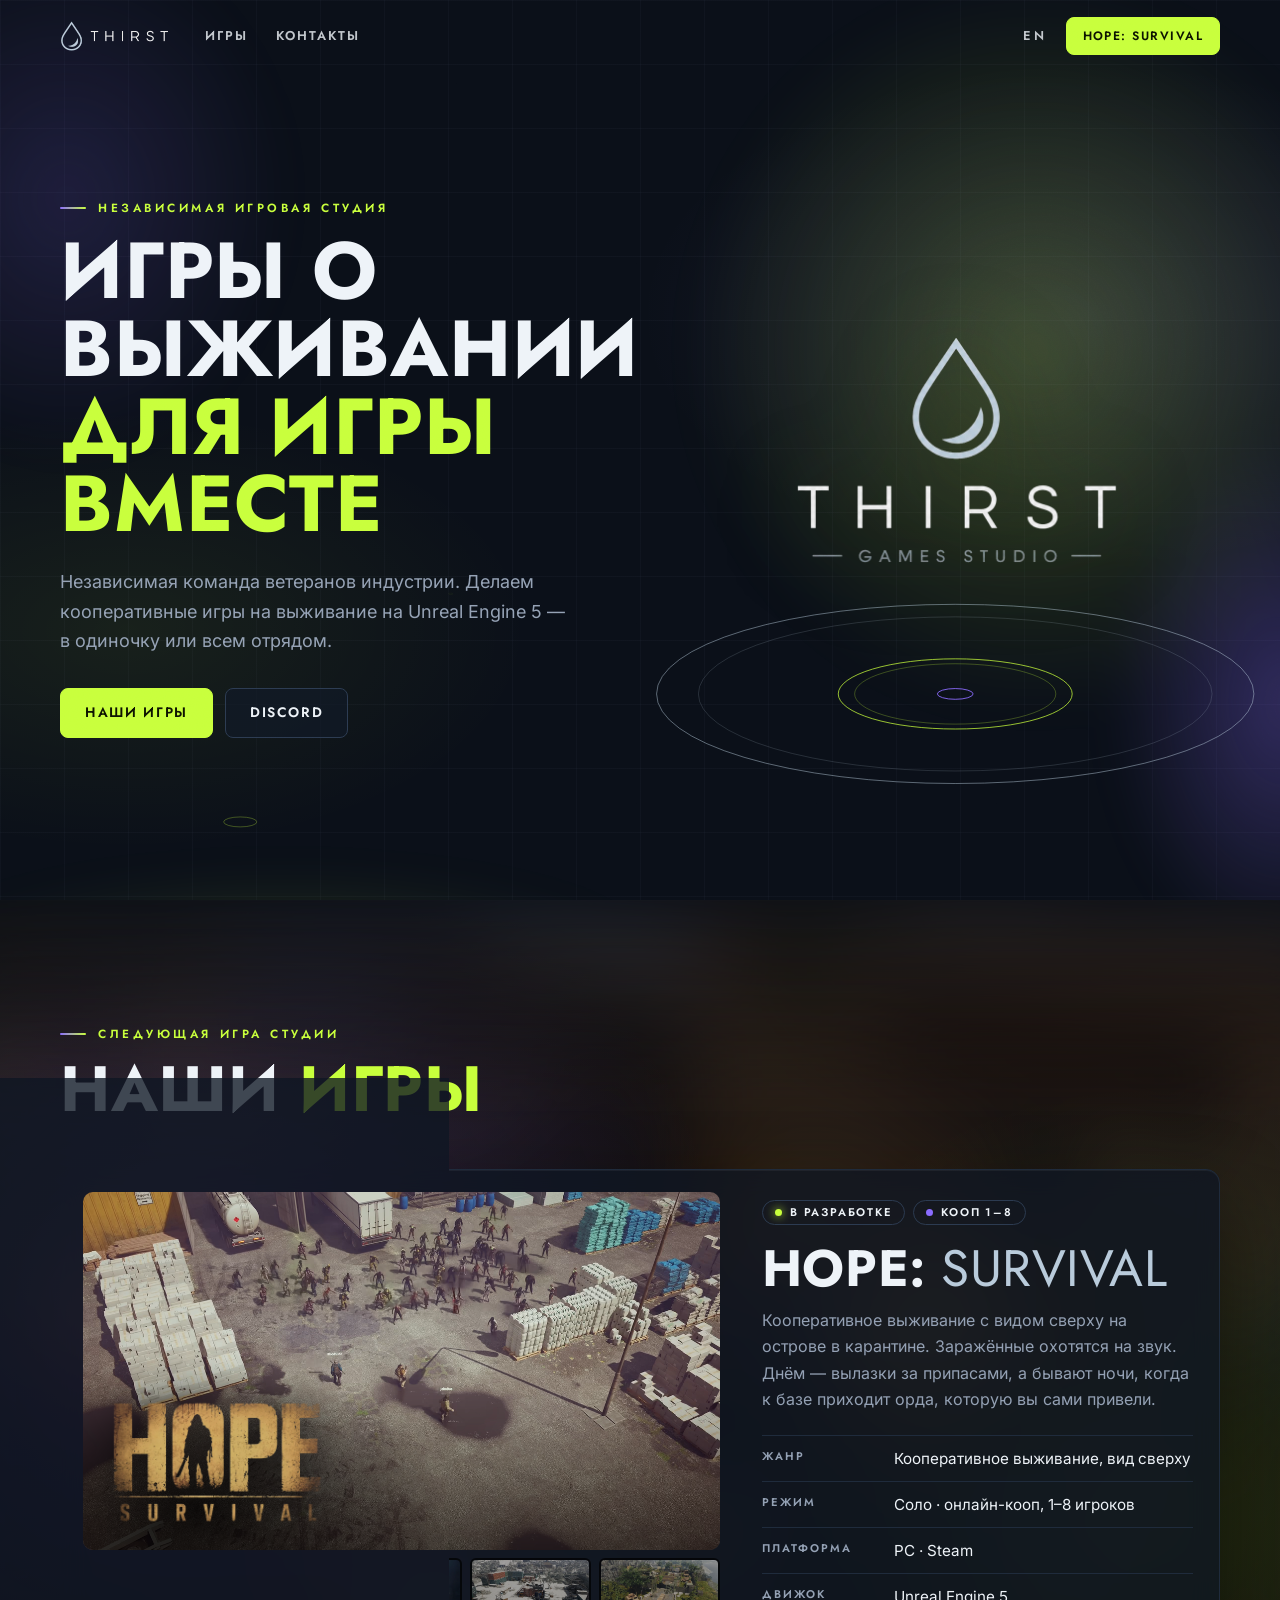
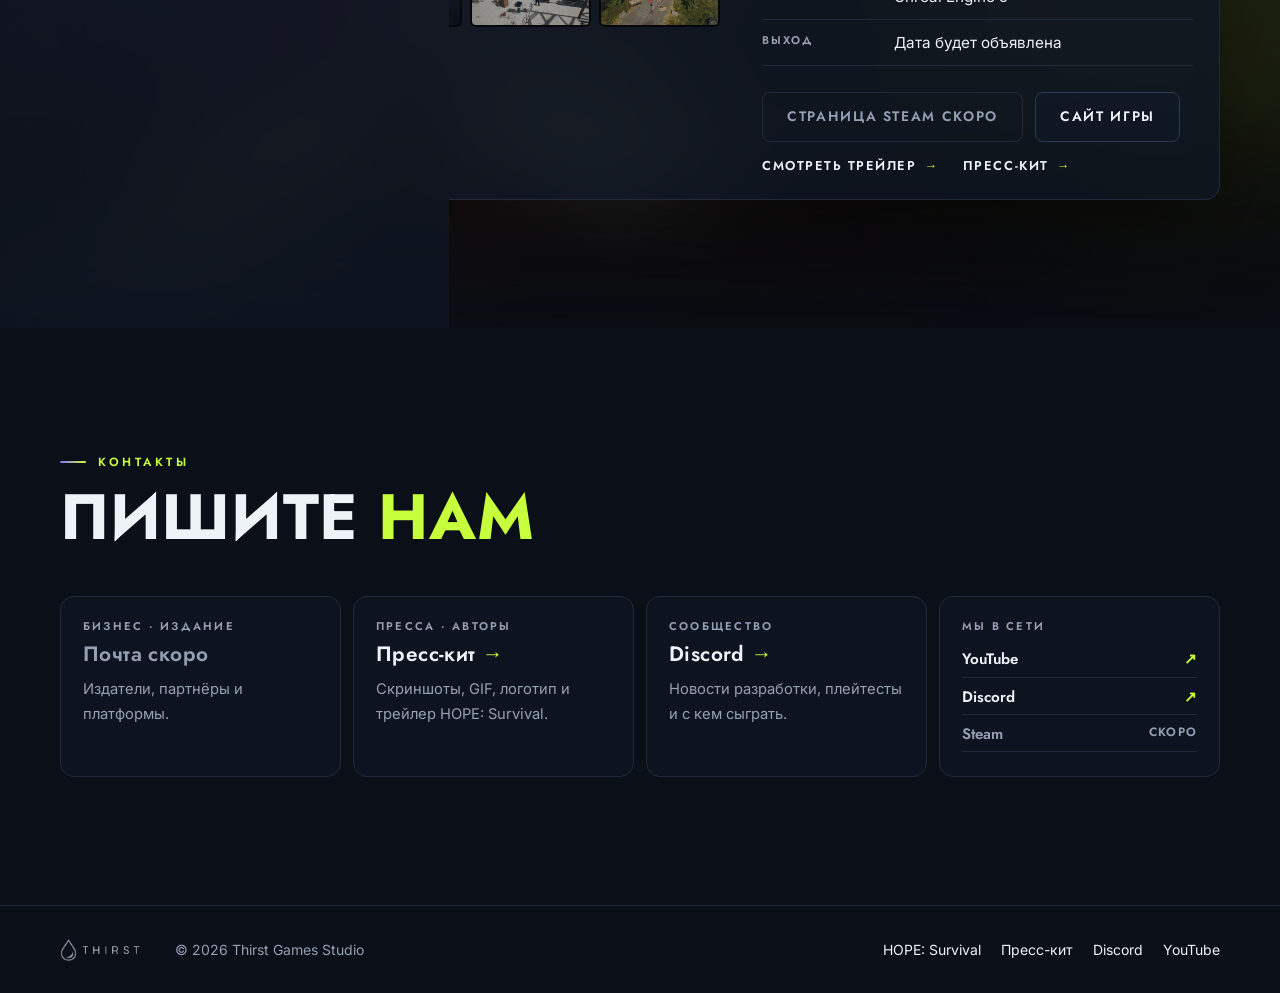
==== commit cd8256e3: "Новые скриншоты HOPE: Survival в карточке игры и фоне секции Co-Authored-By: Claude Opus 5.5 <norepl" ====
--- a/ru/index.html
+++ b/ru/index.html
@@ -28,7 +28,7 @@
   <link rel="apple-touch-icon" href="../assets/img/apple-touch-icon.png">
 
   <link rel="preload" href="../assets/fonts/jost-cyrillic.woff2" as="font" type="font/woff2" crossorigin>
-  <link rel="stylesheet" href="../assets/css/style.css?v=20261025185348">
+  <link rel="stylesheet" href="../assets/css/style.css?v=20261110013827">
 
   <script type="application/ld+json">
   {
@@ -97,10 +97,10 @@
             </div>
             <ul class="thumbs">
               <li><button type="button" data-shot="" aria-pressed="true"><img src="../assets/video/game.webp" width="1920" height="1080" alt="Трейлер" loading="lazy"><span class="play-mark"><svg viewBox="0 0 24 24" aria-hidden="true"><path d="M7 4l14 8-14 8z"/></svg></span></button></li>
-              <li><button type="button" data-shot="../assets/img/hope/01-compound.webp" aria-pressed="false"><img src="../assets/img/hope/01-compound-thumb.webp" width="800" height="450" alt="Заражённые штурмуют укреплённый комплекс" loading="lazy"></button></li>
-              <li><button type="button" data-shot="../assets/img/hope/06-horde.webp" aria-pressed="false"><img src="../assets/img/hope/06-horde-thumb.webp" width="800" height="450" alt="Орда на складском дворе" loading="lazy"></button></li>
-              <li><button type="button" data-shot="../assets/img/hope/03-night-fires.webp" aria-pressed="false"><img src="../assets/img/hope/03-night-fires-thumb.webp" width="800" height="450" alt="Ночная оборона среди пожаров" loading="lazy"></button></li>
-              <li><button type="button" data-shot="../assets/img/hope/08-snow.webp" aria-pressed="false"><img src="../assets/img/hope/08-snow-thumb.webp" width="800" height="450" alt="Бой в снегу" loading="lazy"></button></li>
+              <li><button type="button" data-shot="../assets/img/hope/05-explosion.webp" aria-pressed="false"><img src="../assets/img/hope/05-explosion-thumb.webp" width="800" height="450" alt="Взрыв во дворе, полном заражённых" loading="lazy"></button></li>
+              <li><button type="button" data-shot="../assets/img/hope/09-warehouse-fire.webp" aria-pressed="false"><img src="../assets/img/hope/09-warehouse-fire-thumb.webp" width="800" height="450" alt="Бой на горящем складе" loading="lazy"></button></li>
+              <li><button type="button" data-shot="../assets/img/hope/03-snow-base.webp" aria-pressed="false"><img src="../assets/img/hope/03-snow-base-thumb.webp" width="800" height="450" alt="Выживший на стене заснеженной базы" loading="lazy"></button></li>
+              <li><button type="button" data-shot="../assets/img/hope/10-checkpoint.webp" aria-pressed="false"><img src="../assets/img/hope/10-checkpoint-thumb.webp" width="800" height="450" alt="Укреплённый КПП на горной дороге" loading="lazy"></button></li>
             </ul>
           </div>
           <div class="game-info">
@@ -175,6 +175,6 @@
     </div>
   </footer>
 
-  <script src="../assets/js/site.js?v=20261025185348"></script>
+  <script src="../assets/js/site.js?v=20261110013827"></script>
 </body>
 </html>
--- a/assets/css/style.css
+++ b/assets/css/style.css
@@ -345,7 +345,7 @@
 
 #games::before {
   inset: -60px;
-  background: url("../img/hope/06-horde.webp") center / cover;
+  background: url("../img/hope/05-explosion.webp") center / cover;
   filter: blur(42px) saturate(1.6) brightness(0.55);
   opacity: 0.75;
 }
